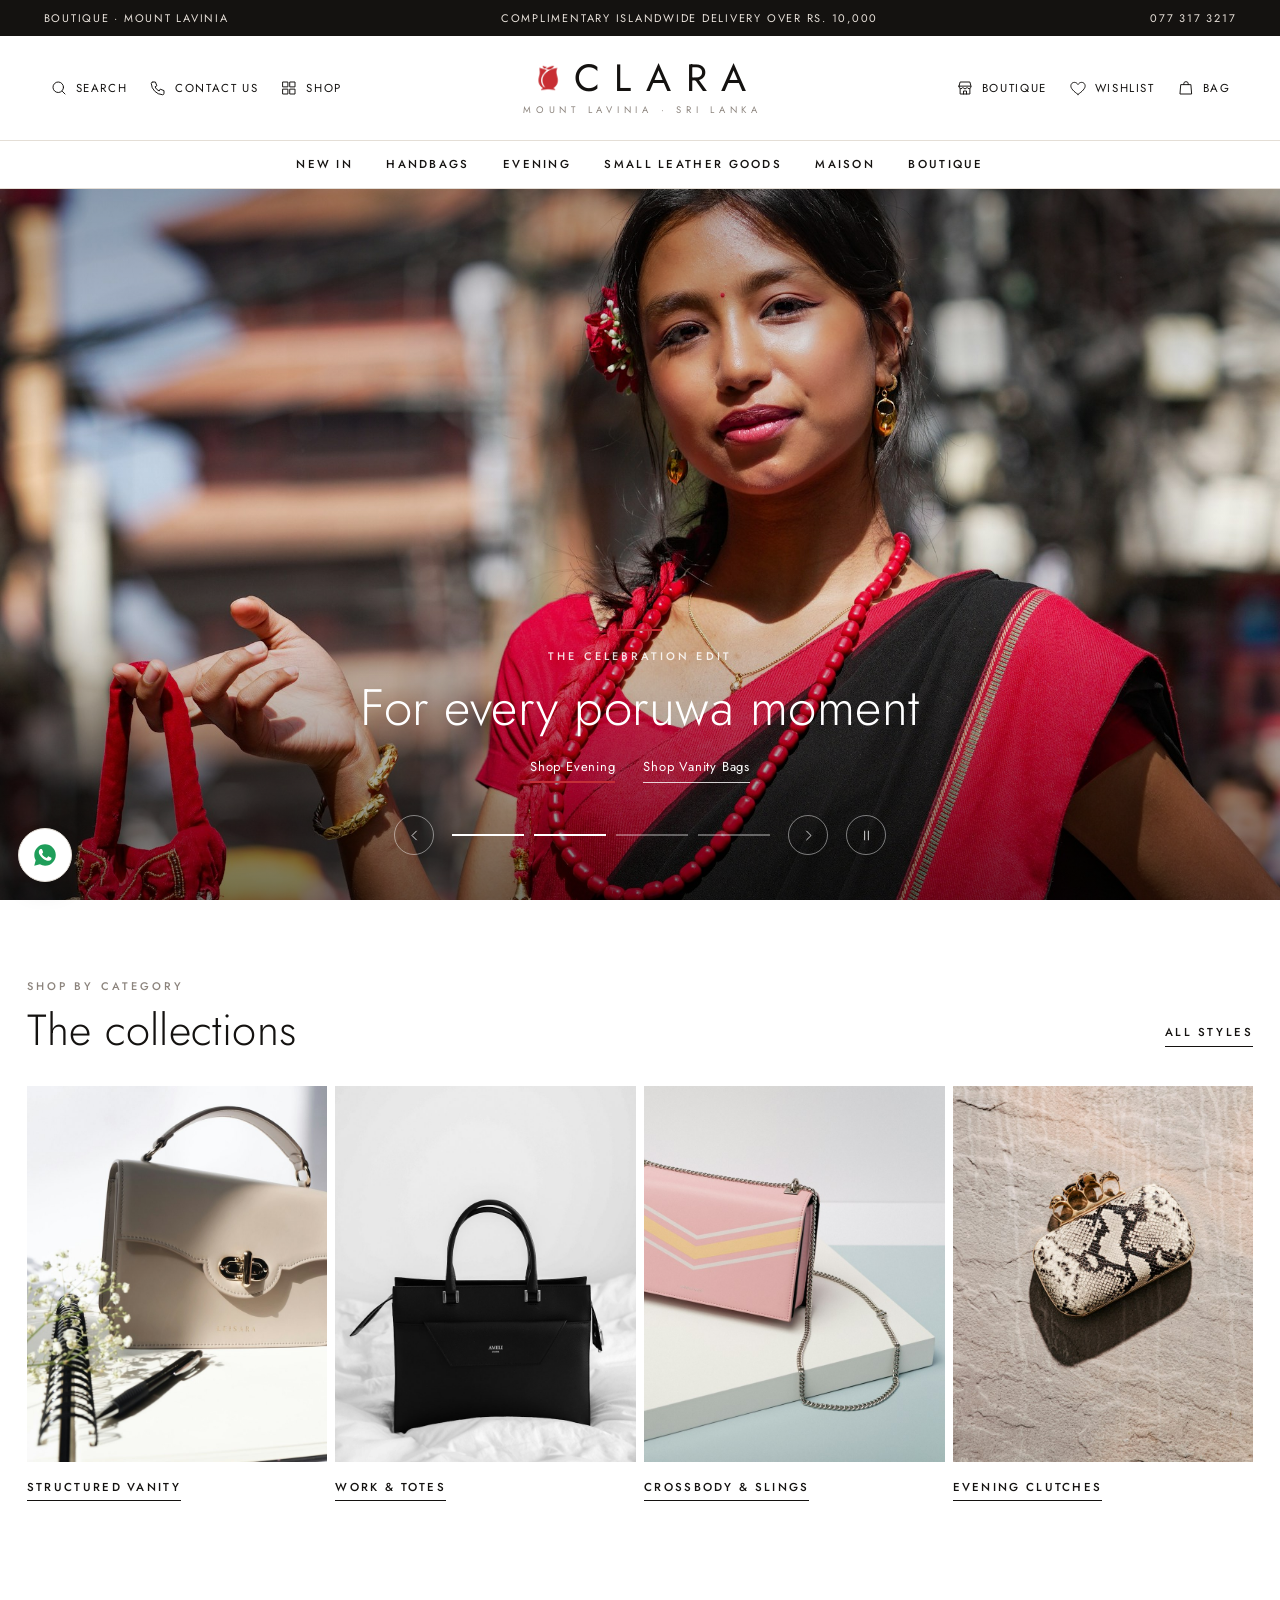
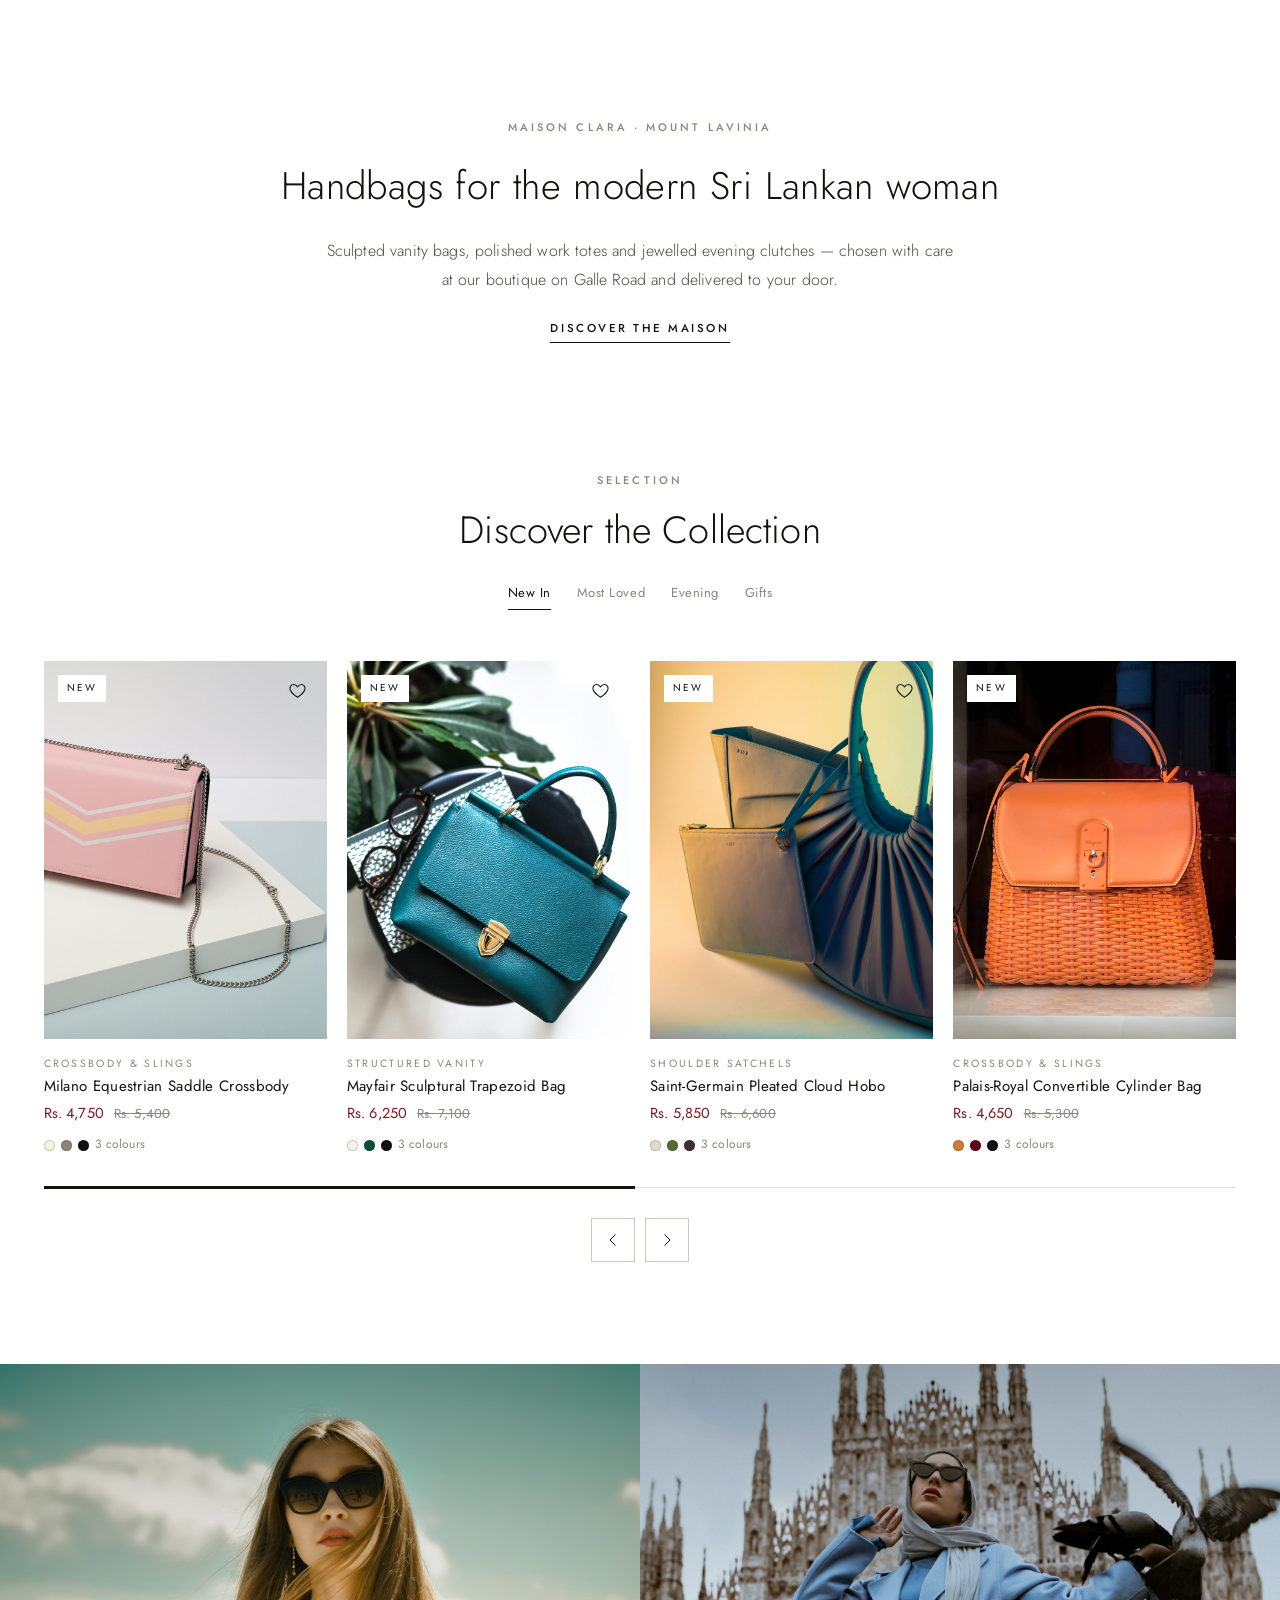
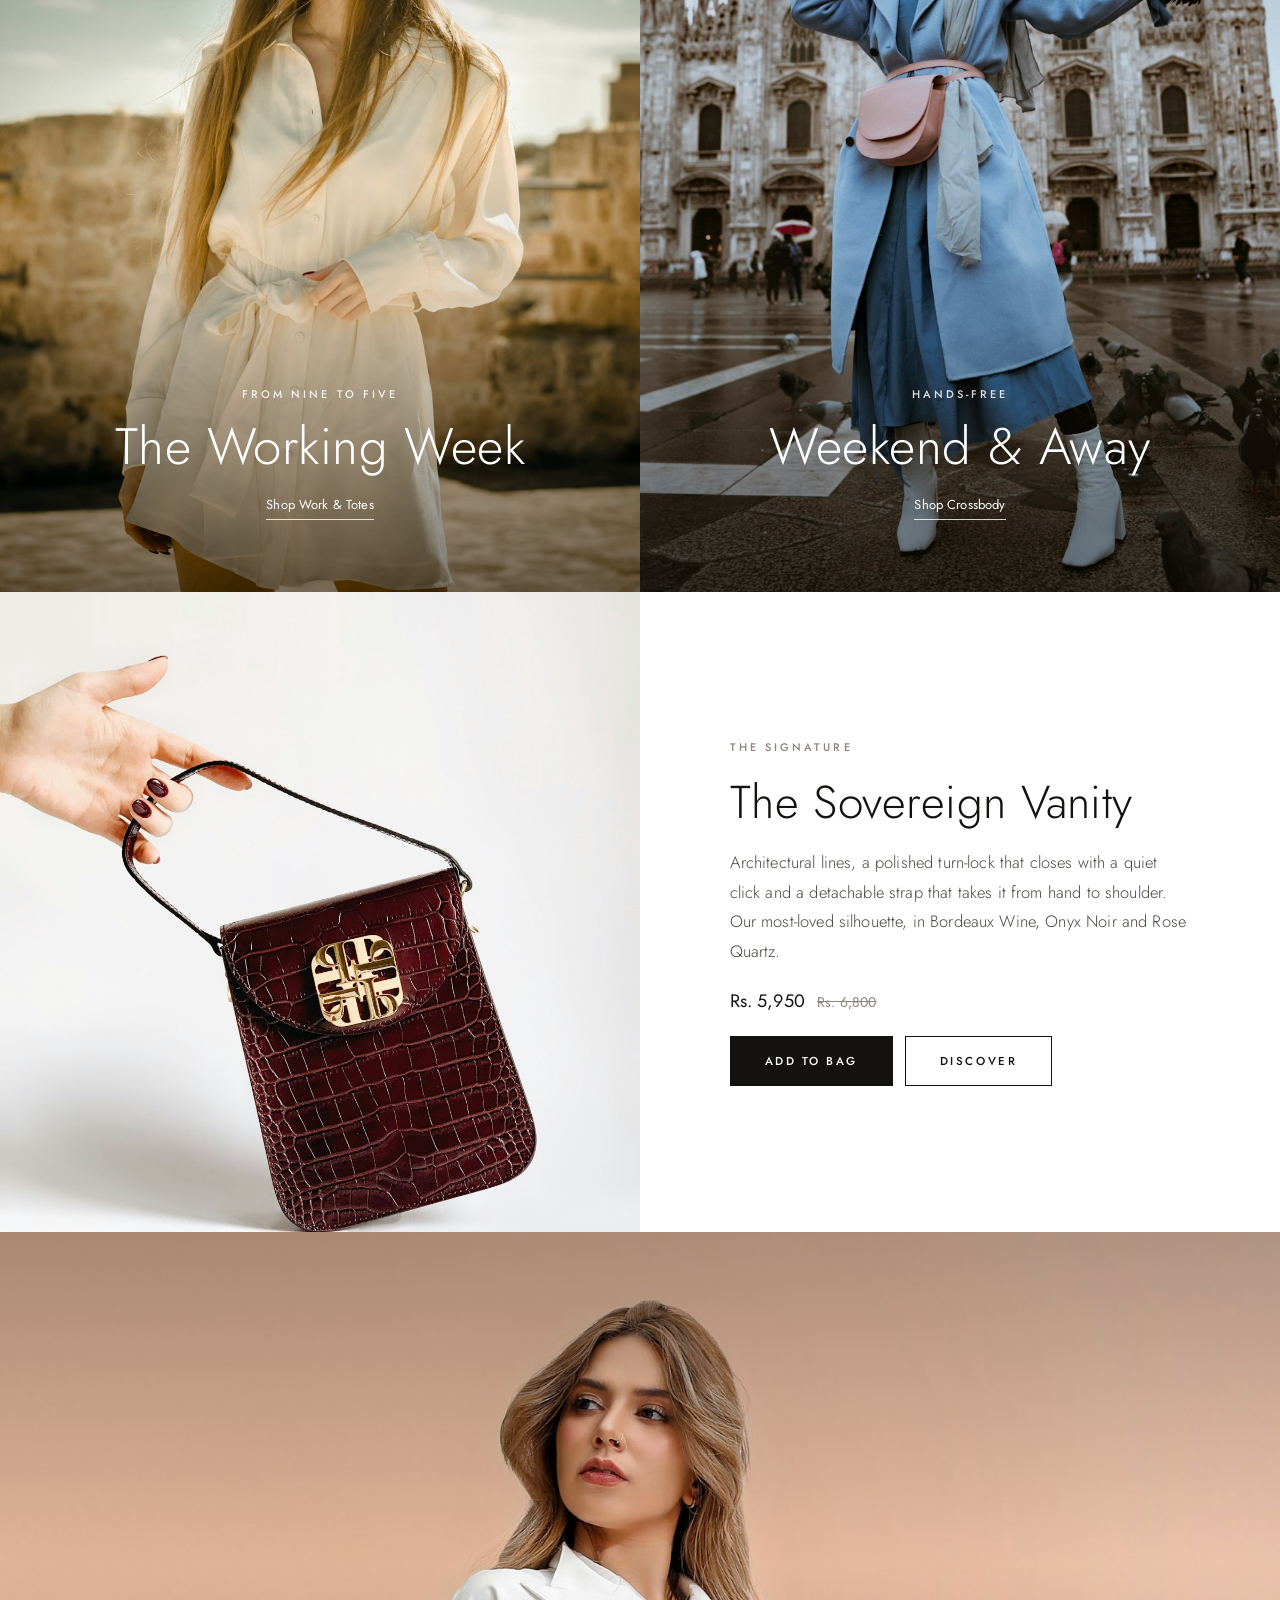
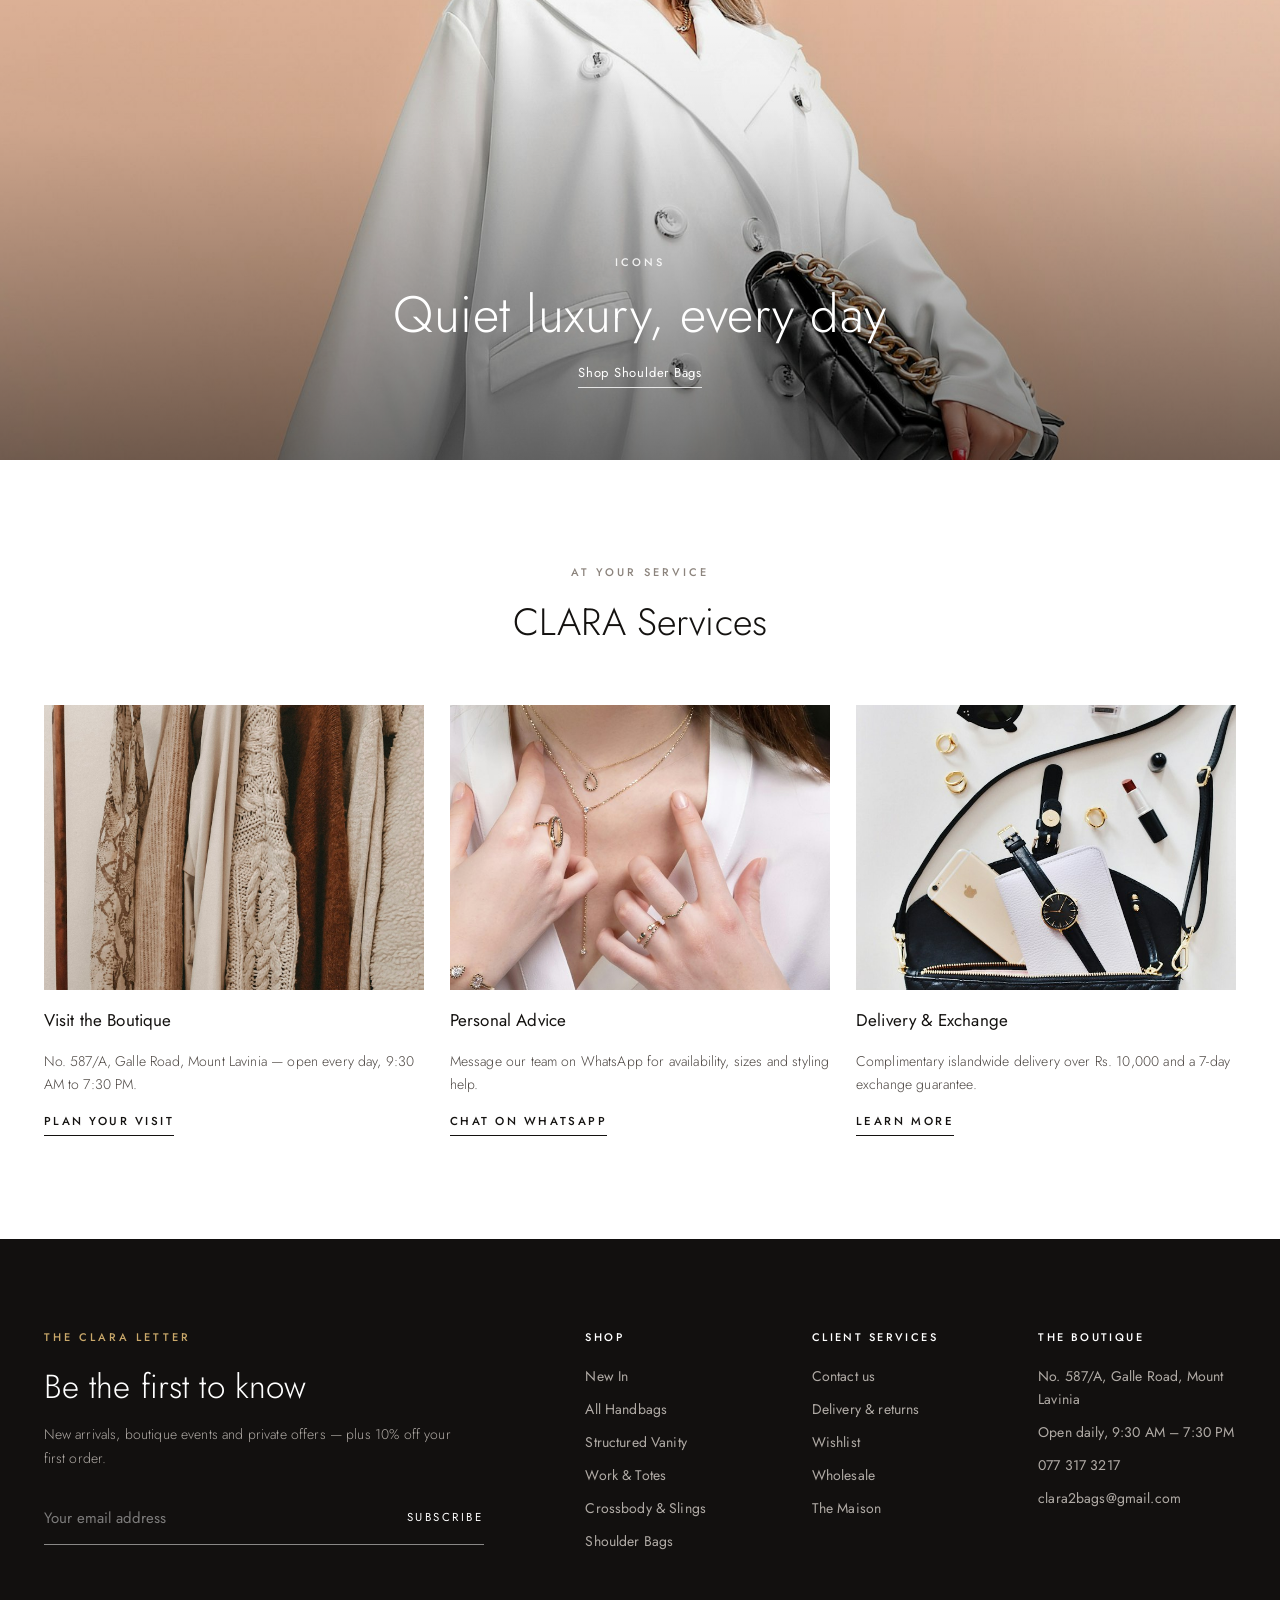
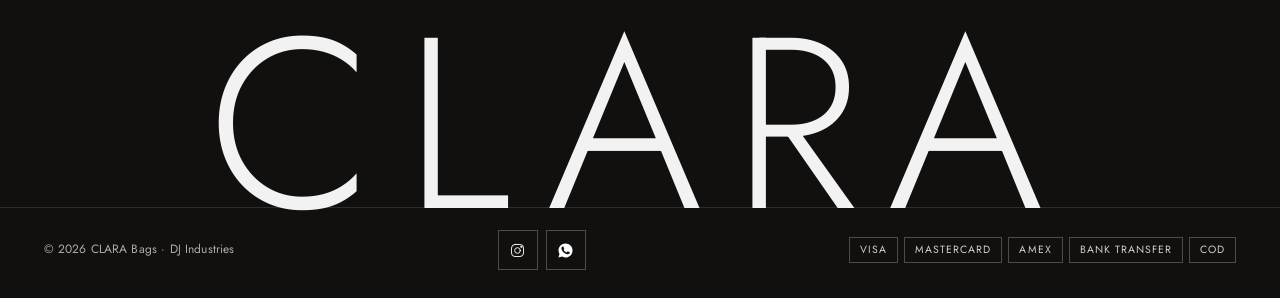
==== index.html @ e87444ba "Home: fit hero to screen, add Shop by Category, compact header on scroll - Hero slider now fills exa" ====
<!DOCTYPE html>
<html lang="en" class="no-js">
<head>
  <meta charset="UTF-8">
  <meta name="viewport" content="width=device-width, initial-scale=1.0">
  <title>CLARA | Luxury Handbags · Mount Lavinia, Sri Lanka</title>
  <meta name="description" content="CLARA — luxury handbags for the modern Sri Lankan woman. Structured vanity bags, work totes, crossbody bags and evening clutches. Boutique at 587/A Galle Road, Mount Lavinia, with islandwide delivery.">
  <meta name="theme-color" content="#FFFFFF">
  <meta property="og:title" content="CLARA — The Art of Carrying">
  <meta property="og:description" content="Luxury handbags from our Mount Lavinia boutique, delivered islandwide.">
  <meta property="og:image" content="assets/img/wide-shopping.jpg">
  <link rel="icon" type="image/png" href="assets/favicon.png">
  <link rel="preconnect" href="https://fonts.googleapis.com">
  <link rel="preconnect" href="https://fonts.gstatic.com" crossorigin>
  <link rel="stylesheet" href="https://fonts.googleapis.com/css2?family=Jost:wght@300;400;500&display=swap">
  <link rel="stylesheet" href="css/main.css">
  <script src="js/products-data.js"></script>
  <script src="js/store.js"></script>
  <script src="js/layout.js"></script>
</head>
<body data-page="home">
  <script>Clara.header();</script>

  <main id="main">
    <!-- 1. Hero slider -->
    <section class="hs" aria-roledescription="carousel" aria-label="Featured collections">
      <div class="hs__slide" role="group" aria-roledescription="slide" aria-label="1 of 4">
        <img src="assets/img/slide-city.jpg" alt="Woman in a black coat carrying a red quilted chain bag on a city street" style="object-position:65% 85%">
        <div class="panel__cap"><span class="kicker">The New Season</span><h1>The Art of Carrying</h1><div class="panel__links"><a href="shop.html?cat=new">Discover New In</a><a href="shop.html">Shop Handbags</a></div></div>
      </div>
      <div class="hs__slide" role="group" aria-roledescription="slide" aria-label="2 of 4">
        <img src="assets/img/slide-saree.jpg" alt="Woman in a red and black saree holding a small embroidered red bag" loading="lazy" style="object-position:50% 47%">
        <div class="panel__cap"><span class="kicker">The Celebration Edit</span><h2>For every poruwa moment</h2><div class="panel__links"><a href="shop.html?cat=clutches">Shop Evening</a><a href="shop.html?cat=vanity">Shop Vanity Bags</a></div></div>
      </div>
      <div class="hs__slide" role="group" aria-roledescription="slide" aria-label="3 of 4">
        <img src="assets/img/slide-red.jpg" alt="Woman in a red polka-dot dress carrying a small black bag across a city crossing" loading="lazy" style="object-position:50% 40%">
        <div class="panel__cap"><span class="kicker">In Rouge</span><h2>Weekend &amp; Away</h2><div class="panel__links"><a href="shop.html?cat=crossbody">Shop Crossbody</a></div></div>
      </div>
      <div class="hs__slide" role="group" aria-roledescription="slide" aria-label="4 of 4">
        <img src="assets/img/slide-night.jpg" alt="Woman in a long black coat with a chain bag crossing a wet street at night" loading="lazy" style="object-position:45% 50%">
        <div class="panel__cap"><span class="kicker">After Dark</span><h2>The Evening Edit</h2><div class="panel__links"><a href="shop.html?cat=clutches">Shop Clutches</a></div></div>
      </div>
      <div class="hs__ctrl">
        <button type="button" class="hs__arrow" data-step="-1" aria-label="Previous slide"><span data-icon="chev-left"></span></button>
        <div class="hs__dots"></div>
        <button type="button" class="hs__arrow" data-step="1" aria-label="Next slide"><span data-icon="chev-right"></span></button>
        <button type="button" class="hs__pause" aria-label="Pause slideshow"><span data-icon="pause"></span></button>
      </div>
    </section>

    <!-- 2. Shop by category -->
    <section class="cats" aria-labelledby="catsTitle">
      <div class="cats__head">
        <div><span class="kicker">Shop by Category</span><h2 id="catsTitle">The collections</h2></div>
        <a href="shop.html" class="link">All styles</a>
      </div>
      <div class="cats__row" id="catsRow"></div>
    </section>

    <!-- 3. Intro -->
    <section class="intro">
      <span class="kicker reveal">Maison CLARA · Mount Lavinia</span>
      <h2 class="reveal d1">Handbags for the modern Sri Lankan woman</h2>
      <p class="reveal d2">Sculpted vanity bags, polished work totes and jewelled evening clutches — chosen with care at our boutique on Galle Road and delivered to your door.</p>
      <a href="about.html" class="link reveal d3">Discover the Maison</a>
    </section>

    <!-- 4. Selection carousel -->
    <section class="section" style="padding-top:0">
      <div class="container">
        <div class="sel-head">
          <span class="kicker">Selection</span>
          <h2>Discover the Collection</h2>
          <div class="sel-tabs" id="selTabs">
            <button type="button" class="is-active" data-f="new">New In</button>
            <button type="button" data-f="best">Most Loved</button>
            <button type="button" data-f="evening">Evening</button>
            <button type="button" data-f="gifts">Gifts</button>
          </div>
        </div>
        <div class="carousel" data-carousel="sel">
          <div class="carousel__track" id="selTrack"></div>
          <div class="progress"><i></i></div>
        </div>
        <div class="carousel-nav"><button type="button" class="arrow" data-prev="sel" aria-label="Previous"><span data-icon="chev-left"></span></button><button type="button" class="arrow" data-next="sel" aria-label="Next"><span data-icon="chev-right"></span></button></div>
      </div>
    </section>

    <!-- 5. Duo -->
    <section class="panel-duo">
      <a class="panel" href="shop.html?cat=totes">
        <img src="assets/img/mood-day.jpg" alt="Woman in a white shirt dress" loading="lazy">
        <div class="panel__cap"><span class="kicker">From nine to five</span><h2>The Working Week</h2><div class="panel__links"><span style="border-bottom:1px solid rgba(255,255,255,.8);padding-bottom:4px;font-size:13px">Shop Work &amp; Totes</span></div></div>
      </a>
      <a class="panel" href="shop.html?cat=crossbody">
        <img src="assets/img/mood-weekend.jpg" alt="Woman in Milan wearing a pink crossbody bag" loading="lazy">
        <div class="panel__cap"><span class="kicker">Hands-free</span><h2>Weekend &amp; Away</h2><div class="panel__links"><span style="border-bottom:1px solid rgba(255,255,255,.8);padding-bottom:4px;font-size:13px">Shop Crossbody</span></div></div>
      </a>
    </section>

    <!-- 6. Signature -->
    <section class="split">
      <div class="split__img"><img src="assets/img/spotlight-sovereign.jpg" alt="The Sovereign structured vanity bag in Bordeaux Wine" loading="lazy"></div>
      <div class="split__body" style="background:#fff">
        <span class="kicker reveal">The Signature</span>
        <h2 class="title-lg reveal d1">The Sovereign Vanity</h2>
        <p class="body-lg reveal d2">Architectural lines, a polished turn-lock that closes with a quiet click and a detachable strap that takes it from hand to shoulder. Our most-loved silhouette, in Bordeaux Wine, Onyx Noir and Rose Quartz.</p>
        <div class="price-line reveal d3"><span>Rs. 5,950</span><s>Rs. 6,800</s></div>
        <div class="reveal d4" style="display:flex;gap:12px;flex-wrap:wrap">
          <button type="button" class="btn" onclick="addToCart(1, 'Bordeaux Wine', 1)">Add to bag</button>
          <a href="product.html?id=1" class="btn btn-outline">Discover</a>
        </div>
      </div>
    </section>

    <!-- 7. Campaign -->
    <section class="panel tall">
      <img src="assets/img/wide-coat.jpg" alt="Woman in a white coat with a quilted black chain bag" loading="lazy" style="object-position:60% 20%">
      <div class="panel__cap">
        <span class="kicker">Icons</span>
        <h2>Quiet luxury, every day</h2>
        <div class="panel__links"><a href="shop.html?cat=shoulder">Shop Shoulder Bags</a></div>
      </div>
    </section>

    <!-- 8. Services -->
    <section class="section">
      <div class="container">
        <div class="sel-head"><span class="kicker">At your service</span><h2>CLARA Services</h2></div>
        <div class="svc">
          <a href="contact.html" class="reveal d1"><div class="img"><img src="assets/img/boutique.jpg" alt="Boutique interior" loading="lazy"></div><h3>Visit the Boutique</h3><p>No. 587/A, Galle Road, Mount Lavinia — open every day, 9:30 AM to 7:30 PM.</p><span class="link">Plan your visit</span></a>
          <a href="https://wa.me/94773173217?text=Hello%20CLARA%2C%20I%20would%20like%20some%20styling%20advice." target="_blank" rel="noopener" class="reveal d2"><div class="img"><img src="assets/img/ig-jewel.jpg" alt="Hands with fine jewellery" loading="lazy"></div><h3>Personal Advice</h3><p>Message our team on WhatsApp for availability, sizes and styling help.</p><span class="link">Chat on WhatsApp</span></a>
          <a href="product.html?id=1#delivery" class="reveal d3"><div class="img"><img src="assets/img/ig-flatlay.jpg" alt="Handbag essentials laid out" loading="lazy"></div><h3>Delivery &amp; Exchange</h3><p>Complimentary islandwide delivery over Rs. 10,000 and a 7-day exchange guarantee.</p><span class="link">Learn more</span></a>
        </div>
      </div>
    </section>
  </main>

  <script>Clara.footer();</script>

  <script>
    const SEL = {
      new: () => [...CLARA_PRODUCTS].sort((a, b) => (b.isNew - a.isNew) || (b.isFeatured - a.isFeatured)).slice(0, 8),
      best: () => [...CLARA_PRODUCTS].sort((a, b) => b.reviewCount - a.reviewCount).slice(0, 8),
      evening: () => CLARA_PRODUCTS.filter(p => ["clutches", "crossbody", "vanity"].includes(p.category) || p.id === 8),
      gifts: () => [...CLARA_PRODUCTS].sort((a, b) => a.price - b.price).slice(0, 6)
    };
    function renderSel(f) {
      const track = document.getElementById("selTrack");
      track.innerHTML = SEL[f]().map((p, i) => Clara.productCard(p, { index: i, reveal: false, badges: false })).join("");
      track.scrollLeft = 0;
      track.dispatchEvent(new Event("scroll"));
    }
    document.addEventListener("DOMContentLoaded", () => {
      renderSel("new");
      document.querySelectorAll("#selTabs button").forEach(b => b.addEventListener("click", () => {
        document.querySelectorAll("#selTabs button").forEach(x => x.classList.toggle("is-active", x === b));
        renderSel(b.dataset.f);
      }));
      const HOME_CATS = ["vanity", "totes", "crossbody", "clutches"];
      document.getElementById("catsRow").innerHTML = HOME_CATS.map(k => CATEGORY_META.find(c => c.key === k)).map(c =>
        `<a href="shop.html?cat=${c.key}" class="cats__tile"><span class="cats__img"><img src="${c.image}" alt="${c.label}" loading="lazy" width="800" height="1000"></span><span class="cats__lbl">${c.label}</span></a>`).join("");
      Clara.observeReveals();
      Clara.initCarousels();
      initSlider(document.querySelector(".hs"));
    });

    const reduceMotion = matchMedia("(prefers-reduced-motion: reduce)").matches;
    function setToggle(btn, playing, what) {
      btn.innerHTML = Clara.icon(playing ? "pause" : "play");
      btn.setAttribute("aria-label", `${playing ? "Pause" : "Play"} ${what}`);
    }

    function initSlider(hs) {
      const slides = [...hs.querySelectorAll(".hs__slide")];
      const dotsEl = hs.querySelector(".hs__dots");
      const pauseBtn = hs.querySelector(".hs__pause");
      dotsEl.innerHTML = slides.map((_, i) => `<button type="button" class="hs__dot" aria-label="Go to slide ${i + 1}"><i></i></button>`).join("");
      const dots = [...dotsEl.children];
      let cur = 0, playing = !reduceMotion;

      function go(n) {
        cur = (n + slides.length) % slides.length;
        slides.forEach((s, i) => {
          s.classList.toggle("is-active", i === cur);
          s.setAttribute("aria-hidden", i !== cur);
          s.querySelectorAll("a").forEach(a => (a.tabIndex = i === cur ? 0 : -1));
        });
        dots.forEach((d, i) => {
          d.classList.toggle("is-done", i < cur);
          d.classList.remove("is-active");
          d.setAttribute("aria-current", i === cur);
        });
        void dotsEl.offsetWidth; // restart the progress animation
        dots[cur].classList.add("is-active");
        const next = slides[(cur + 1) % slides.length].querySelector("img");
        next.loading = "eager";
      }
      function setPlaying(p) {
        playing = p;
        hs.classList.toggle("is-playing", p);
        setToggle(pauseBtn, p, "slideshow");
      }

      dots.forEach((d, i) => d.addEventListener("click", () => go(i)));
      dots.forEach(d => d.addEventListener("animationend", () => go(cur + 1)));
      hs.querySelectorAll("[data-step]").forEach(b => b.addEventListener("click", () => go(cur + Number(b.dataset.step))));
      pauseBtn.addEventListener("click", () => setPlaying(!playing));
      const ctrl = hs.querySelector(".hs__ctrl");
      ctrl.addEventListener("mouseenter", () => hs.classList.add("is-paused"));
      ctrl.addEventListener("mouseleave", () => hs.classList.remove("is-paused"));
      hs.addEventListener("focusin", () => hs.classList.add("is-paused"));
      hs.addEventListener("focusout", () => hs.classList.remove("is-paused"));

      let x0 = null;
      hs.addEventListener("touchstart", e => { x0 = e.touches[0].clientX; }, { passive: true });
      hs.addEventListener("touchend", e => {
        if (x0 === null) return;
        const dx = e.changedTouches[0].clientX - x0;
        if (Math.abs(dx) > 45) go(cur + (dx < 0 ? 1 : -1));
        x0 = null;
      });

      go(0);
      setPlaying(playing);
    }
  </script>
</body>
</html>
---- css/main.css ----
/* ==========================================================================
   CLARA — Maison design system
   Traditional luxury e-commerce: white space, Didone headlines, quiet black
   interface, square edges, hairline rules, wine as the single accent.
   Fonts (Bodoni Moda + Jost) are loaded with <link> tags in each page head.
   ========================================================================== */

:root {
  --white: #FFFFFF;
  --paper: #F8F5F1;
  --stone: #EFEAE3;
  --line: #E4DED6;
  --line-dark: #CFC7BD;
  --ink: #141210;
  --ink-2: #4B4541;
  --muted: #8C847D;
  --wine: #7A1B24;
  --wine-deep: #5C121A;
  --rose: #C42E37;
  --gold: #A88B5A;
  --success: #2E6B4C;

  --serif: "Jost", "Futura", "Helvetica Neue", Arial, sans-serif;
  --sans: "Jost", "Futura", "Helvetica Neue", Arial, sans-serif;

  --container: 1440px;
  --gutter: clamp(16px, 3.4vw, 48px);
  --ease: cubic-bezier(.25, .8, .25, 1);
  --header-h: 188px;   /* full header (top bar + masthead + nav) */
  --header-c: 64px;    /* compact header shown once the page is scrolled */
  --top: var(--header-h);
}
html.hdr-compact { --top: var(--header-c); }

/* ---------- Base ---------- */
*, *::before, *::after { box-sizing: border-box; }
html { -webkit-text-size-adjust: 100%; scroll-behavior: smooth; }
body {
  margin: 0; background: var(--white); color: var(--ink);
  font-family: var(--sans); font-size: 15px; font-weight: 400; line-height: 1.65; letter-spacing: .01em;
  -webkit-font-smoothing: antialiased; -moz-osx-font-smoothing: grayscale; overflow-x: hidden;
}
body.no-scroll { overflow: hidden; }
img { display: block; max-width: 100%; height: auto; }
a { color: inherit; text-decoration: none; }
button { font: inherit; color: inherit; background: none; border: 0; padding: 0; cursor: pointer; }
input, select, textarea { font: inherit; color: inherit; }
h1, h2, h3, h4, h5, p { margin: 0; font-weight: 400; }
ul { margin: 0; padding: 0; list-style: none; }
::selection { background: var(--wine); color: #fff; }
:focus-visible { outline: 1px solid var(--ink); outline-offset: 3px; }

.container { width: 100%; max-width: var(--container); margin: 0 auto; padding-left: var(--gutter); padding-right: var(--gutter); }
.narrow { max-width: 880px; }
.hidden { display: none !important; }
.visually-hidden { position: absolute !important; width: 1px; height: 1px; overflow: hidden; clip: rect(0 0 0 0); white-space: nowrap; }
.center { text-align: center; }

/* ---------- Type ---------- */
.kicker { display: block; font-size: 11px; font-weight: 500; letter-spacing: .28em; text-transform: uppercase; color: var(--muted); }
.kicker.light { color: rgba(255,255,255,.85); }
.title-xl { font-family: var(--serif); font-weight: 400; font-size: clamp(2.6rem, 6vw, 5.4rem); line-height: 1.02; letter-spacing: -.01em; }
.title-lg { font-family: var(--serif); font-weight: 400; font-size: clamp(2rem, 3.6vw, 3.2rem); line-height: 1.08; }
.title-md { font-family: var(--serif); font-weight: 400; font-size: clamp(1.6rem, 2.4vw, 2.2rem); line-height: 1.15; }
.title-xl i, .title-lg i, .title-md i { font-style: italic; }
.body-lg { font-size: 16.5px; line-height: 1.8; color: var(--ink-2); font-weight: 300; }
.muted { color: var(--muted); }
.small { font-size: 13px; color: var(--muted); }

.section { padding: clamp(64px, 8vw, 120px) 0; }
.section-sm { padding: clamp(40px, 5vw, 72px) 0; }
.bg-paper { background: var(--paper); }
.bg-ink { background: var(--ink); color: #EDE7E1; }

.sec-head { display: flex; align-items: flex-end; justify-content: space-between; gap: 24px; margin-bottom: clamp(28px, 3.4vw, 48px); flex-wrap: wrap; }
.sec-head .title-lg { margin-top: 10px; }
.sec-head.centered { flex-direction: column; align-items: center; text-align: center; }
.sec-head__tools { display: flex; align-items: center; gap: 22px; }

/* ---------- Buttons & links ---------- */
.btn {
  display: inline-flex; align-items: center; justify-content: center; gap: 10px;
  min-height: 50px; padding: 0 34px; border: 1px solid var(--ink); background: var(--ink); color: #fff;
  font-size: 11.5px; font-weight: 500; letter-spacing: .22em; text-transform: uppercase; white-space: nowrap;
  transition: background .3s var(--ease), color .3s var(--ease), border-color .3s var(--ease);
}
.btn:hover { background: var(--wine); border-color: var(--wine); }
.btn .ic { width: 16px; height: 16px; }
.btn-outline { background: transparent; color: var(--ink); }
.btn-outline:hover { background: var(--ink); color: #fff; border-color: var(--ink); }
.btn-white { background: #fff; color: var(--ink); border-color: #fff; }
.btn-white:hover { background: transparent; color: #fff; border-color: #fff; }
.btn-ghost-white { background: transparent; color: #fff; border-color: rgba(255,255,255,.7); }
.btn-ghost-white:hover { background: #fff; color: var(--ink); border-color: #fff; }
.btn-wine { background: var(--wine); border-color: var(--wine); }
.btn-wine:hover { background: var(--wine-deep); border-color: var(--wine-deep); }
.btn-block { width: 100%; }
.btn-sm { min-height: 40px; padding: 0 18px; font-size: 10.5px; }
.btn[disabled] { opacity: .5; pointer-events: none; }
/* Aliases used by store.js */
.btn-dark { }
.btn-rose { background: var(--ink); border-color: var(--ink); }
.btn-rose:hover { background: var(--wine); border-color: var(--wine); }

.link {
  display: inline-flex; align-items: center; gap: 8px; padding-bottom: 4px;
  font-size: 11.5px; font-weight: 500; letter-spacing: .22em; text-transform: uppercase;
  border-bottom: 1px solid currentColor; transition: opacity .25s;
}
.link:hover { opacity: .6; }
.link-plain { text-decoration: underline; text-underline-offset: 4px; text-decoration-thickness: 1px; }
.link-plain:hover { color: var(--wine); }

.ic { width: 20px; height: 20px; flex-shrink: 0; fill: none; stroke: currentColor; stroke-width: 1.3; stroke-linecap: round; stroke-linejoin: round; }
[data-icon] { display: inline-flex; }

/* ==========================================================================
   HEADER
   ========================================================================== */
.topbar { background: var(--ink); color: #E9E2DB; font-size: 11px; letter-spacing: .16em; text-transform: uppercase; }
.topbar__inner { display: grid; grid-template-columns: 1fr auto 1fr; align-items: center; height: 38px; gap: 16px; }
.topbar__left, .topbar__right { display: flex; gap: 22px; white-space: nowrap; }
.topbar__right { justify-content: flex-end; }
.topbar a:hover { color: #fff; text-decoration: underline; text-underline-offset: 3px; }
.topbar__msgs { position: relative; height: 38px; min-width: 520px; overflow: hidden; text-align: center; }
.topbar__msgs span { position: absolute; inset: 0; display: flex; align-items: center; justify-content: center; opacity: 0; transform: translateY(8px); transition: opacity .6s, transform .6s; white-space: nowrap; }
.topbar__msgs span.is-active { opacity: 1; transform: none; }

.site-header { position: sticky; top: 0; z-index: 60; background: #fff; border-bottom: 1px solid var(--line); transition: box-shadow .3s; }
.site-header.is-scrolled { box-shadow: 0 6px 24px -18px rgba(0,0,0,.35); }

.search-inline { display: flex; align-items: center; gap: 10px; border-bottom: 1px solid var(--line-dark); width: 220px; padding: 6px 0; }
.search-inline .ic { width: 17px; height: 17px; color: var(--ink-2); }
.search-inline input { border: 0; outline: none; background: transparent; width: 100%; font-size: 13px; letter-spacing: .04em; }
.search-inline input::placeholder { color: var(--muted); }

.logo { display: inline-flex; flex-direction: column; align-items: center; gap: 4px; line-height: 1; }
.logo__row { display: inline-flex; align-items: center; gap: 12px; }
.logo__rose { width: 30px; height: 30px; transition: width .35s var(--ease), height .35s var(--ease); }
.logo__name { font-family: var(--serif); font-weight: 400; font-size: 40px; letter-spacing: .34em; margin-right: -.34em; color: var(--ink); transition: font-size .35s var(--ease); }
.logo__tag { font-size: 9.5px; letter-spacing: .5em; margin-right: -.5em; text-transform: uppercase; color: var(--muted); transition: opacity .3s, height .3s; }
.site-header.is-scrolled .logo__name { font-size: 30px; }
.site-header.is-scrolled .logo__rose { width: 24px; height: 24px; }
.site-header.is-scrolled .logo__tag { opacity: 0; height: 0; }

.hbtn { position: relative; display: inline-flex; align-items: center; gap: 8px; height: 40px; padding: 0 10px; font-size: 11.5px; letter-spacing: .16em; text-transform: uppercase; transition: color .2s; }
.hbtn:hover { color: var(--wine); }
.hbtn .ic { width: 20px; height: 20px; }
.hbtn .count { font-size: 11px; letter-spacing: 0; }
.hbtn .count::before { content: "("; } .hbtn .count::after { content: ")"; }
.hbtn-icon-only { display: none; }

/* Primary nav */
.primary-nav { display: flex; justify-content: center; gap: clamp(18px, 2.6vw, 40px); }
.primary-nav > li > a, .primary-nav > li > button {
  position: relative; display: inline-flex; align-items: center; height: 46px;
  font-size: 11.5px; font-weight: 500; letter-spacing: .2em; text-transform: uppercase;
}
.primary-nav > li > a::after, .primary-nav > li > button::after {
  content: ""; position: absolute; left: 0; right: 0; bottom: 10px; height: 1px; background: var(--ink);
  transform: scaleX(0); transition: transform .35s var(--ease);
}
.primary-nav > li:hover > a::after, .primary-nav > li > a.is-active::after, .primary-nav > li:focus-within > a::after { transform: scaleX(1); }
.primary-nav .is-sale { color: var(--wine); }

.mega { position: absolute; left: 0; right: 0; top: 100%; background: #fff; border-top: 1px solid var(--line); border-bottom: 1px solid var(--line); opacity: 0; visibility: hidden; transition: opacity .25s, visibility .25s; }
.primary-nav > li:hover .mega, .primary-nav > li:focus-within .mega { opacity: 1; visibility: visible; }
.mega__inner { display: grid; grid-template-columns: repeat(3, 1fr) 2fr; gap: 40px; padding-top: 36px; padding-bottom: 44px; }
.mega h6 { margin: 0 0 16px; font-size: 11px; font-weight: 500; letter-spacing: .22em; text-transform: uppercase; color: var(--muted); }
.mega li + li { margin-top: 10px; }
.mega li a { font-size: 14px; letter-spacing: .02em; }
.mega li a:hover { text-decoration: underline; text-underline-offset: 4px; }
.mega__feature { display: grid; grid-template-columns: 1fr 1fr; gap: 16px; }
.mega__feature a { display: grid; gap: 10px; }
.mega__feature .img { aspect-ratio: 4/5; overflow: hidden; background: var(--stone); }
.mega__feature img { width: 100%; height: 100%; object-fit: cover; transition: transform 1s var(--ease); }
.mega__feature a:hover img { transform: scale(1.04); }
.mega__feature span { font-size: 11px; letter-spacing: .22em; text-transform: uppercase; }

/* Mobile menu */
.menu-btn { display: none; }
.mnav { position: fixed; inset: 0; z-index: 90; pointer-events: none; }
.mnav__scrim { position: absolute; inset: 0; background: rgba(0,0,0,.4); opacity: 0; transition: opacity .3s; }
.mnav__panel { position: absolute; top: 0; left: 0; bottom: 0; width: min(400px, 88vw); background: #fff; transform: translateX(-100%); transition: transform .4s var(--ease); display: flex; flex-direction: column; overflow-y: auto; }
.mnav.is-open { pointer-events: auto; }
.mnav.is-open .mnav__scrim { opacity: 1; }
.mnav.is-open .mnav__panel { transform: none; }
.mnav__head { display: flex; justify-content: space-between; align-items: center; padding: 14px 18px; border-bottom: 1px solid var(--line); }
.mnav__links a { display: flex; justify-content: space-between; align-items: center; padding: 17px 20px; border-bottom: 1px solid var(--line); font-size: 12.5px; letter-spacing: .2em; text-transform: uppercase; }
.mnav__links a .ic { width: 16px; height: 16px; color: var(--muted); }
.mnav__foot { margin-top: auto; padding: 22px 20px; background: var(--paper); font-size: 13px; color: var(--ink-2); display: grid; gap: 6px; }

/* Search overlay */
.search-ov { position: fixed; inset: 0; z-index: 95; background: rgba(255,255,255,.98); display: flex; flex-direction: column; align-items: center; padding: 16vh var(--gutter) 40px; opacity: 0; visibility: hidden; transition: opacity .3s, visibility .3s; }
.search-ov.is-open { opacity: 1; visibility: visible; }
.search-ov form { width: 100%; max-width: 760px; display: flex; gap: 14px; align-items: center; border-bottom: 1px solid var(--ink); padding-bottom: 14px; }
.search-ov input { flex: 1; min-width: 0; border: 0; outline: none; background: transparent; font-family: var(--serif); font-size: clamp(26px, 4.4vw, 44px); }
.search-ov .close { position: absolute; top: 18px; right: 18px; }
.search-ov__tags { margin-top: 26px; display: flex; gap: 10px; flex-wrap: wrap; justify-content: center; max-width: 760px; }
.tag { display: inline-flex; align-items: center; height: 36px; padding: 0 16px; border: 1px solid var(--line-dark); font-size: 11px; letter-spacing: .16em; text-transform: uppercase; transition: border-color .2s, background .2s, color .2s; }
.tag:hover { border-color: var(--ink); }
.tag.is-active { background: var(--ink); border-color: var(--ink); color: #fff; }

/* Checkout header */
.co-header { border-bottom: 1px solid var(--line); background: #fff; }
.co-header__inner { display: grid; grid-template-columns: 1fr auto 1fr; align-items: center; height: 92px; }
.co-header__inner .secure { justify-self: end; display: inline-flex; align-items: center; gap: 8px; font-size: 11px; letter-spacing: .2em; text-transform: uppercase; color: var(--ink-2); }
.co-header__inner .back { font-size: 11px; letter-spacing: .2em; text-transform: uppercase; display: inline-flex; gap: 8px; align-items: center; }
.co-header .logo__name { font-size: 32px; }

/* ==========================================================================
   HOME
   ========================================================================== */
.hero { position: relative; height: min(88vh, 860px); min-height: 520px; overflow: hidden; color: #fff; background: var(--stone); }
.hero > img { position: absolute; inset: 0; width: 100%; height: 100%; object-fit: cover; object-position: 50% 22%; animation: slowZoom 18s var(--ease) both; }
@keyframes slowZoom { from { transform: scale(1.08); } to { transform: scale(1); } }
.hero::after { content: ""; position: absolute; inset: 0; background: linear-gradient(90deg, rgba(10,8,7,.55) 0%, rgba(10,8,7,.2) 45%, rgba(10,8,7,0) 70%), linear-gradient(0deg, rgba(10,8,7,.45) 0%, rgba(10,8,7,0) 45%); }
.hero__content { position: relative; z-index: 2; height: 100%; display: flex; flex-direction: column; justify-content: flex-end; padding-bottom: clamp(48px, 8vw, 110px); }
.hero__content .title-xl { margin: 16px 0 18px; max-width: 760px; }
.hero__content p { max-width: 460px; font-size: 16px; line-height: 1.75; color: rgba(255,255,255,.88); font-weight: 300; }
.hero__actions { display: flex; gap: 14px; margin-top: 32px; flex-wrap: wrap; }

.statement { text-align: center; display: grid; justify-items: center; gap: 22px; }
.statement img { width: 34px; height: 34px; }
.statement p { font-family: var(--serif); font-size: clamp(1.4rem, 2.4vw, 2.1rem); line-height: 1.4; max-width: 900px; }
.statement p i { color: var(--wine); }

.tiles { display: grid; grid-template-columns: repeat(4, 1fr); gap: clamp(10px, 1.4vw, 20px); }
.tile { display: grid; gap: 16px; }
.tile__img { position: relative; aspect-ratio: 3/4; overflow: hidden; background: var(--stone); }
.tile__img img { width: 100%; height: 100%; object-fit: cover; transition: transform 1.2s var(--ease); }
.tile:hover .tile__img img { transform: scale(1.05); }
.tile__label { display: flex; justify-content: space-between; align-items: baseline; gap: 10px; }
.tile__label h3 { font-family: var(--serif); font-size: 21px; }
.tile__label span { font-size: 11px; letter-spacing: .2em; text-transform: uppercase; border-bottom: 1px solid currentColor; padding-bottom: 2px; }

/* Carousel */
.carousel { position: relative; }
.carousel__track { display: grid; grid-auto-flow: column; grid-auto-columns: calc((100% - 3 * 20px) / 4); gap: 20px; overflow-x: auto; scroll-snap-type: x mandatory; scrollbar-width: none; padding-bottom: 6px; }
.carousel__track::-webkit-scrollbar { display: none; }
.carousel__track > * { scroll-snap-align: start; }
.arrows { display: flex; gap: 8px; }
.arrow { width: 44px; height: 44px; border: 1px solid var(--line-dark); display: grid; place-items: center; transition: border-color .2s, background .2s, color .2s; }
.arrow:hover { border-color: var(--ink); background: var(--ink); color: #fff; }
.arrow .ic { width: 18px; height: 18px; }
.progress { margin-top: 26px; height: 1px; background: var(--line); position: relative; }
.progress i { position: absolute; left: 0; top: -1px; height: 3px; background: var(--ink); width: 25%; transition: left .3s var(--ease), width .3s var(--ease); }

/* Split editorial */
.split { display: grid; grid-template-columns: 1fr 1fr; min-height: 640px; }
.split__img { position: relative; overflow: hidden; background: var(--stone); min-height: 420px; }
.split__img img { position: absolute; inset: 0; width: 100%; height: 100%; object-fit: cover; }
.split__body { display: flex; flex-direction: column; justify-content: center; padding: clamp(40px, 7vw, 120px); gap: 20px; background: var(--paper); }
.split__body .title-lg { margin-top: 2px; }
.split.reverse .split__img { order: 2; }
.specs { border-top: 1px solid var(--line); margin: 8px 0; }
.specs div { display: grid; grid-template-columns: 120px 1fr; gap: 16px; padding: 13px 0; border-bottom: 1px solid var(--line); font-size: 14px; }
.specs dt { font-size: 11px; letter-spacing: .2em; text-transform: uppercase; color: var(--muted); padding-top: 2px; }
.specs dd { margin: 0; }
.dots { display: inline-flex; gap: 8px; vertical-align: middle; }
.dots i { width: 16px; height: 16px; border-radius: 50%; box-shadow: inset 0 0 0 1px rgba(0,0,0,.18); }
.price-line { display: flex; align-items: baseline; gap: 12px; font-size: 18px; }
.price-line s { color: var(--muted); font-size: 14px; }

/* Campaign banner */
.campaign { position: relative; min-height: min(78vh, 720px); color: #fff; overflow: hidden; display: flex; align-items: center; background: var(--ink); }
.campaign > img { position: absolute; inset: 0; width: 100%; height: 100%; object-fit: cover; }
.campaign::after { content: ""; position: absolute; inset: 0; background: linear-gradient(90deg, rgba(10,8,7,.62) 0%, rgba(10,8,7,.25) 50%, rgba(10,8,7,.05) 100%); }
.campaign.right::after { background: linear-gradient(270deg, rgba(10,8,7,.62) 0%, rgba(10,8,7,.25) 50%, rgba(10,8,7,.05) 100%); }
.campaign__body { position: relative; z-index: 2; max-width: 520px; display: grid; gap: 18px; }
.campaign.right .campaign__body { margin-left: auto; }
.campaign__body p { color: rgba(255,255,255,.86); font-weight: 300; font-size: 16px; line-height: 1.75; }

.duo { display: grid; grid-template-columns: 1fr 1fr; gap: clamp(10px, 1.4vw, 20px); }
.duo a { position: relative; display: block; aspect-ratio: 4/5; overflow: hidden; color: #fff; background: var(--stone); }
.duo img { width: 100%; height: 100%; object-fit: cover; transition: transform 1.2s var(--ease); }
.duo a:hover img { transform: scale(1.04); }
.duo a::after { content: ""; position: absolute; inset: 0; background: linear-gradient(0deg, rgba(10,8,7,.55), rgba(10,8,7,0) 50%); }
.duo .cap { position: absolute; left: clamp(20px, 3vw, 40px); bottom: clamp(20px, 3vw, 40px); z-index: 2; display: grid; gap: 12px; }
.duo .cap h3 { font-family: var(--serif); font-size: clamp(28px, 3vw, 40px); }

.services { display: grid; grid-template-columns: repeat(4, 1fr); }
.service { padding: 40px 28px; text-align: center; display: grid; justify-items: center; gap: 12px; }
.service + .service { border-left: 1px solid var(--line); }
.service .ic { width: 28px; height: 28px; stroke-width: 1.1; }
.service h4 { font-size: 12px; letter-spacing: .22em; text-transform: uppercase; font-weight: 500; }
.service p { font-size: 13.5px; color: var(--muted); max-width: 240px; }

.visit { display: grid; grid-template-columns: 5fr 7fr; gap: clamp(32px, 6vw, 96px); align-items: center; }
.visit__body { display: grid; gap: 20px; }
.visit__rows { border-top: 1px solid var(--line); }
.visit__rows div { display: flex; gap: 14px; align-items: flex-start; padding: 14px 0; border-bottom: 1px solid var(--line); font-size: 14.5px; }
.visit__rows .ic { width: 18px; height: 18px; margin-top: 3px; color: var(--wine); }
.visit__media { display: grid; grid-template-columns: 1.2fr 1fr; gap: 16px; align-items: end; }
.visit__media .a { aspect-ratio: 4/5; overflow: hidden; background: var(--stone); }
.visit__media .a img { width: 100%; height: 100%; object-fit: cover; }
.visit__media .b img { width: 100%; box-shadow: 0 20px 40px -24px rgba(0,0,0,.4); }

.gram { display: grid; grid-template-columns: repeat(6, 1fr); gap: 4px; }
.gram a { position: relative; aspect-ratio: 1; overflow: hidden; background: var(--stone); }
.gram img { width: 100%; height: 100%; object-fit: cover; transition: transform 1s var(--ease), opacity .3s; }
.gram a:hover img { transform: scale(1.06); opacity: .85; }

/* ==========================================================================
   PRODUCT CARD
   ========================================================================== */
.grid { display: grid; grid-template-columns: repeat(4, 1fr); gap: 44px 20px; }
.grid.cols-3 { grid-template-columns: repeat(3, 1fr); }
.card { position: relative; display: flex; flex-direction: column; }
.card__media { position: relative; aspect-ratio: 3/4; overflow: hidden; background: var(--stone); }
.card__media > a { position: absolute; inset: 0; }
.card__media img { position: absolute; inset: 0; width: 100%; height: 100%; object-fit: cover; transition: opacity .6s var(--ease), transform 1.2s var(--ease); }
.card__media img.alt { opacity: 0; }
.card:hover .card__media img.alt { opacity: 1; }
.card:hover .card__media img { transform: scale(1.03); }
.card__flag { position: absolute; top: 14px; left: 14px; z-index: 2; font-size: 10px; letter-spacing: .22em; text-transform: uppercase; background: #fff; padding: 5px 9px; pointer-events: none; }
.card__flag.sale { background: var(--wine); color: #fff; }
.heart { position: absolute; top: 10px; right: 10px; z-index: 3; width: 38px; height: 38px; display: grid; place-items: center; color: var(--ink); transition: color .2s, transform .3s var(--ease); }
.heart:hover { color: var(--wine); transform: scale(1.1); }
.heart .ic { width: 19px; height: 19px; }
.heart.is-saved { color: var(--wine); }
.heart.is-saved .ic { fill: var(--wine); }
.heart.pop { animation: pop .4s var(--ease); }
@keyframes pop { 45% { transform: scale(1.3); } }
.card__quick { position: absolute; left: 0; right: 0; bottom: 0; z-index: 3; transform: translateY(100%); transition: transform .4s var(--ease); }
.card:hover .card__quick, .card:focus-within .card__quick { transform: none; }
.card__quick button { width: 100%; height: 48px; background: rgba(255,255,255,.96); font-size: 11px; letter-spacing: .22em; text-transform: uppercase; font-weight: 500; transition: background .2s, color .2s; }
.card__quick button:hover { background: var(--ink); color: #fff; }
.card__body { padding-top: 16px; display: grid; gap: 4px; }
.card__cat { font-size: 10.5px; letter-spacing: .22em; text-transform: uppercase; color: var(--muted); }
.card__name { font-size: 15px; font-weight: 400; letter-spacing: .02em; line-height: 1.4; }
.card__name a:hover { text-decoration: underline; text-underline-offset: 4px; }
.card__price { display: flex; gap: 10px; align-items: baseline; font-size: 14.5px; }
.card__price .now { color: var(--wine); }
.card__price s { color: var(--muted); font-size: 13px; }
.card__colors { display: flex; align-items: center; gap: 6px; margin-top: 6px; font-size: 12px; color: var(--muted); }
.card__colors i { width: 11px; height: 11px; border-radius: 50%; box-shadow: inset 0 0 0 1px rgba(0,0,0,.18); }

/* ==========================================================================
   PAGE HEADERS / BREADCRUMB
   ========================================================================== */
.crumbs { display: flex; gap: 10px; flex-wrap: wrap; font-size: 11px; letter-spacing: .16em; text-transform: uppercase; color: var(--muted); }
.crumbs a:hover { color: var(--ink); }
.crumbs .sep::before { content: "/"; }
.crumbs .cur { color: var(--ink); }
.page-head { padding-top: clamp(32px, 4vw, 56px); padding-bottom: clamp(28px, 3vw, 44px); text-align: center; display: grid; justify-items: center; gap: 14px; }
.page-head p { max-width: 620px; color: var(--ink-2); font-weight: 300; font-size: 15.5px; }
.page-banner { position: relative; height: 78vh; min-height: 480px; overflow: hidden; color: #fff; display: flex; align-items: center; justify-content: center; text-align: center; background: var(--ink); }
.page-banner > img { position: absolute; inset: 0; width: 100%; height: 100%; object-fit: cover; object-position: 50% 30%; }
.page-banner::after { content: ""; position: absolute; inset: 0; background: rgba(10,8,7,.38); }
.page-banner__body { position: relative; z-index: 2; display: grid; gap: 14px; justify-items: center; padding: 0 var(--gutter); }
.page-banner__body p { max-width: 560px; font-weight: 300; color: rgba(255,255,255,.9); }

.cat-links { display: flex; justify-content: safe center; gap: clamp(14px, 2.2vw, 30px); flex-wrap: nowrap; overflow-x: auto; scrollbar-width: none; border-bottom: 1px solid var(--line); }
.cat-links::-webkit-scrollbar { display: none; }
.cat-links a { position: relative; padding: 16px 0; font-size: 11.5px; letter-spacing: .2em; text-transform: uppercase; color: var(--ink-2); white-space: nowrap; }
.cat-links a.is-active, .cat-links a:hover { color: var(--ink); }
.cat-links a.is-active::after { content: ""; position: absolute; left: 0; right: 0; bottom: -1px; height: 2px; background: var(--ink); }

/* ==========================================================================
   SHOP
   ========================================================================== */
.shop { display: grid; grid-template-columns: 250px 1fr; gap: clamp(28px, 4vw, 56px); padding-top: 36px; padding-bottom: clamp(64px, 8vw, 120px); align-items: start; }
.filters { position: sticky; top: calc(var(--top) + 16px); }
.filters__head { display: none; }
.fgroup { border-bottom: 1px solid var(--line); padding: 18px 0; }
.fgroup:first-child { border-top: 1px solid var(--line); }
.fgroup > button { width: 100%; display: flex; justify-content: space-between; align-items: center; font-size: 11.5px; letter-spacing: .22em; text-transform: uppercase; font-weight: 500; }
.fgroup > button .ic { width: 14px; height: 14px; transition: transform .3s; }
.fgroup.is-closed > button .ic { transform: rotate(-90deg); }
.fgroup.is-closed .fopts { display: none; }
.fopts { margin-top: 14px; display: grid; gap: 10px; }
.fopt { display: flex; align-items: center; gap: 12px; font-size: 14px; color: var(--ink-2); cursor: pointer; }
.fopt input { appearance: none; -webkit-appearance: none; width: 16px; height: 16px; border: 1px solid var(--line-dark); display: grid; place-items: center; margin: 0; flex-shrink: 0; cursor: pointer; }
.fopt input[type=radio] { border-radius: 50%; }
.fopt input:checked { border-color: var(--ink); background: var(--ink); box-shadow: inset 0 0 0 3px #fff; }
.fopt .n { margin-left: auto; font-size: 12px; color: var(--muted); }
.fopt .sw { width: 16px; height: 16px; border-radius: 50%; box-shadow: inset 0 0 0 1px rgba(0,0,0,.18); }
.fopt:hover { color: var(--ink); }
.clear-filters { margin-top: 18px; font-size: 11px; letter-spacing: .2em; text-transform: uppercase; text-decoration: underline; text-underline-offset: 4px; color: var(--ink-2); }

.toolbar { display: flex; justify-content: space-between; align-items: center; gap: 16px; padding-bottom: 18px; margin-bottom: 26px; border-bottom: 1px solid var(--line); flex-wrap: wrap; }
.toolbar__count { font-size: 12px; letter-spacing: .16em; text-transform: uppercase; color: var(--ink-2); }
.toolbar__right { display: flex; align-items: center; gap: 20px; }
.select { position: relative; display: inline-flex; align-items: center; gap: 8px; font-size: 12px; letter-spacing: .14em; text-transform: uppercase; }
.select select { appearance: none; -webkit-appearance: none; border: 0; background: transparent; font-size: 12px; letter-spacing: .1em; text-transform: uppercase; padding-right: 20px; cursor: pointer; outline: none; font-weight: 500; }
.select .ic { position: absolute; right: 0; width: 14px; height: 14px; pointer-events: none; }
.density { display: flex; gap: 6px; }
.density button { width: 30px; height: 30px; display: grid; place-items: center; color: var(--muted); }
.density button.is-active { color: var(--ink); }
.density svg { width: 18px; height: 18px; fill: currentColor; }
.filter-toggle { display: none; }
.active-filters { display: flex; gap: 8px; flex-wrap: wrap; margin: -10px 0 22px; }
.active-filters button { display: inline-flex; align-items: center; gap: 8px; height: 32px; padding: 0 12px; background: var(--paper); font-size: 12px; letter-spacing: .06em; }
.active-filters .ic { width: 12px; height: 12px; }

.empty { text-align: center; padding: 72px 16px; display: grid; justify-items: center; gap: 14px; }
.empty .ic { width: 34px; height: 34px; stroke-width: 1; color: var(--muted); }
.empty h3 { font-family: var(--serif); font-size: 28px; }
.empty p { color: var(--muted); max-width: 380px; }

/* ==========================================================================
   PRODUCT PAGE
   ========================================================================== */
.pdp { display: grid; grid-template-columns: 1.35fr 1fr; gap: clamp(32px, 5vw, 80px); align-items: start; padding-top: 20px; }
.pdp__info { position: sticky; top: calc(var(--top) + 24px); display: grid; gap: 22px; }
.pdp__info h1 { font-family: var(--serif); font-size: clamp(30px, 2.8vw, 40px); line-height: 1.1; }
.pdp__meta { display: flex; justify-content: space-between; align-items: center; gap: 12px; }
.pdp__price { display: flex; gap: 14px; align-items: baseline; font-size: 20px; }
.pdp__price .now { color: var(--wine); }
.pdp__price s { color: var(--muted); font-size: 15px; }
.pdp__price .off { font-size: 11px; letter-spacing: .18em; text-transform: uppercase; color: var(--wine); }
.pdp__note { font-size: 13px; color: var(--muted); margin-top: -12px; }
.pdp__rating { display: flex; align-items: center; gap: 10px; font-size: 13px; color: var(--ink-2); }
.stars { display: inline-flex; gap: 2px; color: var(--ink); }
.stars .ic { width: 12px; height: 12px; fill: currentColor; stroke: none; }
.opt-head { display: flex; justify-content: space-between; font-size: 11.5px; letter-spacing: .2em; text-transform: uppercase; margin-bottom: 12px; }
.opt-head b { font-weight: 400; letter-spacing: .04em; text-transform: none; color: var(--ink-2); font-size: 14px; }
.swatch-row { display: flex; gap: 12px; flex-wrap: wrap; }
.swatch-row button { width: 34px; height: 34px; border-radius: 50%; position: relative; box-shadow: inset 0 0 0 1px rgba(0,0,0,.16); }
.swatch-row button::after { content: ""; position: absolute; inset: -5px; border-radius: 50%; border: 1px solid transparent; transition: border-color .2s; }
.swatch-row button.is-active::after, .swatch-row button:hover::after { border-color: var(--ink); }
.buy { display: grid; grid-template-columns: auto 1fr; gap: 10px; }
.qty { display: inline-flex; align-items: center; border: 1px solid var(--line-dark); height: 50px; background: #fff; }
.qty button { width: 42px; height: 100%; display: grid; place-items: center; }
.qty button:hover { color: var(--wine); }
.qty button .ic { width: 14px; height: 14px; }
.qty span, .qty input { width: 34px; text-align: center; font-size: 14px; border: 0; outline: none; background: transparent; -moz-appearance: textfield; }
.qty input::-webkit-outer-spin-button, .qty input::-webkit-inner-spin-button { -webkit-appearance: none; margin: 0; }
.qty.sm { height: 38px; }
.qty.sm button { width: 32px; }
.pdp__links { display: flex; gap: 26px; flex-wrap: wrap; font-size: 12px; letter-spacing: .16em; text-transform: uppercase; }
.pdp__links a, .pdp__links button { display: inline-flex; align-items: center; gap: 8px; }
.pdp__links .ic { width: 17px; height: 17px; }
.pdp__links a:hover, .pdp__links button:hover { color: var(--wine); }
.pdp__links .is-saved .ic { fill: var(--wine); color: var(--wine); }
.assure { display: grid; gap: 10px; padding: 18px 20px; background: var(--paper); font-size: 13.5px; }
.assure div { display: flex; gap: 12px; align-items: center; }
.assure .ic { width: 18px; height: 18px; color: var(--wine); }

.acc { border-bottom: 1px solid var(--line); }
.accs { border-top: 1px solid var(--line); }
.acc > button { width: 100%; display: flex; justify-content: space-between; align-items: center; padding: 18px 2px 18px 0; font-size: 11.5px; letter-spacing: .22em; text-transform: uppercase; font-weight: 500; text-align: left; }
.acc > button .ic { width: 15px; height: 15px; transition: transform .3s var(--ease); }
.acc.is-open > button .ic { transform: rotate(45deg); }
.acc__body { display: grid; grid-template-rows: 0fr; transition: grid-template-rows .4s var(--ease); }
.acc.is-open .acc__body { grid-template-rows: 1fr; }
.acc__body > div { overflow: hidden; }
.acc__inner { padding-bottom: 20px; font-size: 14px; line-height: 1.8; color: var(--ink-2); display: grid; gap: 8px; font-weight: 300; }
.acc__inner b { font-weight: 500; color: var(--ink); }
.acc__inner ul { list-style: disc; padding-left: 18px; display: grid; gap: 4px; }

.lightbox { position: fixed; inset: 0; z-index: 110; background: #fff; display: none; }
.lightbox.is-open { display: block; }
.lightbox img { width: 100%; height: 100%; object-fit: contain; }
.lightbox .close { position: absolute; top: 16px; right: 16px; width: 48px; height: 48px; display: grid; place-items: center; background: #fff; }
.lightbox .nav { position: absolute; top: 50%; transform: translateY(-50%); width: 52px; height: 52px; display: grid; place-items: center; background: rgba(255,255,255,.9); }
.lightbox .prev { left: 16px; } .lightbox .next { right: 16px; }

.sticky-buy { position: fixed; left: 0; right: 0; bottom: 0; z-index: 56; display: none; align-items: center; gap: 12px; padding: 10px 14px calc(10px + env(safe-area-inset-bottom)); background: #fff; border-top: 1px solid var(--line); transform: translateY(110%); transition: transform .4s var(--ease); }
.sticky-buy.is-visible { transform: none; }
.sticky-buy img { width: 44px; height: 56px; object-fit: cover; }
.sticky-buy .t { flex: 1; min-width: 0; font-size: 13px; }
.sticky-buy .t b { display: block; font-weight: 400; white-space: nowrap; overflow: hidden; text-overflow: ellipsis; }
.sticky-buy .btn { min-height: 46px; padding: 0 18px; }

/* ==========================================================================
   CART / CHECKOUT / CONFIRMATION
   ========================================================================== */
.cart { display: grid; grid-template-columns: 1fr 380px; gap: clamp(32px, 5vw, 72px); align-items: start; }
.cart-table { width: 100%; border-collapse: collapse; }
.cart-table th { text-align: left; font-size: 11px; letter-spacing: .22em; text-transform: uppercase; font-weight: 500; color: var(--muted); padding: 0 0 14px; border-bottom: 1px solid var(--line); }
.cart-table th.r, .cart-table td.r { text-align: right; }
.cart-table td { padding: 24px 0; border-bottom: 1px solid var(--line); vertical-align: top; }
.ci { display: grid; grid-template-columns: 110px 1fr; gap: 22px; }
.ci img { width: 110px; height: 146px; object-fit: cover; background: var(--stone); }
.ci h3 { font-size: 15px; font-weight: 400; letter-spacing: .02em; }
.ci h3 a:hover { text-decoration: underline; text-underline-offset: 4px; }
.ci .meta { margin-top: 6px; font-size: 13px; color: var(--muted); display: grid; gap: 2px; }
.ci .rm { margin-top: 14px; font-size: 11px; letter-spacing: .18em; text-transform: uppercase; text-decoration: underline; text-underline-offset: 4px; color: var(--ink-2); }
.ci .rm:hover { color: var(--wine); }
.ci .m-only { display: none; }
.summary { background: var(--paper); padding: 30px; position: sticky; top: calc(var(--top) + 24px); }
.summary h2 { font-family: var(--serif); font-size: 26px; margin-bottom: 20px; }
.sum-rows { display: grid; gap: 12px; font-size: 14px; }
.sum-rows > div { display: flex; justify-content: space-between; gap: 12px; }
.sum-rows .green { color: var(--success); }
.sum-total { display: flex; justify-content: space-between; align-items: baseline; padding-top: 18px; margin-top: 18px; border-top: 1px solid var(--line-dark); font-size: 13px; letter-spacing: .18em; text-transform: uppercase; }
.sum-total b { font-family: var(--serif); font-size: 28px; font-weight: 400; letter-spacing: 0; text-transform: none; }
.ship-bar { margin-bottom: 26px; font-size: 13.5px; color: var(--ink-2); }
.ship-bar__track { margin-top: 10px; height: 2px; background: var(--line); }
.ship-bar__track i { display: block; height: 100%; background: var(--ink); transition: width .5s var(--ease); }
.ship-bar.done { color: var(--success); }
.ship-bar.done i { background: var(--success); }

.coupon { display: flex; gap: 8px; margin: 18px 0 8px; }
.coupon input { flex: 1; min-width: 0; height: 46px; border: 1px solid var(--line-dark); background: #fff; padding: 0 14px; font-size: 13px; letter-spacing: .12em; text-transform: uppercase; outline: none; }
.coupon input:focus { border-color: var(--ink); }
.coupon .btn { min-height: 46px; padding: 0 20px; }
.hint { font-size: 12.5px; color: var(--muted); }
.hint button { text-decoration: underline; text-underline-offset: 3px; color: var(--ink); }
.applied { display: inline-flex; align-items: center; gap: 8px; font-size: 12.5px; color: var(--success); }
.applied button { text-decoration: underline; text-underline-offset: 3px; color: var(--ink-2); }

.ropt { display: grid; grid-template-columns: auto 1fr auto; gap: 14px; align-items: start; padding: 16px 18px; border: 1px solid var(--line-dark); background: #fff; cursor: pointer; transition: border-color .2s; }
.ropt + .ropt { margin-top: -1px; }
.ropt:has(> input:checked) { border-color: var(--ink); position: relative; z-index: 1; box-shadow: inset 0 0 0 1px var(--ink); }
.ropt > input { appearance: none; -webkit-appearance: none; width: 18px; height: 18px; border-radius: 50%; border: 1px solid var(--line-dark); margin: 2px 0 0; display: grid; place-items: center; }
.ropt > input:checked { border-color: var(--ink); box-shadow: inset 0 0 0 4px #fff; background: var(--ink); }
.ropt__t { font-size: 14px; }
.ropt__d { display: block; font-size: 12.5px; color: var(--muted); margin-top: 2px; }
.ropt__p { font-size: 14px; white-space: nowrap; }
.ropt__p.green { color: var(--success); }
.ropt__x { grid-column: 1 / -1; }
.ropt__x .ic { width: 22px; height: 22px; }

.co { display: grid; grid-template-columns: 1fr 1fr; min-height: calc(100vh - 92px); }
.co__main { padding: clamp(28px, 4vw, 56px) clamp(16px, 5vw, 80px) 80px; display: flex; justify-content: flex-end; }
.co__main > div { width: 100%; max-width: 600px; }
.co__side { background: var(--paper); border-left: 1px solid var(--line); padding: clamp(28px, 4vw, 56px) clamp(16px, 5vw, 80px); }
.co__side > div { max-width: 460px; position: sticky; top: 32px; }
.co h2 { font-family: var(--serif); font-size: 24px; margin: 36px 0 18px; }
.co h2:first-child { margin-top: 0; }
.fgrid { display: grid; grid-template-columns: repeat(6, 1fr); gap: 12px; }
.fgrid .c2 { grid-column: span 2; } .fgrid .c3 { grid-column: span 3; } .fgrid .c6 { grid-column: span 6; }
.fld { position: relative; display: grid; gap: 6px; }
.fld > label { font-size: 11px; letter-spacing: .18em; text-transform: uppercase; color: var(--ink-2); }
.input { width: 100%; height: 50px; border: 1px solid var(--line-dark); background: #fff; padding: 0 14px; font-size: 15px; outline: none; border-radius: 0; transition: border-color .2s; }
textarea.input { height: auto; min-height: 140px; padding: 12px 14px; resize: vertical; }
select.input { appearance: none; -webkit-appearance: none; cursor: pointer; background-image: url("data:image/svg+xml,%3Csvg xmlns='http://www.w3.org/2000/svg' viewBox='0 0 24 24' fill='none' stroke='%23141210' stroke-width='1.5'%3E%3Cpath d='m6 9 6 6 6-6'/%3E%3C/svg%3E"); background-repeat: no-repeat; background-position: right 14px center; background-size: 14px; padding-right: 40px; }
.input:focus { border-color: var(--ink); }
.input::placeholder { color: #B2AAA2; }
.check { display: flex; gap: 12px; align-items: flex-start; font-size: 13px; color: var(--ink-2); cursor: pointer; }
.check input { width: 16px; height: 16px; accent-color: var(--ink); margin-top: 2px; flex-shrink: 0; }
.bank { margin-top: 14px; padding: 16px; background: var(--paper); font-size: 13.5px; }
.bank dl { margin: 0; display: grid; grid-template-columns: 120px 1fr; gap: 6px 14px; }
.bank dt { color: var(--muted); }
.bank dd { margin: 0; }
.cardf { margin-top: 14px; display: grid; grid-template-columns: 1fr 1fr; gap: 10px; }
.cardf .full { grid-column: 1 / -1; }
.lines { display: grid; gap: 16px; }
.line { display: grid; grid-template-columns: 64px 1fr auto; gap: 16px; align-items: center; font-size: 14px; }
.line .th { position: relative; }
.line img { width: 64px; height: 84px; object-fit: cover; background: var(--stone); border: 1px solid var(--line); }
.line .th em { position: absolute; top: -8px; right: -8px; min-width: 21px; height: 21px; border-radius: 50%; background: var(--ink-2); color: #fff; font-style: normal; font-size: 11px; display: grid; place-items: center; padding: 0 5px; }
.line small { display: block; color: var(--muted); font-size: 12.5px; }

.confirm { text-align: center; display: grid; justify-items: center; gap: 14px; padding-bottom: 40px; border-bottom: 1px solid var(--line); }
.confirm .tick { width: 72px; height: 72px; border-radius: 50%; border: 1px solid var(--ink); display: grid; place-items: center; }
.confirm .tick .ic { width: 30px; height: 30px; }
.omt { display: grid; grid-template-columns: repeat(4, 1fr); border: 1px solid var(--line); margin-top: 36px; }
.omt div { padding: 18px 20px; display: grid; gap: 4px; }
.omt div + div { border-left: 1px solid var(--line); }
.omt small { font-size: 10.5px; letter-spacing: .2em; text-transform: uppercase; color: var(--muted); }
.notice { margin-top: 24px; padding: 24px; background: var(--paper); display: flex; gap: 16px; font-size: 14px; }
.notice .ic { width: 22px; height: 22px; color: var(--wine); margin-top: 2px; }
.notice h4 { font-family: var(--serif); font-size: 21px; margin-bottom: 6px; }
.box { border: 1px solid var(--line); padding: 26px; margin-top: 24px; }
.box h3 { font-size: 11.5px; letter-spacing: .22em; text-transform: uppercase; font-weight: 500; margin-bottom: 18px; }
.two { display: grid; grid-template-columns: 1fr 1fr; gap: 24px; font-size: 14px; }

/* ==========================================================================
   ABOUT / CONTACT
   ========================================================================== */
.pillars { display: grid; grid-template-columns: repeat(3, 1fr); gap: clamp(24px, 4vw, 56px); }
.pillar { display: grid; gap: 14px; align-content: start; }
.pillar .n { font-family: var(--serif); font-style: italic; font-size: 34px; color: var(--wine); }
.pillar h3 { font-size: 12px; letter-spacing: .22em; text-transform: uppercase; font-weight: 500; }
.pillar p { color: var(--ink-2); font-weight: 300; font-size: 15px; line-height: 1.8; }
.quote { text-align: center; display: grid; gap: 22px; justify-items: center; }
.quote blockquote { margin: 0; font-family: var(--serif); font-style: italic; font-size: clamp(26px, 3.2vw, 42px); line-height: 1.3; max-width: 980px; }
.contact-grid { display: grid; grid-template-columns: repeat(4, 1fr); border-top: 1px solid var(--line); border-bottom: 1px solid var(--line); }
.cg { padding: 34px 26px; display: grid; gap: 10px; align-content: start; }
.cg + .cg { border-left: 1px solid var(--line); }
.cg .ic { width: 24px; height: 24px; stroke-width: 1.1; }
.cg h3 { font-size: 11.5px; letter-spacing: .22em; text-transform: uppercase; font-weight: 500; }
.cg p, .cg a { font-size: 14.5px; color: var(--ink-2); font-weight: 300; }
.cg a.u { text-decoration: underline; text-underline-offset: 4px; color: var(--ink); }
.contact-split { display: grid; grid-template-columns: 1fr 1fr; gap: clamp(32px, 5vw, 80px); align-items: start; }
.map { background: var(--stone); border: 1px solid var(--line); }
.map iframe { display: block; width: 100%; height: 460px; border: 0; filter: grayscale(1) contrast(1.05); }
.btn-pair { display: grid; grid-template-columns: 1fr 1fr; gap: 10px; margin-top: 18px; }

/* ==========================================================================
   FOOTER
   ========================================================================== */
.site-footer { background: var(--paper); border-top: 1px solid var(--line); font-size: 14px; color: var(--ink-2); }
.socials { display: flex; gap: 8px; margin-top: 22px; }
.socials a { width: 40px; height: 40px; border: 1px solid var(--line-dark); display: grid; place-items: center; transition: background .2s, color .2s, border-color .2s; }
.socials a:hover { background: var(--ink); color: #fff; border-color: var(--ink); }
.socials .ic { width: 17px; height: 17px; }
.footer-legal { border-top: 1px solid var(--line); display: flex; justify-content: space-between; align-items: center; gap: 16px; padding-top: 22px; padding-bottom: 28px; font-size: 12px; letter-spacing: .06em; flex-wrap: wrap; }
.pay { display: flex; gap: 6px; flex-wrap: wrap; }
.pay span { height: 26px; padding: 0 10px; border: 1px solid var(--line-dark); background: #fff; display: inline-flex; align-items: center; font-size: 10.5px; letter-spacing: .1em; text-transform: uppercase; }

.wa-float { position: fixed; left: 18px; bottom: 18px; z-index: 55; width: 54px; height: 54px; border-radius: 50%; display: grid; place-items: center; background: #fff; color: #1F9E5A; border: 1px solid var(--line); box-shadow: 0 12px 30px -14px rgba(0,0,0,.45); transition: transform .3s var(--ease); }
.wa-float:hover { transform: translateY(-3px); }
.to-top { position: fixed; right: 18px; bottom: calc(18px + env(safe-area-inset-bottom)); z-index: 55; width: 48px; height: 48px; display: grid; place-items: center; background: var(--ink); color: #fff; border: 1px solid var(--ink); box-shadow: 0 12px 30px -14px rgba(0,0,0,.45); opacity: 0; visibility: hidden; transform: translateY(12px); transition: opacity .3s, visibility 0s .3s, transform .3s var(--ease), background .2s, border-color .2s; }
.to-top.is-visible { opacity: 1; visibility: visible; transform: none; transition: opacity .3s, visibility 0s, transform .3s var(--ease), background .2s, border-color .2s; }
.to-top:hover { background: var(--rose); border-color: var(--rose); }
.to-top .ic { width: 20px; height: 20px; }
body.no-scroll .to-top { opacity: 0; pointer-events: none; }
.wa-float .ic { width: 26px; height: 26px; }
.wa-float span { display: none; }

/* ==========================================================================
   BAG DRAWER & TOAST (markup from store.js)
   ========================================================================== */
.drawer { position: fixed; inset: 0; z-index: 100; pointer-events: none; }
.drawer__scrim { position: absolute; inset: 0; background: rgba(0,0,0,.4); opacity: 0; transition: opacity .3s; }
.drawer__panel { position: absolute; top: 0; right: 0; bottom: 0; width: min(460px, 100vw); background: #fff; display: flex; flex-direction: column; transform: translateX(100%); transition: transform .45s var(--ease); }
.drawer.is-open { pointer-events: auto; }
.drawer.is-open .drawer__scrim { opacity: 1; }
.drawer.is-open .drawer__panel { transform: none; }
.drawer__head { display: flex; justify-content: space-between; align-items: center; padding: 20px 24px; border-bottom: 1px solid var(--line); }
.drawer__head h3 { font-size: 12px; letter-spacing: .24em; text-transform: uppercase; font-weight: 500; }
.drawer__head h3 sup { font-size: 12px; margin-left: 4px; vertical-align: baseline; }
.drawer__head h3 sup:not(:empty)::before { content: "("; } .drawer__head h3 sup:not(:empty)::after { content: ")"; }
.icon-btn { width: 40px; height: 40px; display: grid; place-items: center; }
.icon-btn:hover { color: var(--wine); }
.ship-meter { padding: 16px 24px; background: var(--paper); font-size: 13px; color: var(--ink-2); }
.ship-meter__bar { margin-top: 10px; height: 2px; background: var(--line); }
.ship-meter__bar i { display: block; height: 100%; width: 0; background: var(--ink); transition: width .5s var(--ease); }
.ship-meter.is-done { color: var(--success); }
.ship-meter.is-done i { background: var(--success); }
.drawer__items { flex: 1; overflow-y: auto; padding: 0 24px; }
.line-item { display: grid; grid-template-columns: 90px 1fr; gap: 18px; padding: 22px 0; border-bottom: 1px solid var(--line); }
.line-item img { width: 90px; height: 120px; object-fit: cover; background: var(--stone); }
.line-item__top { display: flex; justify-content: space-between; gap: 10px; }
.line-item h4 { font-size: 14.5px; font-weight: 400; line-height: 1.35; }
.line-item .meta { font-size: 12.5px; color: var(--muted); margin-top: 4px; }
.line-item__bottom { display: flex; justify-content: space-between; align-items: center; margin-top: 14px; font-size: 14px; }
.line-item__bottom b { font-weight: 400; }
.line-item .remove { width: 26px; height: 26px; display: grid; place-items: center; color: var(--muted); }
.line-item .remove:hover { color: var(--wine); }
.line-item .remove .ic { width: 14px; height: 14px; }
.drawer .qty { height: 36px; }
.drawer .qty button { width: 32px; }
.drawer__foot { padding: 20px 24px 24px; border-top: 1px solid var(--line); display: grid; gap: 14px; }
.drawer__total { display: flex; justify-content: space-between; align-items: baseline; font-size: 12px; letter-spacing: .2em; text-transform: uppercase; }
.drawer__total b { font-family: var(--serif); font-size: 24px; font-weight: 400; letter-spacing: 0; }
.drawer__actions { display: grid; grid-template-columns: 1fr 1fr; gap: 8px; }
.drawer__note { font-size: 11.5px; color: var(--muted); text-align: center; letter-spacing: .04em; }
.empty-state { text-align: center; padding: 64px 12px; display: grid; justify-items: center; gap: 14px; }
.empty-state .bubble { color: var(--muted); }
.empty-state .bubble .ic { width: 34px; height: 34px; stroke-width: 1; }
.empty-state h3 { font-family: var(--serif); font-size: 26px; }
.empty-state p { color: var(--muted); font-size: 14px; max-width: 320px; }
.toast { position: fixed; left: 50%; bottom: 26px; z-index: 120; display: flex; align-items: center; gap: 12px; max-width: calc(100vw - 32px); padding: 14px 22px; background: var(--ink); color: #fff; font-size: 13px; letter-spacing: .03em; transform: translate(-50%, 150%); opacity: 0; transition: transform .45s var(--ease), opacity .45s; }
.toast.is-visible { transform: translate(-50%, 0); opacity: 1; }
.toast .ic { width: 16px; height: 16px; }

/* ==========================================================================
   REVEAL
   ========================================================================== */
.reveal { opacity: 0; transform: translateY(22px); transition: opacity 1s var(--ease), transform 1s var(--ease); }
.reveal.is-in { opacity: 1; transform: none; }
.d1 { transition-delay: .08s; } .d2 { transition-delay: .16s; } .d3 { transition-delay: .24s; } .d4 { transition-delay: .32s; }
.no-js .reveal { opacity: 1; transform: none; }

/* Grid children may shrink below content width */
.split > *, .pdp > *, .cart > *, .co > *, .shop > *, .visit > *, .contact-split > *, .fgrid > * { min-width: 0; }

/* ==========================================================================
   RESPONSIVE
   ========================================================================== */
@media (max-width: 1200px) {
  .grid { grid-template-columns: repeat(3, 1fr); }
  .carousel__track { grid-auto-columns: calc((100% - 2 * 20px) / 3); }
  .contact-grid { grid-template-columns: 1fr 1fr; }
  .cg:nth-child(3) { border-left: 0; }
  .cg:nth-child(n+3) { border-top: 1px solid var(--line); }
  .topbar__left { display: none; }
  .topbar__inner { grid-template-columns: 1fr auto; }
  .topbar__msgs { text-align: left; }
  .topbar__msgs span { justify-content: flex-start; }
}

@media (max-width: 980px) {
  .topbar__right { display: none; }
  .topbar__inner { grid-template-columns: 1fr; }
  .topbar__msgs { min-width: 0; }
  .topbar__msgs span { justify-content: center; }
  .search-inline, .primary-nav-wrap { display: none; }
  .menu-btn { display: inline-flex; }
  .hbtn .lbl { display: none; }
  .hbtn .count { position: absolute; top: 4px; right: 0; min-width: 16px; height: 16px; border-radius: 50%; background: var(--ink); color: #fff; font-size: 9.5px; display: grid; place-items: center; padding: 0 4px; }
  .hbtn .count::before, .hbtn .count::after { content: none; }
  .hbtn .count:not(.is-visible) { display: none; }
  .hbtn-icon-only { display: inline-flex; }
  .hide-mobile { display: none !important; }
  .logo__name, .site-header.is-scrolled .logo__name { font-size: 26px; }
  .logo__rose, .site-header.is-scrolled .logo__rose { width: 22px; height: 22px; }
  .logo__tag { display: none; }

  .tiles { grid-template-columns: repeat(2, 1fr); row-gap: 32px; }
  .split, .split.reverse { grid-template-columns: 1fr; min-height: 0; }
  .split.reverse .split__img { order: 0; }
  .split__img { aspect-ratio: 4/5; min-height: 0; }
  .duo { grid-template-columns: 1fr; }
  .services { grid-template-columns: 1fr 1fr; }
  .service:nth-child(3) { border-left: 0; }
  .service:nth-child(n+3) { border-top: 1px solid var(--line); }
  .visit { grid-template-columns: 1fr; }
  .gram { grid-template-columns: repeat(3, 1fr); }
  .pillars { grid-template-columns: 1fr; }
  .contact-split { grid-template-columns: 1fr; }

  .shop { grid-template-columns: 1fr; padding-top: 20px; }
  .filter-toggle { display: inline-flex; align-items: center; gap: 8px; font-size: 12px; letter-spacing: .16em; text-transform: uppercase; }
  .filter-toggle .ic { width: 16px; height: 16px; }
  .filters { position: fixed; top: 0; bottom: 0; left: 0; z-index: 92; width: min(380px, 88vw); background: #fff; padding: 0 20px 24px; overflow-y: auto; transform: translateX(-100%); transition: transform .4s var(--ease); }
  .filters.is-open { transform: none; box-shadow: 0 0 0 100vmax rgba(0,0,0,.4); }
  .filters__head { display: flex; justify-content: space-between; align-items: center; padding: 14px 0; position: sticky; top: 0; background: #fff; z-index: 1; font-size: 12px; letter-spacing: .2em; text-transform: uppercase; }
  .density { display: none; }

  .pdp { grid-template-columns: 1fr; padding-top: 0; }
  .pdp__info { position: static; }
  .sticky-buy { display: flex; }

  .cart { grid-template-columns: 1fr; }
  .summary { position: static; }
  .co { grid-template-columns: 1fr; }
  .co__side { order: -1; border-left: 0; border-bottom: 1px solid var(--line); }
  .co__main { justify-content: center; }
  .co__side > div { position: static; max-width: 600px; margin: 0 auto; }
  .omt { grid-template-columns: 1fr 1fr; }
  .omt div:nth-child(3) { border-left: 0; }
  .omt div:nth-child(n+3) { border-top: 1px solid var(--line); }
}

@media (max-width: 640px) {
  body { font-size: 14.5px; }
  .topbar { font-size: 10px; letter-spacing: .1em; }
  .hero { height: 78vh; min-height: 520px; }
  .hero > img { object-position: 60% 20%; }
  .hero::after { background: linear-gradient(0deg, rgba(10,8,7,.7) 0%, rgba(10,8,7,.15) 60%, rgba(10,8,7,0) 100%); }
  .hero__actions .btn { flex: 1 1 100%; }
  .grid, .grid.cols-3 { grid-template-columns: repeat(2, 1fr); gap: 32px 10px; }
  .carousel__track { grid-auto-columns: 72%; gap: 12px; }
  .card__quick { display: none; }
  .card__name { font-size: 13.5px; }
  .card__flag { top: 8px; left: 8px; font-size: 9px; padding: 4px 7px; }
  .heart { top: 4px; right: 4px; }
  .tile__label { flex-direction: column; gap: 6px; }
  .tile__label h3 { font-size: 18px; }
  .campaign { min-height: 82vh; align-items: flex-end; padding-bottom: 48px; }
  .campaign::after, .campaign.right::after { background: linear-gradient(0deg, rgba(10,8,7,.75) 0%, rgba(10,8,7,.2) 60%, rgba(10,8,7,.05) 100%); }
  .campaign.right .campaign__body { margin-left: 0; }
  .services { grid-template-columns: 1fr; }
  .service { border-left: 0 !important; padding: 28px 12px; }
  .service + .service { border-top: 1px solid var(--line); }
  .specs div { grid-template-columns: 1fr; gap: 2px; }
  .gram { grid-template-columns: repeat(3, 1fr); gap: 2px; }
  .footer-legal { flex-direction: column; align-items: flex-start; }
  .cart-table thead { display: none; }
  .cart-table td.q, .cart-table td.r { display: none; }
  .ci { grid-template-columns: 90px 1fr; gap: 16px; }
  .ci img { width: 90px; height: 120px; }
  .ci .m-only { display: flex; align-items: center; justify-content: space-between; margin-top: 12px; }
  .fgrid { grid-template-columns: 1fr; }
  .fgrid .c2, .fgrid .c3, .fgrid .c6 { grid-column: auto; }
  .omt { grid-template-columns: 1fr; }
  .omt div + div { border-left: 0; border-top: 1px solid var(--line); }
  .two { grid-template-columns: 1fr; }
  .contact-grid { grid-template-columns: 1fr; }
  .cg { border-left: 0 !important; }
  .cg + .cg { border-top: 1px solid var(--line); }
  .btn-pair { grid-template-columns: 1fr; }
  .drawer__actions { grid-template-columns: 1fr; }
  .co-header__inner { height: 72px; }
  .co-header__inner .secure span, .co-header__inner .back span { display: none; }
  .co-header .logo__name { font-size: 24px; }
}

@media (prefers-reduced-motion: reduce) {
  html { scroll-behavior: auto; }
  *, *::before, *::after { animation-duration: .001ms !important; animation-iteration-count: 1 !important; transition-duration: .001ms !important; }
  .reveal { opacity: 1; transform: none; }
}
@media print {
  .topbar, .site-header, .co-header, .site-footer, .wa-float, .to-top, .drawer, .toast, .no-print { display: none !important; }
}


/* ==========================================================================
   MAISON LAYER — full-screen campaign look (Louis Vuitton / Gucci inspired)
   ========================================================================== */
.title-xl, .title-lg, .title-md { font-weight: 300; letter-spacing: .01em; }
.title-xl i, .title-lg i, .title-md i, .statement p i { font-style: normal; }
.statement p { font-weight: 300; }

.site-header { position: fixed; top: 0; left: 0; right: 0; border-bottom: 1px solid var(--line); background: #fff; color: var(--ink); transition: background .35s var(--ease), color .35s var(--ease), border-color .35s; }
.header-space { height: var(--header-h); }
.hbtn { color: inherit; padding: 0 8px; }
.hbtn:hover { color: inherit; opacity: .6; }
.hbtn .lbl { font-size: 12px; letter-spacing: .08em; text-transform: none; }
.hbtn .count { position: absolute; top: 2px; right: -2px; min-width: 16px; height: 16px; border-radius: 50%; background: currentColor; font-size: 9.5px; display: grid; place-items: center; padding: 0 4px; }
.hbtn .count::before, .hbtn .count::after { content: none; }
.hbtn .count:not(.is-visible) { display: none; }
.site-header .hbtn .count { color: #fff; background: var(--ink); }
.wordmark { font-family: var(--sans); font-weight: 400; font-size: 30px; letter-spacing: .5em; margin-right: -.5em; line-height: 1; color: inherit; transition: font-size .45s var(--ease), letter-spacing .45s var(--ease); white-space: nowrap; }

.mnav__panel { width: min(520px, 92vw); padding-bottom: 0; }
.mnav__head { border-bottom: 0; padding: 18px 22px; height: var(--header-h); }
.mnav__links { padding: 10px 48px 30px; }
.mnav__links > a { display: block; border: 0; padding: 12px 0; font-size: clamp(22px, 2.2vw, 28px); font-weight: 300; letter-spacing: .01em; text-transform: none; transition: opacity .2s, padding .3s var(--ease); }
.mnav__links > a:hover { opacity: .55; padding-left: 6px; }
.mnav__sub { display: grid; gap: 2px; padding: 0 0 12px 2px; }
.mnav__sub a { font-size: 14px; color: var(--ink-2); padding: 5px 0; letter-spacing: .02em; }
.mnav__sub a:hover { color: var(--ink); text-decoration: underline; text-underline-offset: 4px; }
.mnav__foot { padding: 26px 48px 34px; gap: 10px; font-size: 13px; }
.mnav__foot a { display: inline-flex; align-items: center; gap: 10px; color: var(--ink); }
.mnav__foot .ic { width: 16px; height: 16px; }

.co-header .wordmark { font-size: 26px; }

/* Full-screen campaign panels */
.panel { position: relative; height: 100vh; min-height: 560px; overflow: hidden; color: #fff; display: flex; align-items: flex-end; justify-content: center; text-align: center; background: var(--ink); }
.panel > img { position: absolute; inset: 0; width: 100%; height: 100%; object-fit: cover; transition: transform 1.6s var(--ease); }
.panel:hover > img { transform: scale(1.02); }
.panel::after { content: ""; position: absolute; inset: 0; background: linear-gradient(0deg, rgba(0,0,0,.5) 0%, rgba(0,0,0,.08) 40%, rgba(0,0,0,0) 60%, rgba(0,0,0,.25) 100%); pointer-events: none; }
.panel__cap { position: relative; z-index: 2; padding: 0 var(--gutter) clamp(48px, 8vh, 96px); display: grid; justify-items: center; gap: 14px; max-width: 760px; }
.panel__cap .kicker { color: rgba(255,255,255,.85); }
.panel__cap h1, .panel__cap h2 { font-weight: 300; font-size: clamp(30px, 4vw, 54px); line-height: 1.1; letter-spacing: .01em; }
.panel__cap p { font-weight: 300; color: rgba(255,255,255,.88); max-width: 520px; }
.panel__links { display: flex; gap: 28px; flex-wrap: wrap; justify-content: center; margin-top: 6px; }
.panel__links a { font-size: 13px; letter-spacing: .06em; padding-bottom: 4px; border-bottom: 1px solid rgba(255,255,255,.8); transition: opacity .2s; }
.panel__links a:hover { opacity: .7; }
.panel.tall { height: 92vh; }
.panel-duo { display: grid; grid-template-columns: 1fr 1fr; }
.panel-duo .panel { height: 92vh; }

.intro { text-align: center; padding: clamp(72px, 10vw, 140px) var(--gutter); display: grid; justify-items: center; gap: 18px; }
.intro h2 { font-weight: 300; font-size: clamp(26px, 3vw, 40px); letter-spacing: .01em; }
.intro p { max-width: 640px; color: var(--ink-2); font-weight: 300; font-size: 16px; line-height: 1.85; }
.intro .link { margin-top: 6px; }

.sel-head { text-align: center; display: grid; justify-items: center; gap: 10px; margin-bottom: clamp(28px, 4vw, 52px); }
.sel-head h2 { font-weight: 300; font-size: clamp(26px, 3vw, 38px); }
.sel-tabs { display: flex; gap: 26px; justify-content: center; flex-wrap: wrap; margin-top: 10px; }
.sel-tabs button { font-size: 13px; letter-spacing: .04em; color: var(--muted); padding-bottom: 6px; border-bottom: 1px solid transparent; }
.sel-tabs button.is-active { color: var(--ink); border-bottom-color: var(--ink); }
.carousel-nav { display: flex; justify-content: center; gap: 10px; margin-top: 30px; }


.svc { display: grid; grid-template-columns: repeat(3, 1fr); gap: clamp(16px, 2vw, 28px); }
.svc a { display: grid; gap: 16px; }
.svc .img { aspect-ratio: 4/3; overflow: hidden; background: var(--stone); }
.svc img { width: 100%; height: 100%; object-fit: cover; transition: transform 1.2s var(--ease); }
.svc a:hover img { transform: scale(1.04); }
.svc h3 { font-size: 17px; font-weight: 400; letter-spacing: .01em; }
.svc p { font-size: 14px; color: var(--ink-2); font-weight: 300; }
.svc .link { width: max-content; }

@media (max-width: 980px) {
  .hbtn .lbl { display: none; }
  .wordmark { font-size: 22px; letter-spacing: .42em; margin-right: -.42em; }
  .panel-duo { grid-template-columns: 1fr; }
  .panel-duo .panel { height: 80vh; }
  .svc { grid-template-columns: 1fr; }
  .mnav__links { padding: 10px 26px 26px; }
  .mnav__foot { padding: 24px 26px 30px; }
}
@media (max-width: 640px) {
  .panel { height: 88vh; min-height: 480px; }
  .panel.tall { height: 80vh; }
  .co-header .wordmark { font-size: 20px; }
}

/* ==========================================================================
   MENU — layered drill-down panel (left panel on desktop, full screen on mobile)
   ========================================================================== */
.menu { position: fixed; inset: 0; z-index: 90; pointer-events: none; }
.menu__scrim { position: absolute; inset: 0; background: rgba(0,0,0,.35); opacity: 0; transition: opacity .35s; }
.menu__panel { position: absolute; top: 0; left: 0; bottom: 0; width: min(480px, 100vw); background: #fff; display: flex; flex-direction: column; transform: translateX(-100%); transition: transform .5s var(--ease); }
.menu.is-open { pointer-events: auto; }
.menu.is-open .menu__scrim { opacity: 1; }
.menu.is-open .menu__panel { transform: none; }
.menu__bar { display: grid; grid-template-columns: 1fr auto 1fr; align-items: center; height: var(--top); padding: 0 calc(var(--gutter) - 8px); border-bottom: 1px solid var(--line); flex-shrink: 0; }
.menu__bar .wordmark { font-size: 22px; letter-spacing: .42em; margin-right: -.42em; }
.menu__bar > :last-child { justify-self: end; }
.menu__bar > :first-child { justify-self: start; }
.menu__bar .hbtn .count { color: #fff; background: var(--ink); }
.menu__levels { position: relative; flex: 1; overflow: hidden; }
.menu__level { position: absolute; inset: 0; overflow-y: auto; padding: 18px 40px 32px; transform: translateX(100%); opacity: 0; visibility: hidden; transition: transform .45s var(--ease), opacity .35s, visibility .45s; }
.menu__level.is-active { transform: none; opacity: 1; visibility: visible; }
.menu__level.is-behind { transform: translateX(-24%); opacity: 0; visibility: hidden; }
.menu__list li > a, .menu__list li > button { display: flex; justify-content: space-between; align-items: center; width: 100%; padding: 11px 0; font-size: 24px; font-weight: 300; letter-spacing: .005em; text-align: left; transition: opacity .2s; }
.menu__list li > a:hover, .menu__list li > button:hover { opacity: .55; }
.menu__list .ic { width: 18px; height: 18px; color: var(--muted); }
.menu__list.sm li > a { font-size: 17px; padding: 10px 0; }
.menu__back { display: inline-flex; align-items: center; gap: 8px; height: 40px; font-size: 13px; letter-spacing: .04em; color: var(--ink-2); margin-left: -4px; }
.menu__back .ic { width: 16px; height: 16px; }
.menu__title { font-size: 13px; letter-spacing: .2em; text-transform: uppercase; color: var(--muted); margin: 14px 0 6px; font-weight: 400; }
.menu__cards, .menu__thumbs { display: grid; grid-template-columns: 1fr 1fr; gap: 10px; margin-top: 28px; }
.menu__cards a, .menu__thumbs a { display: grid; gap: 8px; font-size: 13px; letter-spacing: .02em; }
.menu__cards .img, .menu__thumbs .img { display: block; aspect-ratio: 4/5; overflow: hidden; background: var(--stone); }
.menu__thumbs .img { aspect-ratio: 1; }
.menu__cards img, .menu__thumbs img { width: 100%; height: 100%; object-fit: cover; transition: transform 1s var(--ease); }
.menu__cards a:hover img, .menu__thumbs a:hover img { transform: scale(1.05); }
.menu__util { margin-top: 28px; padding-top: 18px; border-top: 1px solid var(--line); display: grid; gap: 2px; }
.menu__util a { display: flex; align-items: center; gap: 12px; padding: 9px 0; font-size: 14px; color: var(--ink-2); }
.menu__util a:hover { color: var(--ink); }
.menu__util .ic { width: 18px; height: 18px; }
.menu__n { margin-left: auto; font-size: 12px; color: var(--muted); }
.menu__n:not(.is-visible) { visibility: hidden; }
.menu__foot { flex-shrink: 0; padding: 16px 40px calc(18px + env(safe-area-inset-bottom)); border-top: 1px solid var(--line); background: #fff; }
.menu__cta { display: grid; grid-template-columns: 1fr 1fr; gap: 8px; }
.menu__cta .btn { min-height: 46px; padding: 0 12px; }
.menu__foot p { margin-top: 12px; font-size: 12px; color: var(--muted); text-align: center; }

/* ==========================================================================
   SEARCH — top sheet with live results
   ========================================================================== */
.srch { position: fixed; inset: 0; z-index: 95; pointer-events: none; }
.srch__scrim { position: absolute; inset: 0; background: rgba(0,0,0,.35); opacity: 0; transition: opacity .35s; }
.srch__sheet { position: absolute; top: 0; left: 0; right: 0; max-height: 100%; overflow-y: auto; background: #fff; transform: translateY(-100%); transition: transform .5s var(--ease); }
.srch.is-open { pointer-events: auto; }
.srch.is-open .srch__scrim { opacity: 1; }
.srch.is-open .srch__sheet { transform: none; }
.srch__bar { position: sticky; top: 0; z-index: 1; display: flex; align-items: center; gap: 14px; height: var(--top); padding: 0 var(--gutter); background: #fff; border-bottom: 1px solid var(--line); }
.srch__bar > .ic { width: 20px; height: 20px; color: var(--ink-2); }
.srch__bar input { flex: 1; min-width: 0; height: 100%; border: 0; outline: none; background: transparent; font-size: 18px; font-weight: 300; letter-spacing: .01em; -webkit-appearance: none; }
.srch__bar input::-webkit-search-cancel-button { -webkit-appearance: none; }
.srch__bar input::placeholder { color: var(--muted); }
.srch__close { font-size: 13px; letter-spacing: .04em; text-decoration: underline; text-underline-offset: 4px; padding: 10px 0 10px 10px; }
.srch__body { max-width: var(--container); margin: 0 auto; padding: 28px var(--gutter) 40px; }
.srch__idle { display: grid; grid-template-columns: 1fr 2fr; gap: 48px; }
.srch h6, .srch__meta { margin: 0 0 14px; font-size: 11px; font-weight: 400; letter-spacing: .2em; text-transform: uppercase; color: var(--muted); }
.srch__popular li a { display: flex; align-items: center; gap: 12px; padding: 9px 0; font-size: 15px; }
.srch__popular li a:hover { text-decoration: underline; text-underline-offset: 4px; }
.srch__popular .ic { width: 14px; height: 14px; color: var(--muted); }
.srch__cats { display: grid; grid-template-columns: repeat(4, 1fr); gap: 10px; }
.srch__cats a, .srch__item { display: grid; gap: 8px; font-size: 13px; }
.srch__cats .img, .srch__item .img { display: block; aspect-ratio: 3/4; overflow: hidden; background: var(--stone); }
.srch__cats img, .srch__item img { width: 100%; height: 100%; object-fit: cover; transition: transform 1s var(--ease); }
.srch__cats a:hover img, .srch__item:hover img { transform: scale(1.04); }
.srch__meta { display: flex; justify-content: space-between; align-items: center; gap: 12px; text-transform: none; letter-spacing: .02em; font-size: 13px; }
.srch__meta .link { font-size: 11px; color: var(--ink); }
.srch__grid { display: grid; grid-template-columns: repeat(6, 1fr); gap: 14px; }
.srch__item .n { font-size: 13px; line-height: 1.35; }
.srch__item .p { font-size: 13px; color: var(--ink-2); }
.srch__none { color: var(--ink-2); font-size: 15px; grid-column: 1 / -1; }

/* ==========================================================================
   MOBILE OPTIMISATION
   ========================================================================== */
body.no-scroll .wa-float { opacity: 0; pointer-events: none; }
.wa-float { transition: transform .3s var(--ease), opacity .3s; bottom: calc(18px + env(safe-area-inset-bottom)); }
.panel { height: 100svh; }
@supports not (height: 100svh) { .panel { height: 100vh; } }
.hbtn { min-width: 44px; min-height: 44px; justify-content: center; }

/* Shop: filter sheet footer */
.filters__foot { display: none; }

@media (max-width: 980px) {
  .menu__panel { width: 100vw; }
  .menu__level { padding: 14px var(--gutter) 28px; }
  .menu__foot { padding-left: var(--gutter); padding-right: var(--gutter); }
  .menu__list li > a, .menu__list li > button { font-size: 22px; padding: 12px 0; }
  .srch__sheet { bottom: 0; }
  .srch__idle { grid-template-columns: 1fr; gap: 28px; }
  .srch__cats { grid-template-columns: repeat(2, 1fr); }
  .srch__grid { grid-template-columns: repeat(2, 1fr); gap: 20px 10px; }
  .srch__bar input { font-size: 16px; }

  .filters { width: 100vw; padding: 0 var(--gutter) 96px; }
  .filters.is-open { box-shadow: none; }
  .filters__head { height: var(--header-h); padding: 0; border-bottom: 1px solid var(--line); margin-bottom: 4px; }
  .filters .fgroup:first-of-type { border-top: 0; }
  .filters .fopt { padding: 4px 0; }
  .filters .clear-filters { display: none; }
  .filters__foot { display: grid; grid-template-columns: 1fr 1.6fr; gap: 8px; position: fixed; left: 0; right: 0; bottom: 0; padding: 12px var(--gutter) calc(12px + env(safe-area-inset-bottom)); background: #fff; border-top: 1px solid var(--line); transform: translateX(-100%); transition: transform .4s var(--ease); z-index: 93; }
  .filters.is-open + .filters__foot, .filters__foot.is-open { transform: none; }
  .toolbar { position: sticky; top: var(--top); z-index: 30; background: #fff; margin-left: calc(-1 * var(--gutter)); margin-right: calc(-1 * var(--gutter)); padding: 10px var(--gutter); border-top: 1px solid var(--line); }
  .filter-toggle { height: 40px; }
}

@media (max-width: 640px) {
  .input, .coupon input, .qty input, .fld input, select.input, textarea.input { font-size: 16px; }
  .wa-float { width: 48px; height: 48px; left: 14px; }
  .to-top { width: 44px; height: 44px; right: 14px; }
  body:has(.sticky-buy.is-visible) .to-top { bottom: calc(96px + env(safe-area-inset-bottom)); }
  .wa-float .ic { width: 23px; height: 23px; }
  .panel__links { gap: 22px; }
  .panel__links a { font-size: 14px; padding: 8px 0 4px; }
  .sel-tabs { gap: 18px; overflow-x: auto; flex-wrap: nowrap; justify-content: flex-start; width: 100%; padding: 0 2px 4px; scrollbar-width: none; }
  .sel-tabs::-webkit-scrollbar { display: none; }
  .sel-tabs button { white-space: nowrap; padding: 10px 0 6px; }
  .card__body { padding-top: 10px; }
  .card__colors span { display: none; }
}
@media (max-width: 980px) {
  .toolbar { flex-wrap: nowrap; gap: 12px; }
  .toolbar__count { display: none; }
  .toolbar__right { margin-left: auto; }
  .select select { font-size: 12px; }
}


/* ==========================================================================
   HEADER — Classic Boutique
   ========================================================================== */
.hv2 { background: #fff; color: var(--ink); }
.hv2__top { background: var(--ink); color: #E9E2DB; font-size: 11px; letter-spacing: .16em; text-transform: uppercase; }
.hv2__topin { display: flex; justify-content: space-between; align-items: center; height: 36px; gap: 16px; }
.hv2__topin a:hover { color: #fff; text-decoration: underline; text-underline-offset: 3px; }
.hv2__msgs { position: relative; flex: 1; height: 36px; overflow: hidden; }
.hv2__msgs span { position: absolute; inset: 0; display: flex; align-items: center; justify-content: center; opacity: 0; transform: translateY(8px); transition: opacity .6s, transform .6s; white-space: nowrap; }
.hv2__msgs span.is-active { opacity: 1; transform: none; }
.hv2__main { display: grid; grid-template-columns: 1fr auto 1fr; align-items: center; height: 104px; }
.hv2__left { display: flex; align-items: center; gap: 4px; }
.hv2__right { display: flex; justify-content: flex-end; align-items: center; gap: 4px; }
.hv2__m { display: none; }
.hv2__logo { display: inline-flex; flex-direction: column; align-items: center; gap: 6px; }
.hv2__row { display: inline-flex; align-items: center; gap: 12px; }
.hv2__row img { width: 28px; height: 28px; }
.hv2__row span { font-size: 38px; font-weight: 400; letter-spacing: .38em; margin-right: -.38em; line-height: 1; }
.hv2__tag { font-size: 9.5px; letter-spacing: .5em; margin-right: -.5em; text-transform: uppercase; color: var(--muted); }
.hv2 .hbtn .lbl { font-size: 11.5px; letter-spacing: .14em; text-transform: uppercase; }
.hv2__nav { border-top: 1px solid var(--line); }
.hv2__nav .primary-nav > li > a { height: 47px; }

/* ==========================================================================
   FOOTER — Noir
   ========================================================================== */
.ft2 { background: #12100f; color: rgba(237,230,223,.72); font-size: 14px; overflow: hidden; }
.ft2__top { display: grid; grid-template-columns: 1fr 1.4fr; gap: clamp(32px, 6vw, 96px); padding-top: clamp(56px, 7vw, 96px); padding-bottom: clamp(40px, 5vw, 64px); }
.ft2 .kicker { color: #C9A86A; }
.ft2__news h2 { color: #fff; font-weight: 300; font-size: clamp(26px, 2.6vw, 34px); margin: 12px 0 10px; }
.ft2__news p { font-weight: 300; max-width: 420px; }
.ft2__news form { display: flex; margin-top: 22px; border-bottom: 1px solid rgba(255,255,255,.5); max-width: 440px; }
.ft2__news input { flex: 1; min-width: 0; border: 0; background: transparent; color: #fff; outline: none; padding: 14px 0; font-size: 15px; }
.ft2__news input::placeholder { color: rgba(255,255,255,.45); }
.ft2__news button { color: #fff; font-size: 11.5px; letter-spacing: .22em; text-transform: uppercase; padding-left: 14px; }
.ft2 .ok { display: none; color: #fff; margin-top: 16px; }
.ft2.is-joined form { display: none; } .ft2.is-joined .ok { display: block; }
.ft2__cols { display: grid; grid-template-columns: repeat(3, 1fr); gap: 28px; }
.ft2 h4 { color: #fff; font-size: 11px; letter-spacing: .22em; text-transform: uppercase; font-weight: 500; margin-bottom: 18px; }
.ft2 li + li { margin-top: 10px; }
.ft2 a:hover { color: #fff; }
.ft2__mark { font-size: clamp(64px, 19vw, 300px); font-weight: 300; letter-spacing: .12em; line-height: .8; color: #fff; text-align: center; padding: 10px 0 0; margin-bottom: -.06em; user-select: none; opacity: .95; }
.ft2__legal { display: flex; justify-content: space-between; align-items: center; gap: 16px; flex-wrap: wrap; padding-top: 22px; padding-bottom: 28px; border-top: 1px solid rgba(255,255,255,.12); font-size: 12px; }
.ft2 .socials { margin-top: 0; }
.ft2 .socials a { border-color: rgba(255,255,255,.25); color: #fff; }
.ft2 .socials a:hover { background: #fff; color: #111; }
.ft2 .pay span { background: transparent; border-color: rgba(255,255,255,.25); color: rgba(255,255,255,.8); }

@media (max-width: 980px) {
  :root { --header-h: 96px; --header-c: 61px; }
  .hv2__main { height: 60px; }
  .hv2__m { display: inline-flex; }
  .hv2__nav, .hv2__tag, .hv2 .hbtn .lbl { display: none; }
  .hv2__row span { font-size: 24px; letter-spacing: .36em; margin-right: -.36em; }
  .hv2__row img { width: 22px; height: 22px; }
  .hv2__msgs span { justify-content: center; font-size: 10px; letter-spacing: .1em; }
  .ft2__top { grid-template-columns: 1fr; }
  .ft2__cols { grid-template-columns: 1fr 1fr; }
}
@media (max-width: 640px) {
  .ft2__cols { grid-template-columns: 1fr; }
}

/* ==========================================================================
   PRODUCT PAGE — Classic Gallery
   ========================================================================== */
.gstage { position: relative; overflow: hidden; background: var(--stone); }
.gstage__img { display: block; width: 100%; height: 100%; cursor: zoom-in; }
.gstage__img img { width: 100%; height: 100%; object-fit: cover; transition: opacity .25s; }
.gstage__nav { position: absolute; top: 50%; transform: translateY(-50%); width: 46px; height: 46px; display: grid; place-items: center; background: rgba(255,255,255,.9); transition: background .2s; }
.gstage__nav:hover { background: #fff; }
.gstage__nav .ic { width: 18px; height: 18px; }
.gstage__nav.prev { left: 14px; } .gstage__nav.next { right: 14px; }
.gstage__count { position: absolute; left: 50%; bottom: 16px; transform: translateX(-50%); font-size: 12px; letter-spacing: .14em; background: rgba(255,255,255,.9); padding: 4px 10px; }

.g2 { display: grid; grid-template-columns: 84px 1fr; gap: 14px; position: sticky; top: calc(var(--top) + 24px); }
.g2__thumbs { display: grid; gap: 10px; align-content: start; }
.g2__thumbs button { aspect-ratio: 3/4; overflow: hidden; background: var(--stone); opacity: .55; outline: 1px solid transparent; outline-offset: 2px; transition: opacity .2s, outline-color .2s; }
.g2__thumbs button.is-active, .g2__thumbs button:hover { opacity: 1; outline-color: var(--ink); }
.g2__thumbs img { width: 100%; height: 100%; object-fit: cover; }
.g2 .gstage { aspect-ratio: 4/5; }

@media (max-width: 980px) {
  .g2 { grid-template-columns: 1fr; position: static; gap: 10px; }
  .g2__thumbs { order: 2; grid-template-columns: repeat(4, 1fr); }
  .g2 .gstage { aspect-ratio: 4/5; height: auto; min-height: 0; margin: 0 calc(-1 * var(--gutter)); }
  .gstage__nav { width: 40px; height: 40px; }
}
/* Header: matching icon + label buttons on both sides */
.hv2__left, .hv2__right { gap: 10px; }
.hv2 .hbtn { gap: 8px; padding: 0 6px; }
.hv2 .hbtn .ic { width: 18px; height: 18px; }
.hv2 .hbtn .count { position: static; display: inline; white-space: nowrap; min-width: 0; height: auto; background: none !important; color: var(--ink) !important; font-size: 11px; padding: 0; margin-left: -4px; }
.hv2 .hbtn .count::before { content: "("; } .hv2 .hbtn .count::after { content: ")"; }
.hv2 .hbtn .count:not(.is-visible) { display: none; }
@media (max-width: 1200px) { .hv2 .hbtn .lbl { display: none; } }
@media (max-width: 980px) {
  .hv2 .hbtn .count { position: absolute; top: 2px; right: -2px; min-width: 16px; height: 16px; border-radius: 50%; background: var(--ink) !important; color: #fff !important; font-size: 9.5px; display: grid; place-items: center; margin: 0; padding: 0 4px; }
  .hv2 .hbtn .count::before, .hv2 .hbtn .count::after { content: none; }
}

/* =========================================================================
   HOME HERO — Slider
   ========================================================================= */
/* Brand accent: red rule above the kicker, red primary link */
.hs .panel__cap .kicker::before { content: ""; display: block; width: 44px; height: 2px; margin: 0 auto 16px; background: var(--rose); }
.hs .panel__links a:first-child { border-bottom: 2px solid var(--rose); }
.hs { position: relative; height: calc(100vh - var(--header-h)); height: calc(100svh - var(--header-h)); min-height: 460px; overflow: hidden; background: var(--ink); color: #fff; touch-action: pan-y; }
.hs__slide { position: absolute; inset: 0; display: flex; align-items: flex-end; justify-content: center; text-align: center; opacity: 0; visibility: hidden; transition: opacity 1.1s var(--ease), visibility 0s 1.1s; }
.hs__slide.is-active { opacity: 1; visibility: visible; z-index: 1; transition: opacity 1.1s var(--ease), visibility 0s; }
.hs__slide img { position: absolute; inset: 0; width: 100%; height: 100%; object-fit: cover; transform: scale(1.06); transition: transform 7.5s linear; }
.hs__slide.is-active img { transform: scale(1); }
.hs__slide::after { content: ""; position: absolute; inset: 0; background: linear-gradient(0deg, rgba(0,0,0,.55) 0%, rgba(0,0,0,.08) 42%, rgba(0,0,0,0) 60%, rgba(0,0,0,.25) 100%); pointer-events: none; }
.hs .panel__cap { padding-bottom: clamp(92px, 13vh, 140px); }
.hs .panel__cap > * { opacity: 0; transform: translateY(14px); transition: opacity .8s var(--ease), transform .8s var(--ease); }
.hs__slide.is-active .panel__cap > * { opacity: 1; transform: none; }
.hs__slide.is-active .panel__cap > :nth-child(1) { transition-delay: .35s; }
.hs__slide.is-active .panel__cap > :nth-child(2) { transition-delay: .5s; }
.hs__slide.is-active .panel__cap > :nth-child(3) { transition-delay: .65s; }
.hs__ctrl { position: absolute; z-index: 3; left: 0; right: 0; bottom: clamp(28px, 5vh, 52px); display: flex; align-items: center; justify-content: center; gap: 18px; padding: 0 var(--gutter); }
.hs__dots { display: flex; gap: 10px; }
.hs__dot { width: clamp(44px, 6vw, 72px); padding: 12px 0; }
.hs__dot i { display: block; height: 2px; background: rgba(255,255,255,.35); position: relative; overflow: hidden; }
.hs__dot i::after { content: ""; position: absolute; inset: 0; background: #fff; transform: scaleX(0); transform-origin: left; }
.hs__dot.is-done i::after { transform: scaleX(1); }
.hs__dot.is-active i::after { transform: scaleX(1); }
.hs.is-playing .hs__dot.is-active i::after { animation: hsFill var(--hs-dur, 6s) linear forwards; }
.hs.is-paused .hs__dot.is-active i::after { animation-play-state: paused; }
@keyframes hsFill { from { transform: scaleX(0); } to { transform: scaleX(1); } }
.hs__arrow, .hs__pause { width: 40px; height: 40px; display: grid; place-items: center; color: #fff; border: 1px solid rgba(255,255,255,.45); border-radius: 50%; transition: background .2s, color .2s; }
.hs__arrow:hover, .hs__pause:hover { background: #fff; color: var(--ink); }
.hs__arrow .ic, .hs__pause .ic { width: 15px; height: 15px; }
.hs__count { font-size: 12px; letter-spacing: .14em; min-width: 52px; text-align: center; color: rgba(255,255,255,.85); }

@media (max-width: 760px) {
  .hs { min-height: 440px; }
  .hs__arrow { display: none; }
  .hs__ctrl { gap: 12px; justify-content: center; } /* centred so it clears the WhatsApp button bottom-left */
  .hs__dot { width: 36px; }
}

/* =========================================================================
   HOME — Shop by category (directly after the hero)
   ========================================================================= */
.cats { padding: clamp(48px, 6vw, 88px) clamp(16px, 2.1vw, 30px) clamp(56px, 7vw, 104px); background: #fff; }
.cats__head { display: flex; justify-content: space-between; align-items: flex-end; gap: 24px; margin-bottom: clamp(22px, 2.6vw, 36px); }
.cats__head h2 { margin-top: 12px; font-weight: 300; font-size: clamp(30px, 3.4vw, 50px); line-height: 1.05; letter-spacing: .005em; }
.cats__head .link { flex-shrink: 0; margin-bottom: 6px; }
.cats__row { display: grid; grid-template-columns: repeat(4, 1fr); gap: 8px; }
.cats__tile { display: block; }
.cats__img { display: block; aspect-ratio: 4/5; overflow: hidden; background: var(--stone); }
.cats__img img { width: 100%; height: 100%; object-fit: cover; transition: transform 1.2s var(--ease); }
.cats__tile:hover .cats__img img { transform: scale(1.05); }
.cats__lbl { display: inline-block; margin-top: 16px; padding-bottom: 3px; border-bottom: 1px solid currentColor; font-size: 11.5px; font-weight: 500; letter-spacing: .2em; text-transform: uppercase; transition: color .25s, border-color .25s; }
.cats__tile:hover .cats__lbl { border-color: var(--rose); }
@media (max-width: 760px) {
  .cats__row { grid-template-columns: none; grid-auto-flow: column; grid-auto-columns: 42%; overflow-x: auto; scroll-snap-type: x mandatory; scroll-padding: 0 var(--gutter); scrollbar-width: none; margin: 0 calc(-1 * clamp(16px, 2.1vw, 30px)); padding: 0 clamp(16px, 2.1vw, 30px) 4px; }
  .cats__row::-webkit-scrollbar { display: none; }
  .cats__tile { scroll-snap-align: start; }
}
@media (max-width: 520px) {
  .cats__head { align-items: flex-end; }
  .cats__row { grid-auto-columns: 72%; }
  .cats__lbl { font-size: 11px; margin-top: 12px; }
}

/* =========================================================================
   HEADER — compact on scroll
   Past ~80px the top bar, nav row and tagline fold away, the logo shrinks
   and one slim row remains. The header is fixed and .header-space always
   keeps the full height, so page content never moves.
   ========================================================================= */
.hv2__top { height: 36px; overflow: hidden; transition: height .4s var(--ease); }
.hv2__main { transition: height .4s var(--ease); }
.hv2__logo { transition: gap .4s var(--ease); }
.hv2__row span { transition: font-size .4s var(--ease); }
.hv2__row img { transition: width .4s var(--ease), height .4s var(--ease); }
.hv2__tag { max-height: 14px; overflow: hidden; transition: opacity .3s, max-height .4s var(--ease); }
.hv2__nav { height: 48px; overflow: hidden; transition: height .4s var(--ease), opacity .3s, visibility 0s, border-color .3s; }
.site-header.hv2 { transition: box-shadow .3s; }

.hv2.is-compact { box-shadow: 0 8px 24px -20px rgba(0,0,0,.4); }
.hv2.is-compact .hv2__top { height: 0; }
.hv2.is-compact .hv2__main { height: 62px; }
.hv2.is-compact .hv2__logo { gap: 0; }
.hv2.is-compact .hv2__row span { font-size: 26px; }
.hv2.is-compact .hv2__row img { width: 22px; height: 22px; }
.hv2.is-compact .hv2__tag { opacity: 0; max-height: 0; }
.hv2.is-compact .hv2__nav { height: 0; opacity: 0; visibility: hidden; border-top-color: transparent; transition: height .4s var(--ease), opacity .2s, visibility 0s .4s, border-color .3s; }
/* Icons only: menu + search on the left, wishlist + bag on the right */
.hv2.is-compact .hv2__m { display: inline-flex; }
.hv2.is-compact .hv2__left .hide-mobile, .hv2.is-compact .hv2__right .hide-mobile:not(.hv2__wish) { display: none; }
.hv2.is-compact .hbtn .lbl { display: none; }
.hv2.is-compact .hbtn .count { position: absolute; top: 2px; right: -2px; min-width: 16px; height: 16px; border-radius: 50%; background: var(--ink) !important; color: #fff !important; font-size: 9.5px; display: grid; place-items: center; margin: 0; padding: 0 4px; }
.hv2.is-compact .hbtn .count::before, .hv2.is-compact .hbtn .count::after { content: none; }
.hv2.is-compact .hbtn .count:not(.is-visible) { display: none; }
@media (max-width: 980px) {
  .hv2.is-compact .hv2__main { height: 60px; }
  .hv2.is-compact .hv2__row span { font-size: 22px; }
  .hv2.is-compact .hv2__row img { width: 20px; height: 20px; }
}
/* Sticky panels follow the header height */
.filters, .pdp__info, .summary, .g2, .toolbar { transition: top .4s var(--ease); }
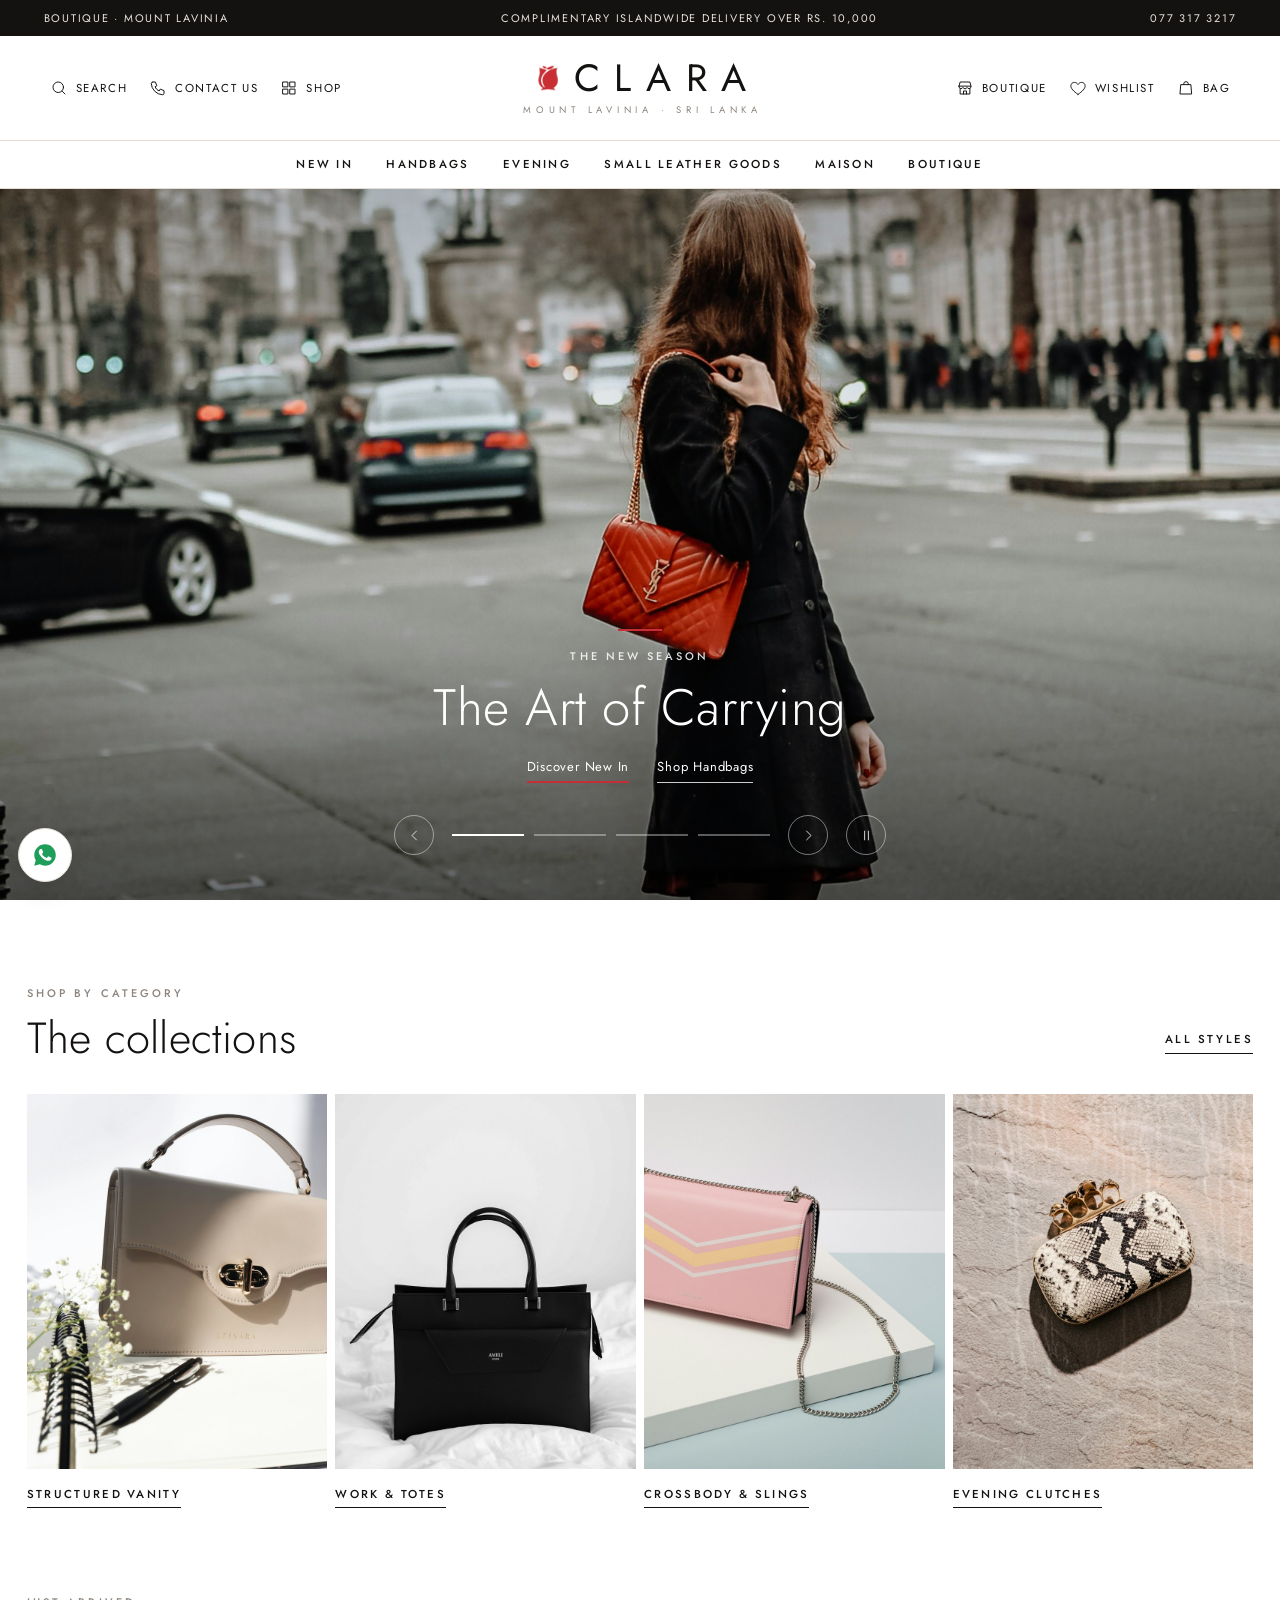
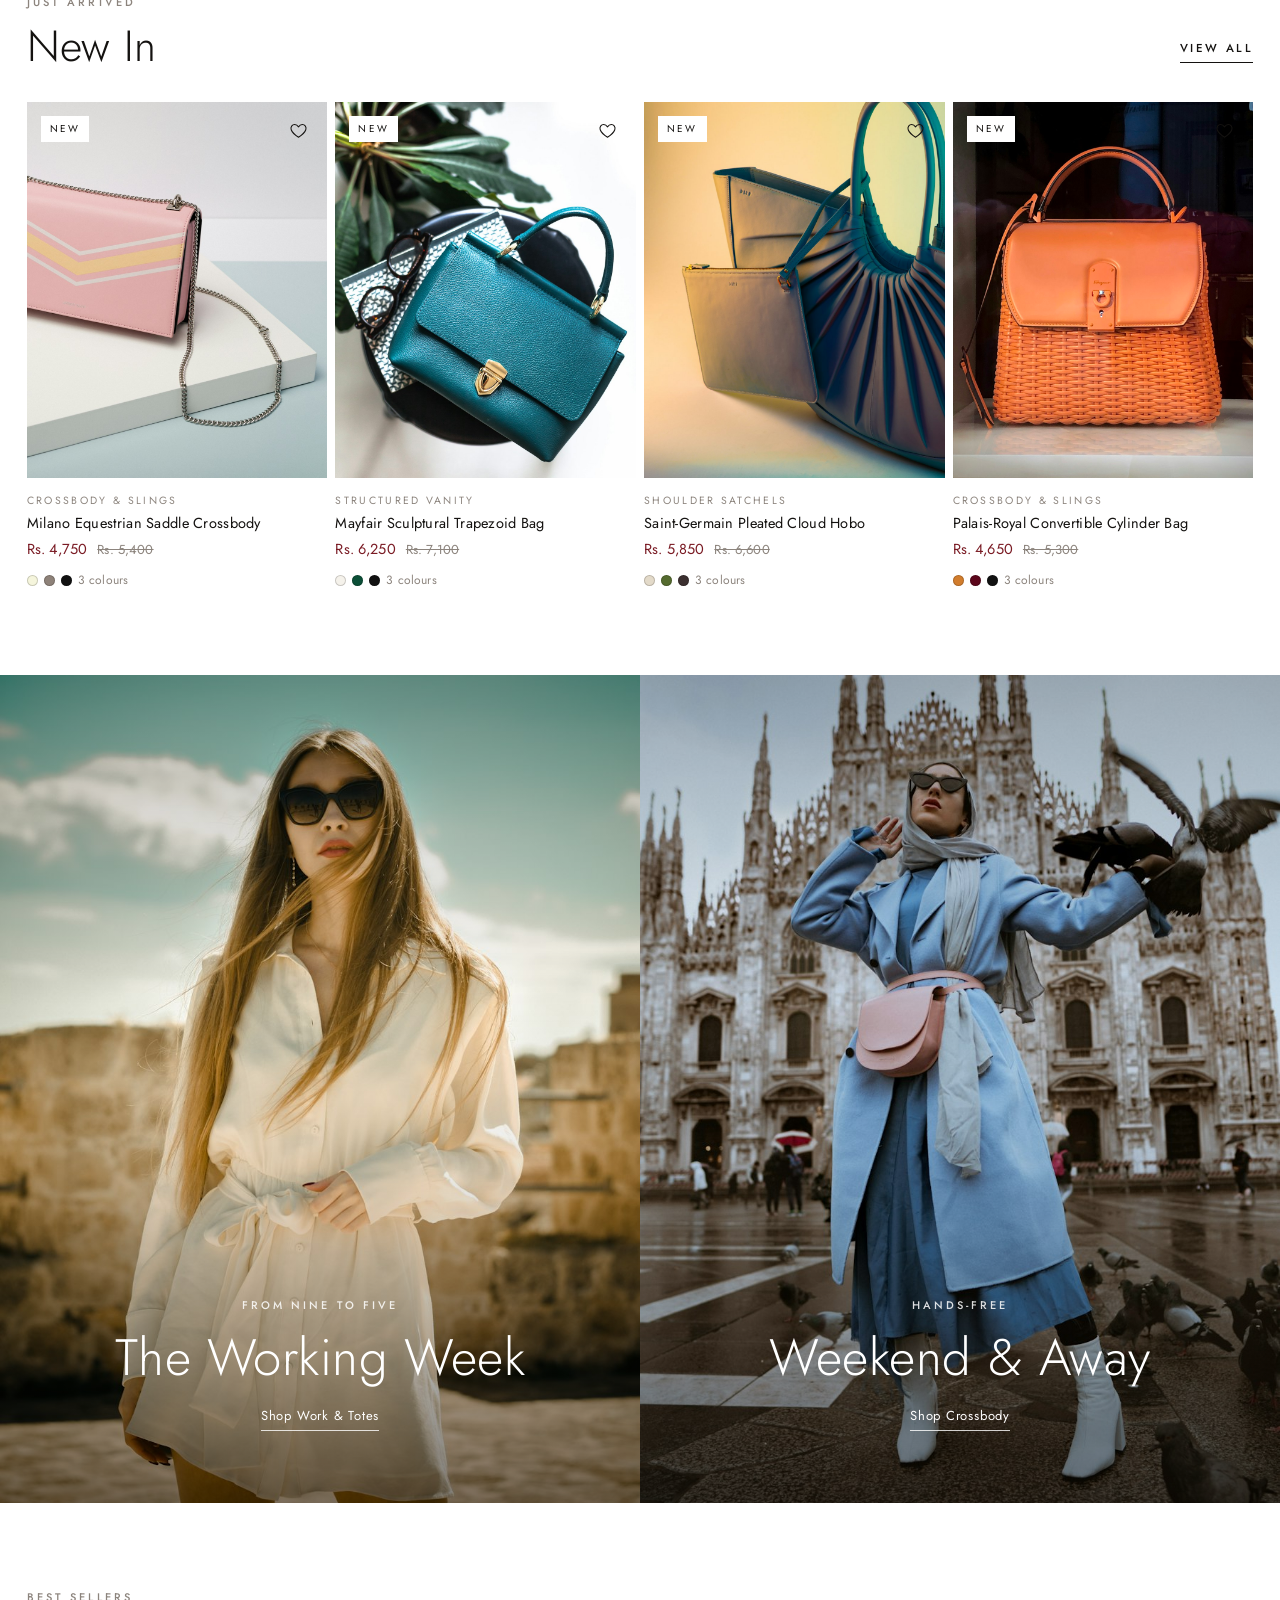
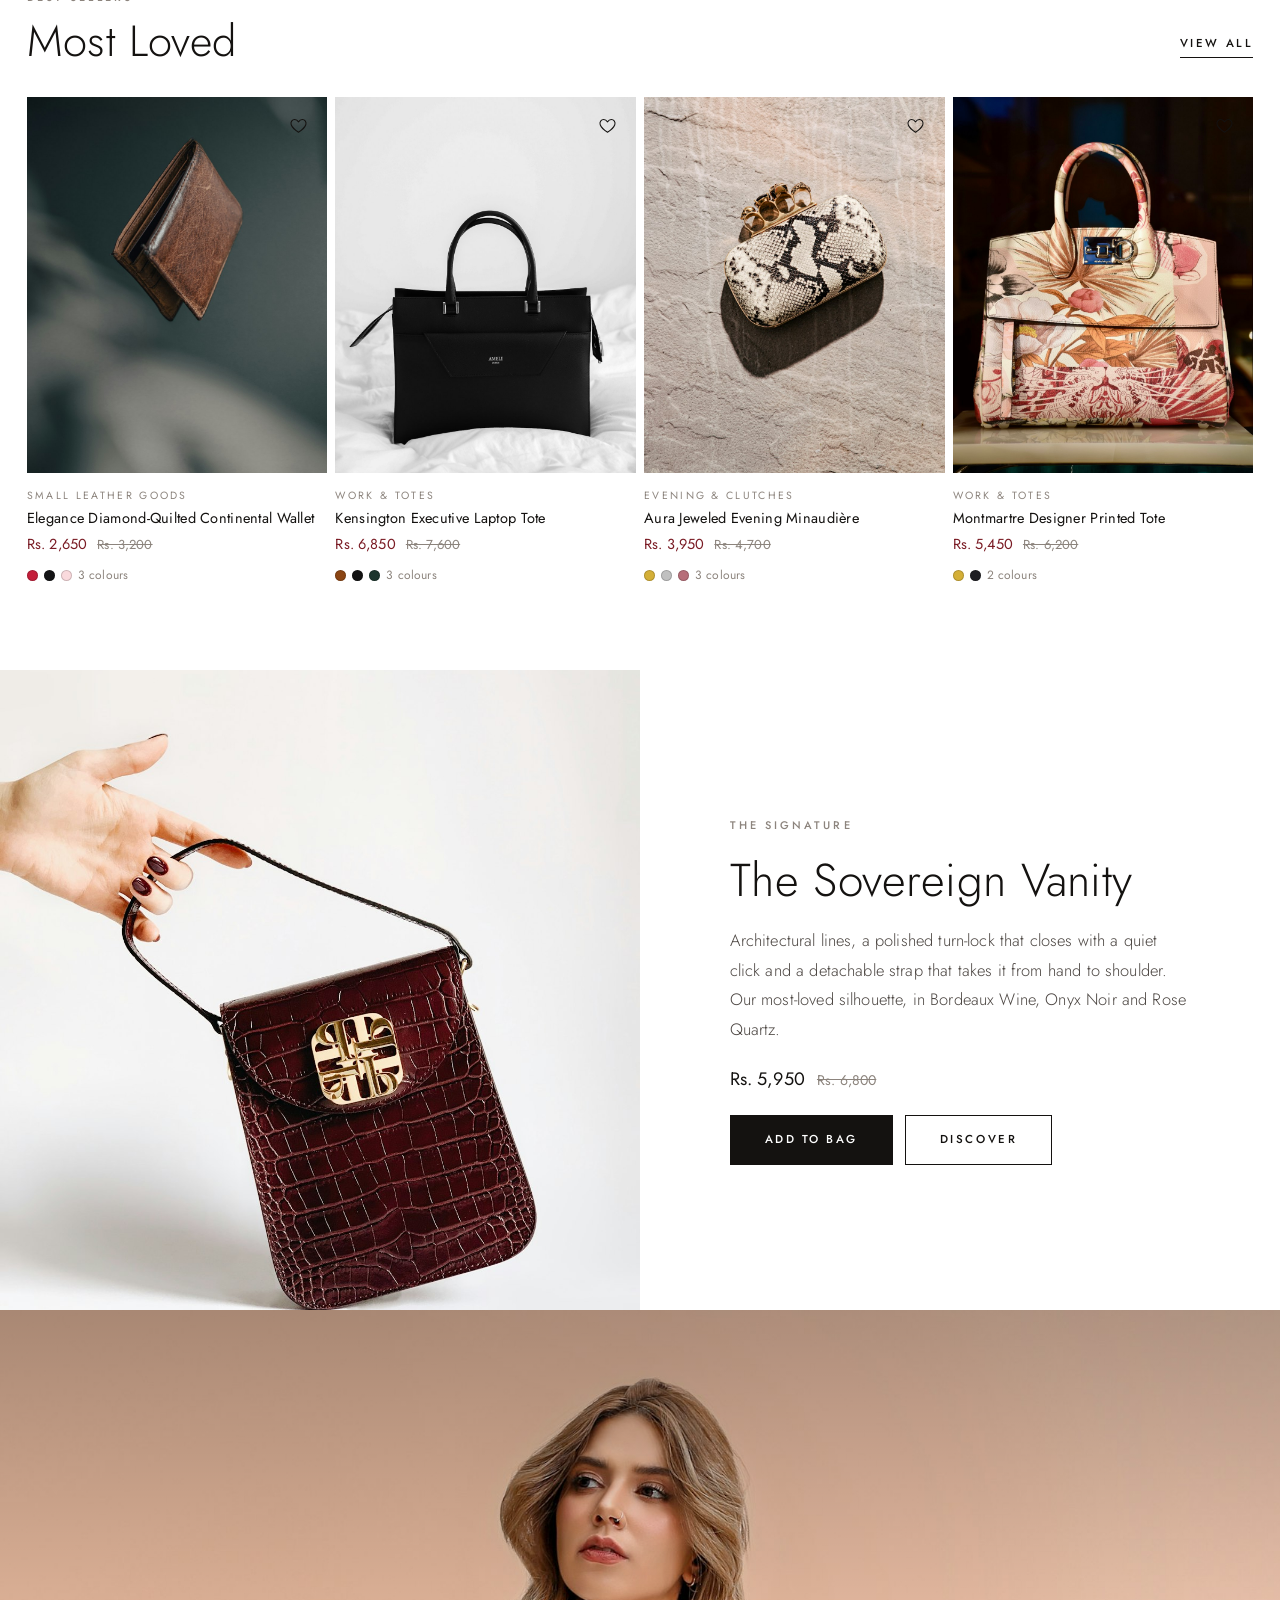
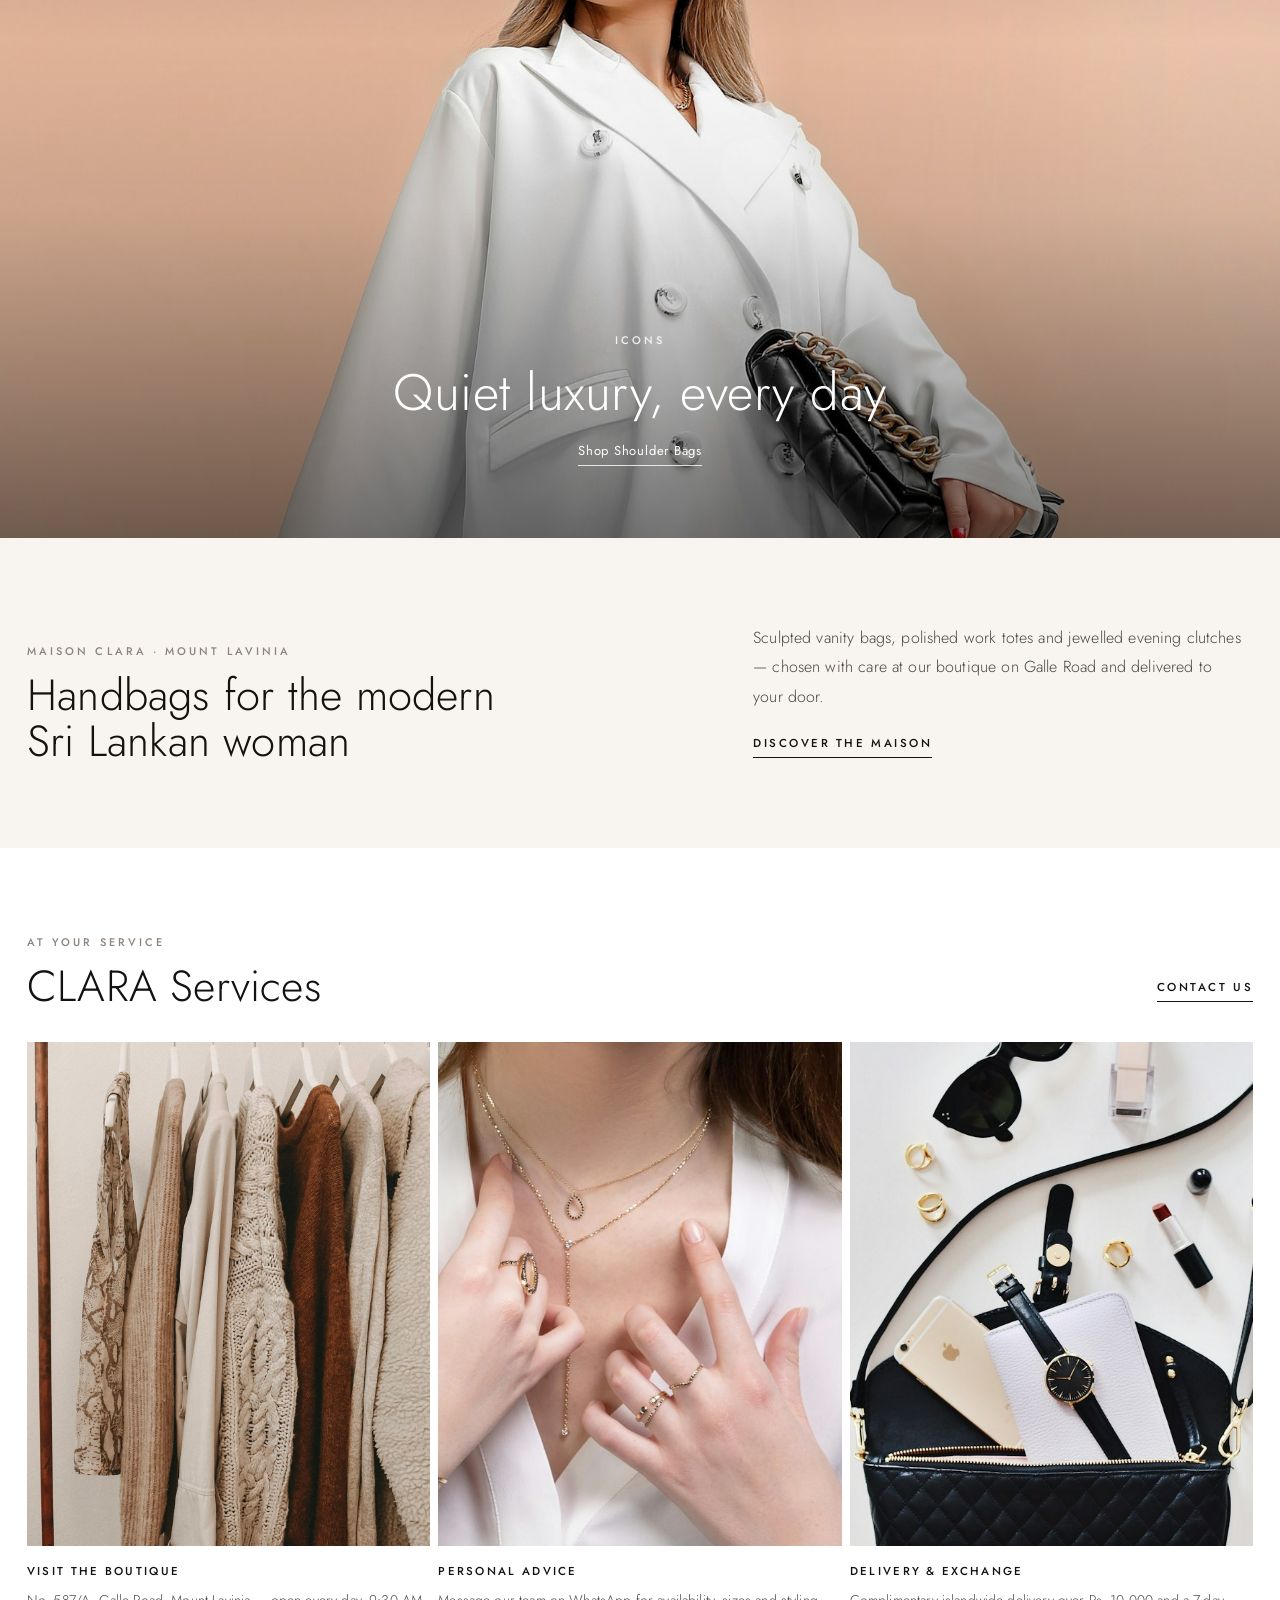
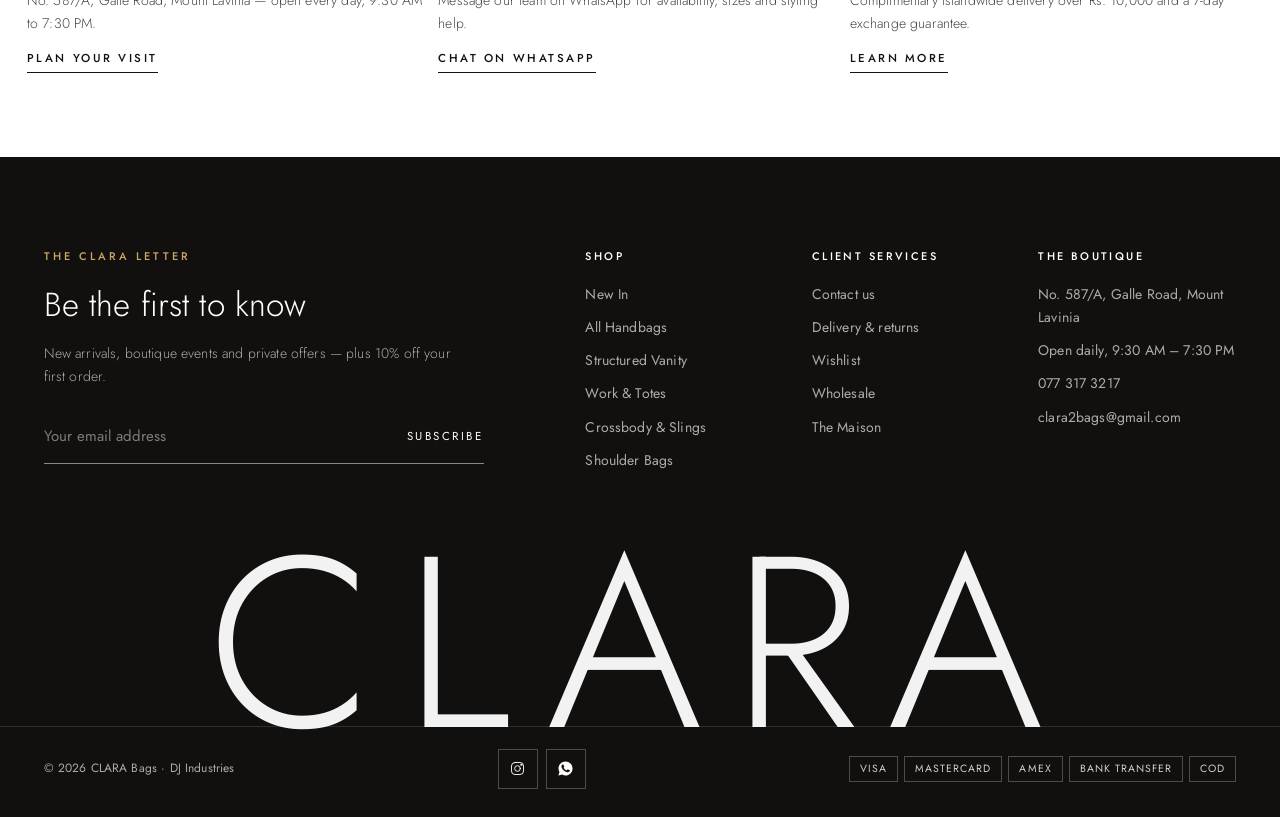
==== commit 21cad513: "Home: one full-width section language, New In / Most Loved rows, new order The "Shop by category" lo" ====
--- a/index.html
+++ b/index.html
@@ -49,53 +49,42 @@
     </section>
 
     <!-- 2. Shop by category -->
-    <section class="cats" aria-labelledby="catsTitle">
-      <div class="cats__head">
+    <section class="hsec cats" aria-labelledby="catsTitle">
+      <div class="shead">
         <div><span class="kicker">Shop by Category</span><h2 id="catsTitle">The collections</h2></div>
         <a href="shop.html" class="link">All styles</a>
       </div>
-      <div class="cats__row" id="catsRow"></div>
-    </section>
-
-    <!-- 3. Intro -->
-    <section class="intro">
-      <span class="kicker reveal">Maison CLARA · Mount Lavinia</span>
-      <h2 class="reveal d1">Handbags for the modern Sri Lankan woman</h2>
-      <p class="reveal d2">Sculpted vanity bags, polished work totes and jewelled evening clutches — chosen with care at our boutique on Galle Road and delivered to your door.</p>
-      <a href="about.html" class="link reveal d3">Discover the Maison</a>
-    </section>
-
-    <!-- 4. Selection carousel -->
-    <section class="section" style="padding-top:0">
-      <div class="container">
-        <div class="sel-head">
-          <span class="kicker">Selection</span>
-          <h2>Discover the Collection</h2>
-          <div class="sel-tabs" id="selTabs">
-            <button type="button" class="is-active" data-f="new">New In</button>
-            <button type="button" data-f="best">Most Loved</button>
-            <button type="button" data-f="evening">Evening</button>
-            <button type="button" data-f="gifts">Gifts</button>
-          </div>
-        </div>
-        <div class="carousel" data-carousel="sel">
-          <div class="carousel__track" id="selTrack"></div>
-          <div class="progress"><i></i></div>
-        </div>
-        <div class="carousel-nav"><button type="button" class="arrow" data-prev="sel" aria-label="Previous"><span data-icon="chev-left"></span></button><button type="button" class="arrow" data-next="sel" aria-label="Next"><span data-icon="chev-right"></span></button></div>
-      </div>
-    </section>
-
-    <!-- 5. Duo -->
+      <div class="hrow" id="catsRow"></div>
+    </section>
+
+    <!-- 3. New In -->
+    <section class="hsec" aria-labelledby="newTitle">
+      <div class="shead">
+        <div><span class="kicker">Just arrived</span><h2 id="newTitle">New In</h2></div>
+        <a href="shop.html?cat=new" class="link">View all</a>
+      </div>
+      <div class="hrow prow" id="newRow"></div>
+    </section>
+
+    <!-- 4. Duo -->
     <section class="panel-duo">
       <a class="panel" href="shop.html?cat=totes">
         <img src="assets/img/mood-day.jpg" alt="Woman in a white shirt dress" loading="lazy">
-        <div class="panel__cap"><span class="kicker">From nine to five</span><h2>The Working Week</h2><div class="panel__links"><span style="border-bottom:1px solid rgba(255,255,255,.8);padding-bottom:4px;font-size:13px">Shop Work &amp; Totes</span></div></div>
+        <div class="panel__cap"><span class="kicker">From nine to five</span><h2>The Working Week</h2><div class="panel__links"><span>Shop Work &amp; Totes</span></div></div>
       </a>
       <a class="panel" href="shop.html?cat=crossbody">
         <img src="assets/img/mood-weekend.jpg" alt="Woman in Milan wearing a pink crossbody bag" loading="lazy">
-        <div class="panel__cap"><span class="kicker">Hands-free</span><h2>Weekend &amp; Away</h2><div class="panel__links"><span style="border-bottom:1px solid rgba(255,255,255,.8);padding-bottom:4px;font-size:13px">Shop Crossbody</span></div></div>
+        <div class="panel__cap"><span class="kicker">Hands-free</span><h2>Weekend &amp; Away</h2><div class="panel__links"><span>Shop Crossbody</span></div></div>
       </a>
+    </section>
+
+    <!-- 5. Most Loved -->
+    <section class="hsec" aria-labelledby="lovedTitle">
+      <div class="shead">
+        <div><span class="kicker">Best sellers</span><h2 id="lovedTitle">Most Loved</h2></div>
+        <a href="shop.html" class="link">View all</a>
+      </div>
+      <div class="hrow prow" id="lovedRow"></div>
     </section>
 
     <!-- 6. Signature -->
@@ -123,45 +112,47 @@
       </div>
     </section>
 
-    <!-- 8. Services -->
-    <section class="section">
-      <div class="container">
-        <div class="sel-head"><span class="kicker">At your service</span><h2>CLARA Services</h2></div>
-        <div class="svc">
-          <a href="contact.html" class="reveal d1"><div class="img"><img src="assets/img/boutique.jpg" alt="Boutique interior" loading="lazy"></div><h3>Visit the Boutique</h3><p>No. 587/A, Galle Road, Mount Lavinia — open every day, 9:30 AM to 7:30 PM.</p><span class="link">Plan your visit</span></a>
-          <a href="https://wa.me/94773173217?text=Hello%20CLARA%2C%20I%20would%20like%20some%20styling%20advice." target="_blank" rel="noopener" class="reveal d2"><div class="img"><img src="assets/img/ig-jewel.jpg" alt="Hands with fine jewellery" loading="lazy"></div><h3>Personal Advice</h3><p>Message our team on WhatsApp for availability, sizes and styling help.</p><span class="link">Chat on WhatsApp</span></a>
-          <a href="product.html?id=1#delivery" class="reveal d3"><div class="img"><img src="assets/img/ig-flatlay.jpg" alt="Handbag essentials laid out" loading="lazy"></div><h3>Delivery &amp; Exchange</h3><p>Complimentary islandwide delivery over Rs. 10,000 and a 7-day exchange guarantee.</p><span class="link">Learn more</span></a>
+    <!-- 8. Intro / brand story -->
+    <section class="hsec is-paper" aria-labelledby="introTitle">
+      <div class="shead intro">
+        <div class="reveal"><span class="kicker">Maison CLARA · Mount Lavinia</span><h2 id="introTitle">Handbags for the modern Sri Lankan woman</h2></div>
+        <div class="intro__body reveal d1">
+          <p>Sculpted vanity bags, polished work totes and jewelled evening clutches — chosen with care at our boutique on Galle Road and delivered to your door.</p>
+          <a href="about.html" class="link">Discover the Maison</a>
         </div>
       </div>
     </section>
+
+    <!-- 9. Services -->
+    <section class="hsec" id="services" aria-labelledby="svcTitle">
+      <div class="shead">
+        <div><span class="kicker">At your service</span><h2 id="svcTitle">CLARA Services</h2></div>
+        <a href="contact.html" class="link">Contact us</a>
+      </div>
+      <div class="hrow svc">
+        <a href="contact.html" class="reveal d1"><span class="hrow__img"><img src="assets/img/boutique.jpg" alt="Boutique interior" loading="lazy"></span><h3 class="hrow__lbl">Visit the Boutique</h3><p>No. 587/A, Galle Road, Mount Lavinia — open every day, 9:30 AM to 7:30 PM.</p><span class="link">Plan your visit</span></a>
+        <a href="https://wa.me/94773173217?text=Hello%20CLARA%2C%20I%20would%20like%20some%20styling%20advice." target="_blank" rel="noopener" class="reveal d2"><span class="hrow__img"><img src="assets/img/ig-jewel.jpg" alt="Hands with fine jewellery" loading="lazy"></span><h3 class="hrow__lbl">Personal Advice</h3><p>Message our team on WhatsApp for availability, sizes and styling help.</p><span class="link">Chat on WhatsApp</span></a>
+        <a href="product.html?id=1#delivery" class="reveal d3"><span class="hrow__img"><img src="assets/img/ig-flatlay.jpg" alt="Handbag essentials laid out" loading="lazy"></span><h3 class="hrow__lbl">Delivery &amp; Exchange</h3><p>Complimentary islandwide delivery over Rs. 10,000 and a 7-day exchange guarantee.</p><span class="link">Learn more</span></a>
+      </div>
+    </section>
   </main>
 
   <script>Clara.footer();</script>
 
   <script>
-    const SEL = {
-      new: () => [...CLARA_PRODUCTS].sort((a, b) => (b.isNew - a.isNew) || (b.isFeatured - a.isFeatured)).slice(0, 8),
-      best: () => [...CLARA_PRODUCTS].sort((a, b) => b.reviewCount - a.reviewCount).slice(0, 8),
-      evening: () => CLARA_PRODUCTS.filter(p => ["clutches", "crossbody", "vanity"].includes(p.category) || p.id === 8),
-      gifts: () => [...CLARA_PRODUCTS].sort((a, b) => a.price - b.price).slice(0, 6)
-    };
-    function renderSel(f) {
-      const track = document.getElementById("selTrack");
-      track.innerHTML = SEL[f]().map((p, i) => Clara.productCard(p, { index: i, reveal: false, badges: false })).join("");
-      track.scrollLeft = 0;
-      track.dispatchEvent(new Event("scroll"));
+    // Product rows: the four newest, then the four most-reviewed not already shown
+    function fillRow(id, list) {
+      document.getElementById(id).innerHTML = list.map((p, i) => Clara.productCard(p, { index: i, reveal: false, badges: false })).join("");
     }
     document.addEventListener("DOMContentLoaded", () => {
-      renderSel("new");
-      document.querySelectorAll("#selTabs button").forEach(b => b.addEventListener("click", () => {
-        document.querySelectorAll("#selTabs button").forEach(x => x.classList.toggle("is-active", x === b));
-        renderSel(b.dataset.f);
-      }));
+      const newIn = [...CLARA_PRODUCTS].sort((a, b) => (b.isNew - a.isNew) || (b.isFeatured - a.isFeatured)).slice(0, 4);
+      const loved = [...CLARA_PRODUCTS].filter(p => !newIn.includes(p)).sort((a, b) => b.reviewCount - a.reviewCount).slice(0, 4);
+      fillRow("newRow", newIn);
+      fillRow("lovedRow", loved);
       const HOME_CATS = ["vanity", "totes", "crossbody", "clutches"];
       document.getElementById("catsRow").innerHTML = HOME_CATS.map(k => CATEGORY_META.find(c => c.key === k)).map(c =>
-        `<a href="shop.html?cat=${c.key}" class="cats__tile"><span class="cats__img"><img src="${c.image}" alt="${c.label}" loading="lazy" width="800" height="1000"></span><span class="cats__lbl">${c.label}</span></a>`).join("");
+        `<a href="shop.html?cat=${c.key}"><span class="hrow__img"><img src="${c.image}" alt="${c.label}" loading="lazy" width="800" height="1000"></span><span class="hrow__lbl">${c.label}</span></a>`).join("");
       Clara.observeReveals();
-      Clara.initCarousels();
       initSlider(document.querySelector(".hs"));
     });
 
--- a/css/main.css
+++ b/css/main.css
@@ -825,40 +825,17 @@
 .panel__cap h1, .panel__cap h2 { font-weight: 300; font-size: clamp(30px, 4vw, 54px); line-height: 1.1; letter-spacing: .01em; }
 .panel__cap p { font-weight: 300; color: rgba(255,255,255,.88); max-width: 520px; }
 .panel__links { display: flex; gap: 28px; flex-wrap: wrap; justify-content: center; margin-top: 6px; }
-.panel__links a { font-size: 13px; letter-spacing: .06em; padding-bottom: 4px; border-bottom: 1px solid rgba(255,255,255,.8); transition: opacity .2s; }
-.panel__links a:hover { opacity: .7; }
+.panel__links a, .panel__links span { font-size: 13px; letter-spacing: .06em; padding-bottom: 4px; border-bottom: 1px solid rgba(255,255,255,.8); transition: opacity .2s; }
+.panel__links a:hover, .panel:hover .panel__links span { opacity: .7; }
 .panel.tall { height: 92vh; }
 .panel-duo { display: grid; grid-template-columns: 1fr 1fr; }
 .panel-duo .panel { height: 92vh; }
-
-.intro { text-align: center; padding: clamp(72px, 10vw, 140px) var(--gutter); display: grid; justify-items: center; gap: 18px; }
-.intro h2 { font-weight: 300; font-size: clamp(26px, 3vw, 40px); letter-spacing: .01em; }
-.intro p { max-width: 640px; color: var(--ink-2); font-weight: 300; font-size: 16px; line-height: 1.85; }
-.intro .link { margin-top: 6px; }
-
-.sel-head { text-align: center; display: grid; justify-items: center; gap: 10px; margin-bottom: clamp(28px, 4vw, 52px); }
-.sel-head h2 { font-weight: 300; font-size: clamp(26px, 3vw, 38px); }
-.sel-tabs { display: flex; gap: 26px; justify-content: center; flex-wrap: wrap; margin-top: 10px; }
-.sel-tabs button { font-size: 13px; letter-spacing: .04em; color: var(--muted); padding-bottom: 6px; border-bottom: 1px solid transparent; }
-.sel-tabs button.is-active { color: var(--ink); border-bottom-color: var(--ink); }
-.carousel-nav { display: flex; justify-content: center; gap: 10px; margin-top: 30px; }
-
-
-.svc { display: grid; grid-template-columns: repeat(3, 1fr); gap: clamp(16px, 2vw, 28px); }
-.svc a { display: grid; gap: 16px; }
-.svc .img { aspect-ratio: 4/3; overflow: hidden; background: var(--stone); }
-.svc img { width: 100%; height: 100%; object-fit: cover; transition: transform 1.2s var(--ease); }
-.svc a:hover img { transform: scale(1.04); }
-.svc h3 { font-size: 17px; font-weight: 400; letter-spacing: .01em; }
-.svc p { font-size: 14px; color: var(--ink-2); font-weight: 300; }
-.svc .link { width: max-content; }
 
 @media (max-width: 980px) {
   .hbtn .lbl { display: none; }
   .wordmark { font-size: 22px; letter-spacing: .42em; margin-right: -.42em; }
   .panel-duo { grid-template-columns: 1fr; }
   .panel-duo .panel { height: 80vh; }
-  .svc { grid-template-columns: 1fr; }
   .mnav__links { padding: 10px 26px 26px; }
   .mnav__foot { padding: 24px 26px 30px; }
 }
@@ -985,10 +962,7 @@
   body:has(.sticky-buy.is-visible) .to-top { bottom: calc(96px + env(safe-area-inset-bottom)); }
   .wa-float .ic { width: 23px; height: 23px; }
   .panel__links { gap: 22px; }
-  .panel__links a { font-size: 14px; padding: 8px 0 4px; }
-  .sel-tabs { gap: 18px; overflow-x: auto; flex-wrap: nowrap; justify-content: flex-start; width: 100%; padding: 0 2px 4px; scrollbar-width: none; }
-  .sel-tabs::-webkit-scrollbar { display: none; }
-  .sel-tabs button { white-space: nowrap; padding: 10px 0 6px; }
+  .panel__links a, .panel__links span { font-size: 14px; padding: 8px 0 4px; }
   .card__body { padding-top: 10px; }
   .card__colors span { display: none; }
 }
@@ -1142,28 +1116,61 @@
 }
 
 /* =========================================================================
-   HOME — Shop by category (directly after the hero)
+   HOME — section language (set by "Shop by category")
+   Full width with slim side padding, left-aligned kicker + large light
+   heading, an underlined uppercase link on the right, and
+   tiles or product cards on an 8px gap. Consecutive white sections share one gap.
    ========================================================================= */
-.cats { padding: clamp(48px, 6vw, 88px) clamp(16px, 2.1vw, 30px) clamp(56px, 7vw, 104px); background: #fff; }
-.cats__head { display: flex; justify-content: space-between; align-items: flex-end; gap: 24px; margin-bottom: clamp(22px, 2.6vw, 36px); }
-.cats__head h2 { margin-top: 12px; font-weight: 300; font-size: clamp(30px, 3.4vw, 50px); line-height: 1.05; letter-spacing: .005em; }
-.cats__head .link { flex-shrink: 0; margin-bottom: 6px; }
-.cats__row { display: grid; grid-template-columns: repeat(4, 1fr); gap: 8px; }
-.cats__tile { display: block; }
-.cats__img { display: block; aspect-ratio: 4/5; overflow: hidden; background: var(--stone); }
-.cats__img img { width: 100%; height: 100%; object-fit: cover; transition: transform 1.2s var(--ease); }
-.cats__tile:hover .cats__img img { transform: scale(1.05); }
-.cats__lbl { display: inline-block; margin-top: 16px; padding-bottom: 3px; border-bottom: 1px solid currentColor; font-size: 11.5px; font-weight: 500; letter-spacing: .2em; text-transform: uppercase; transition: color .25s, border-color .25s; }
-.cats__tile:hover .cats__lbl { border-color: var(--rose); }
+:root { --side: clamp(16px, 2.1vw, 30px); --sec-y: clamp(56px, 6.6vw, 96px); }
+.hsec { padding: var(--sec-y) var(--side); background: #fff; }
+.hsec + .hsec { padding-top: 0; }
+.hsec.is-paper { background: var(--paper); }
+.hsec.is-paper + .hsec { padding-top: var(--sec-y); }
+
+.shead { display: flex; justify-content: space-between; align-items: flex-end; gap: 16px 32px; margin-bottom: clamp(22px, 2.6vw, 36px); }
+.shead h2 { margin-top: 12px; font-weight: 300; font-size: clamp(30px, 3.4vw, 50px); line-height: 1.05; letter-spacing: .005em; text-wrap: balance; }
+.shead > .link { flex-shrink: 0; margin-bottom: 6px; }
+
+/* Tile row: 4-up grid, swipeable row on phones (categories, products, services) */
+.hrow { display: grid; grid-template-columns: repeat(var(--cols, 4), 1fr); gap: 8px; }
+.hrow__img { display: block; aspect-ratio: 4/5; overflow: hidden; background: var(--stone); }
+.hrow__img img { width: 100%; height: 100%; object-fit: cover; transition: transform 1.2s var(--ease); }
+.hrow > a:hover .hrow__img img { transform: scale(1.05); }
+.hrow__lbl { display: inline-block; margin-top: 16px; padding-bottom: 3px; border-bottom: 1px solid currentColor; font-size: 11.5px; font-weight: 500; letter-spacing: .2em; text-transform: uppercase; transition: border-color .25s; }
+.hrow > a { display: block; }
+.hrow > a:hover .hrow__lbl { border-color: var(--rose); }
+
+/* Intro: heading left, copy + link right */
+.intro { margin: 0; align-items: flex-end; }
+.intro > div:first-child { max-width: 760px; }
+.intro__body { max-width: 500px; display: grid; justify-items: start; gap: 22px; padding-bottom: 6px; }
+.intro__body p { color: var(--ink-2); font-weight: 300; font-size: 16px; line-height: 1.85; text-wrap: pretty; }
+
+/* Product rows (New In, Most Loved): product cards on the tile grid */
+.prow .card__media { aspect-ratio: 4/5; }
+.prow .card__body { padding-top: 14px; }
+.prow .card__name { font-size: 14.5px; }
+
+/* Services: three tall tiles with label, note and link */
+.svc { --cols: 3; }
+.svc > a { display: flex; flex-direction: column; align-items: flex-start; }
+.svc .hrow__img { align-self: stretch; }
+.svc .hrow__lbl { border-bottom: 0; padding-bottom: 0; }
+.svc p { margin: 8px 0 14px; max-width: 420px; font-size: 14px; color: var(--ink-2); font-weight: 300; }
+.svc .link { margin-top: auto; } /* links line up across tiles */
+
+@media (max-width: 900px) {
+  .intro { flex-direction: column; align-items: flex-start; gap: 22px; }
+}
 @media (max-width: 760px) {
-  .cats__row { grid-template-columns: none; grid-auto-flow: column; grid-auto-columns: 42%; overflow-x: auto; scroll-snap-type: x mandatory; scroll-padding: 0 var(--gutter); scrollbar-width: none; margin: 0 calc(-1 * clamp(16px, 2.1vw, 30px)); padding: 0 clamp(16px, 2.1vw, 30px) 4px; }
-  .cats__row::-webkit-scrollbar { display: none; }
-  .cats__tile { scroll-snap-align: start; }
+  .hrow { grid-template-columns: none; grid-auto-flow: column; grid-auto-columns: 42%; overflow-x: auto; scroll-snap-type: x mandatory; scroll-padding: 0 var(--side); scrollbar-width: none; margin: 0 calc(-1 * var(--side)); padding: 0 var(--side) 4px; }
+  .hrow::-webkit-scrollbar { display: none; }
+  .hrow > * { scroll-snap-align: start; }
 }
 @media (max-width: 520px) {
-  .cats__head { align-items: flex-end; }
-  .cats__row { grid-auto-columns: 72%; }
-  .cats__lbl { font-size: 11px; margin-top: 12px; }
+  .hrow { grid-auto-columns: 72%; }
+  .hrow__lbl { font-size: 11px; margin-top: 12px; }
+  .prow .card__name { font-size: 13px; }
 }
 
 /* =========================================================================
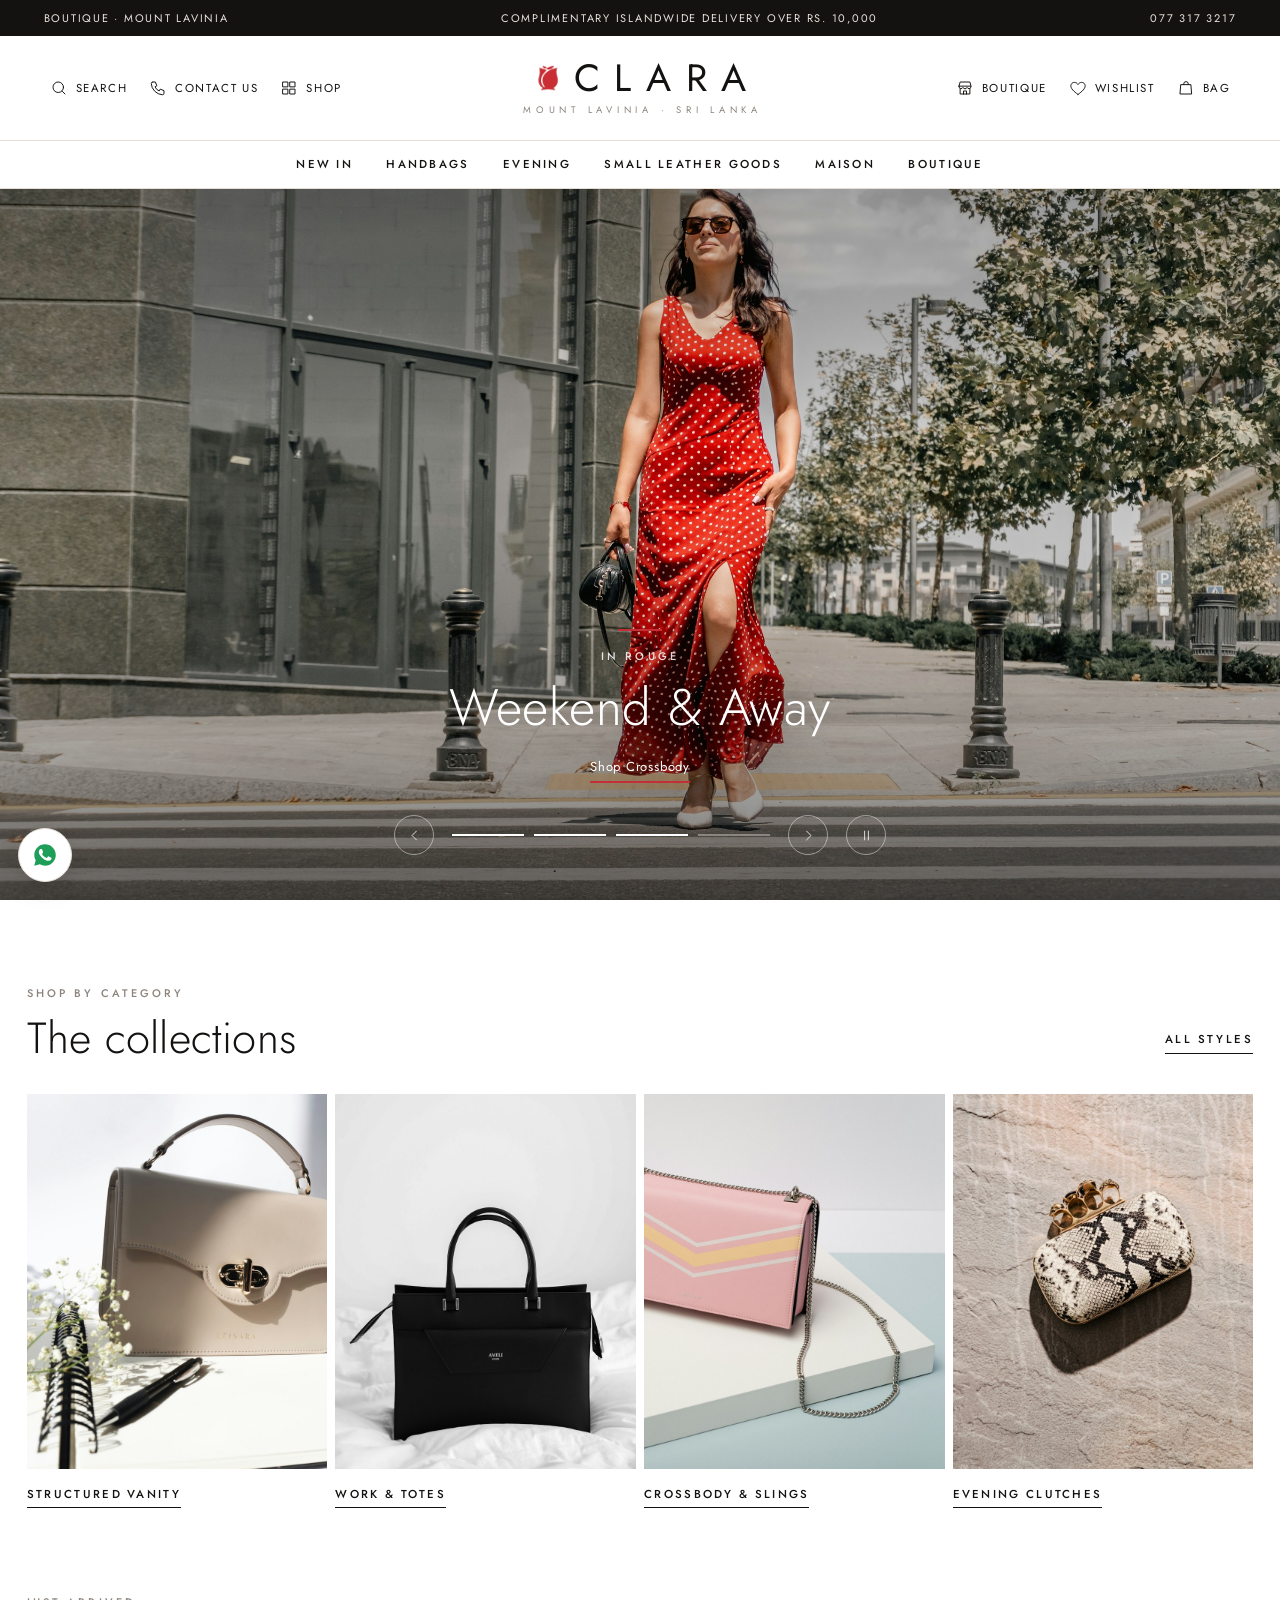
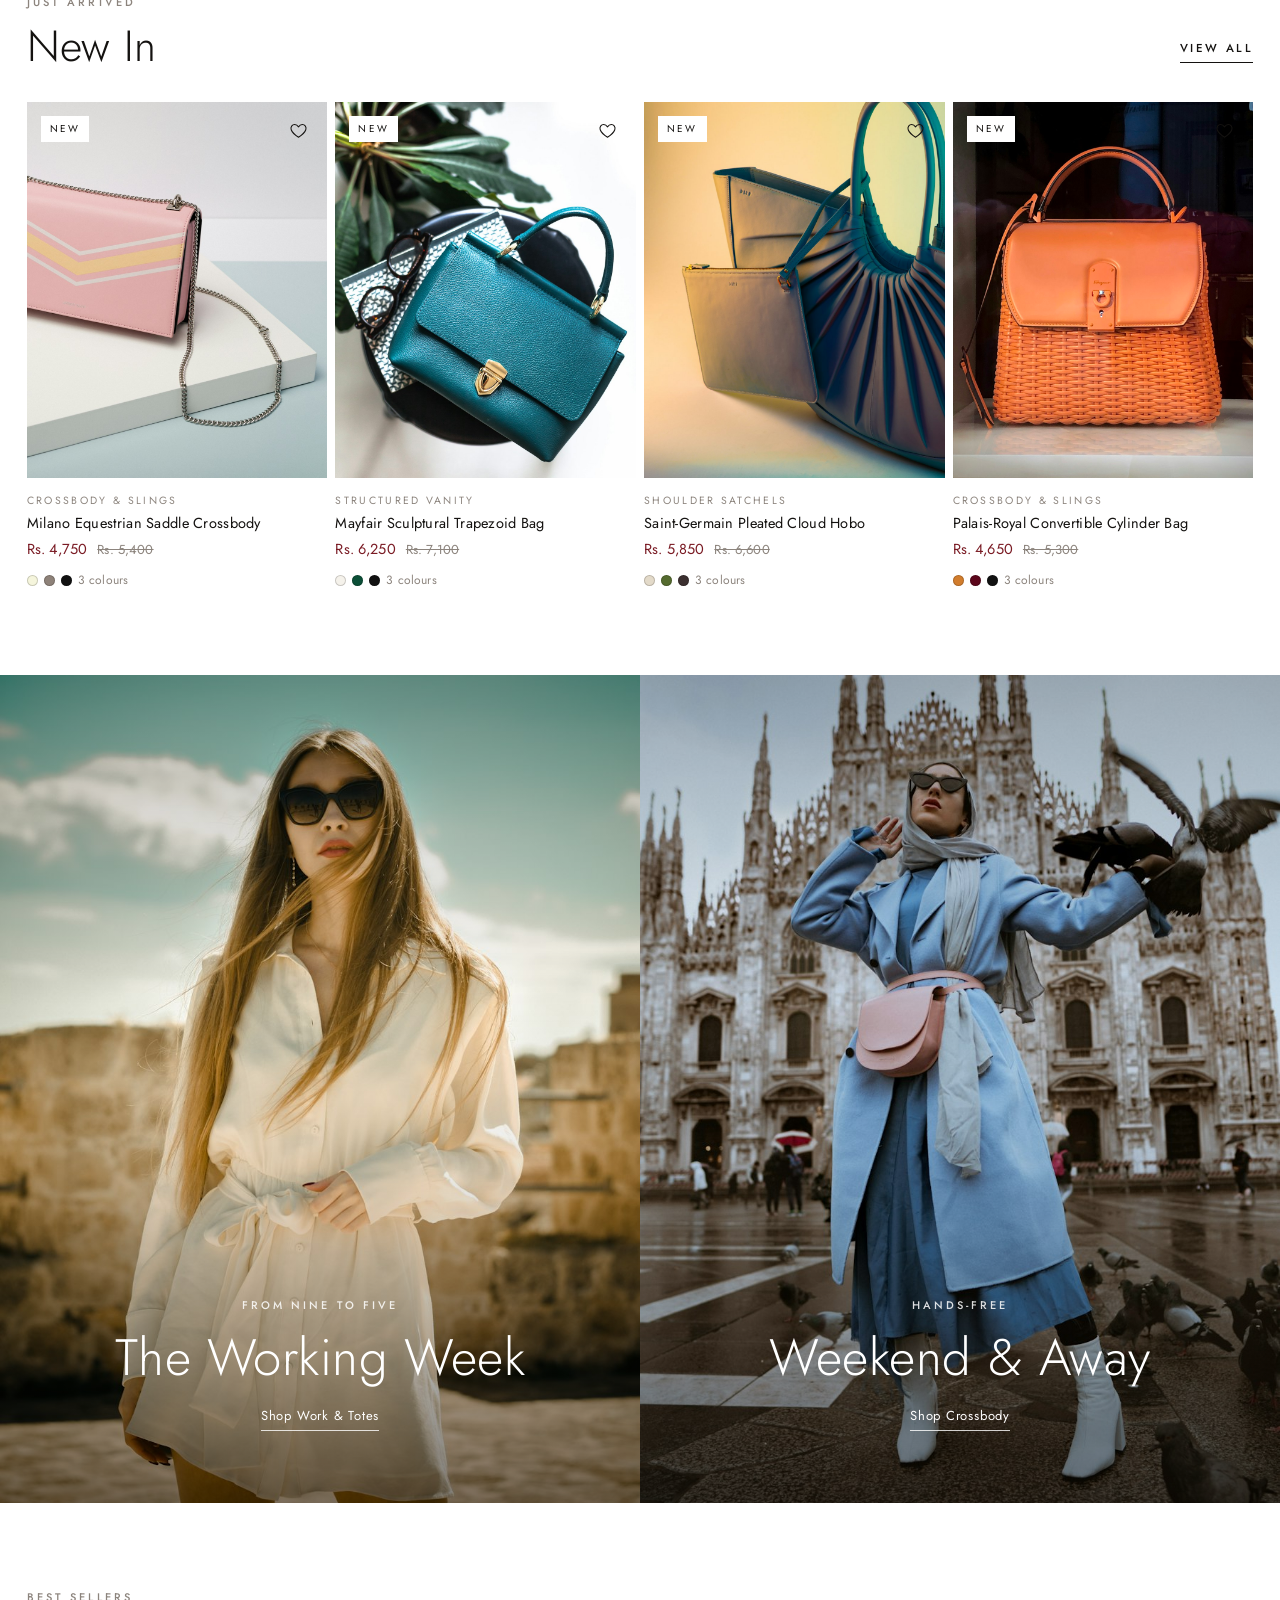
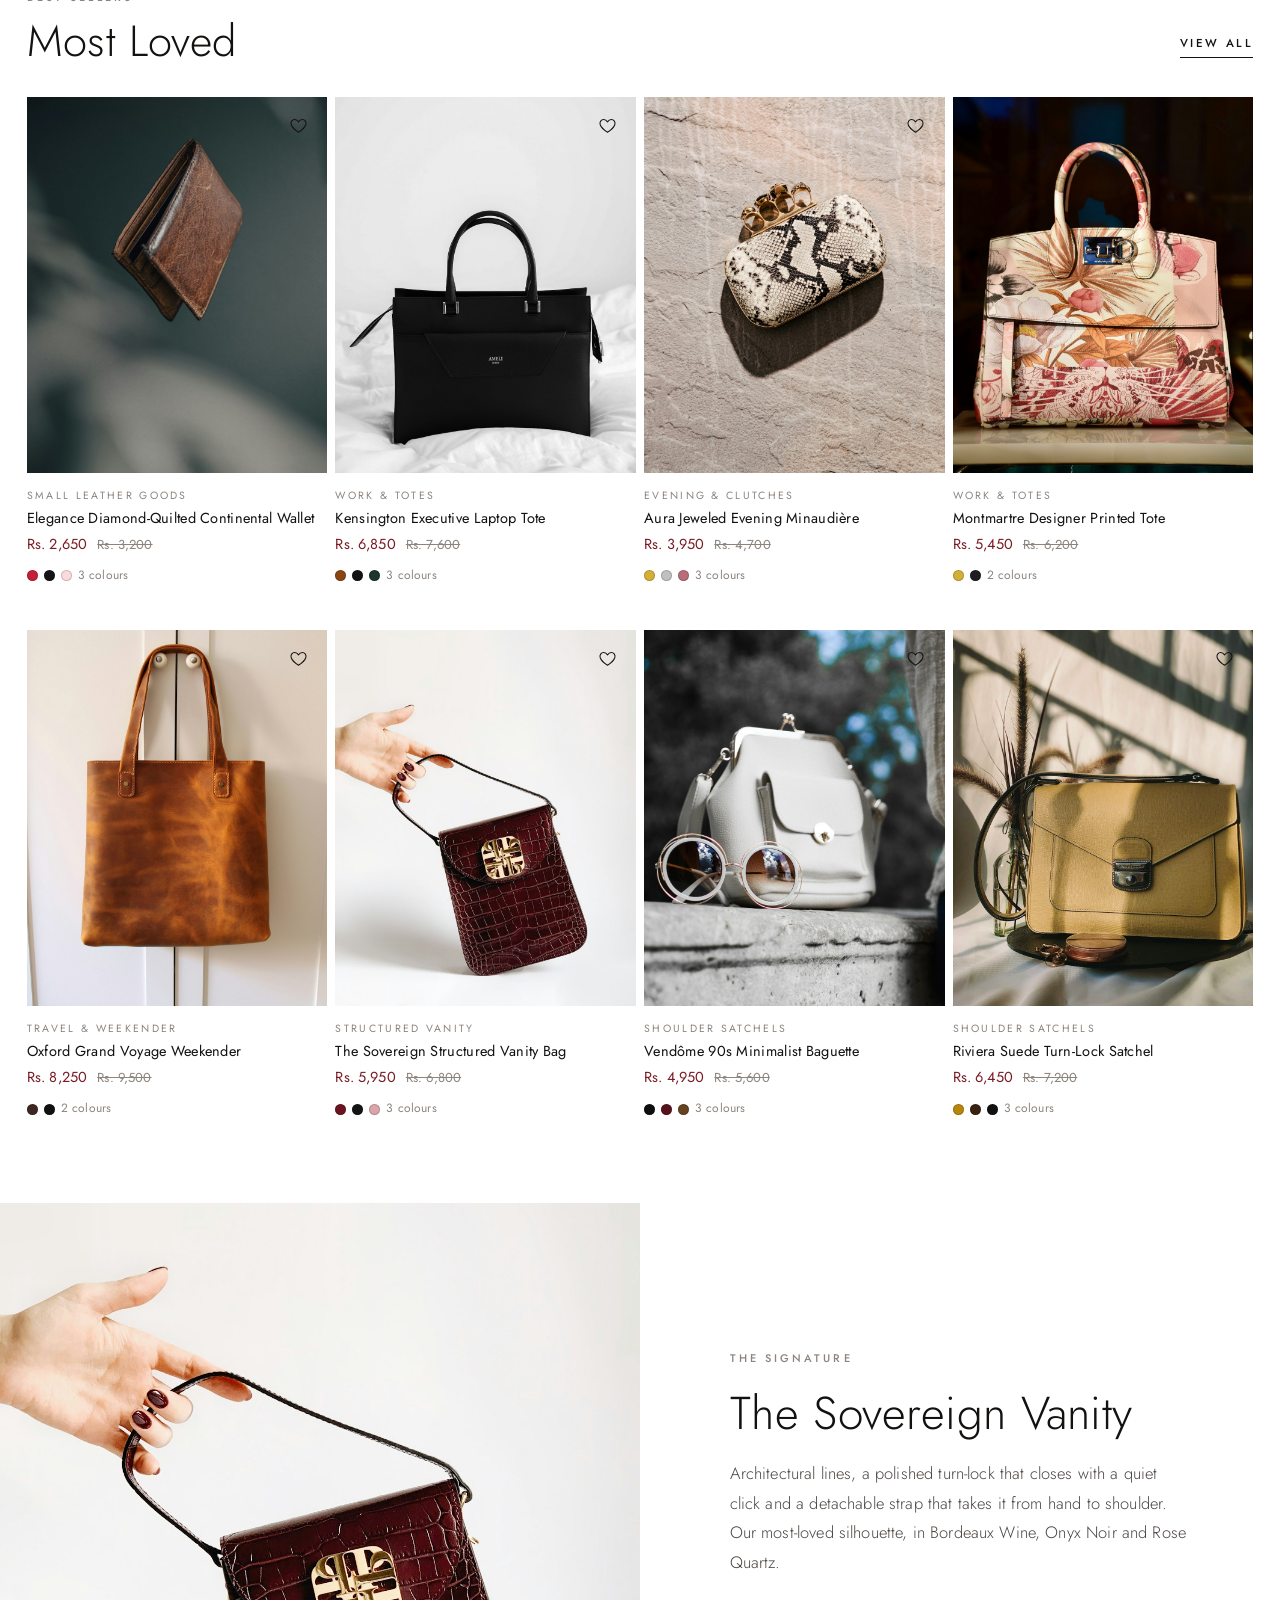
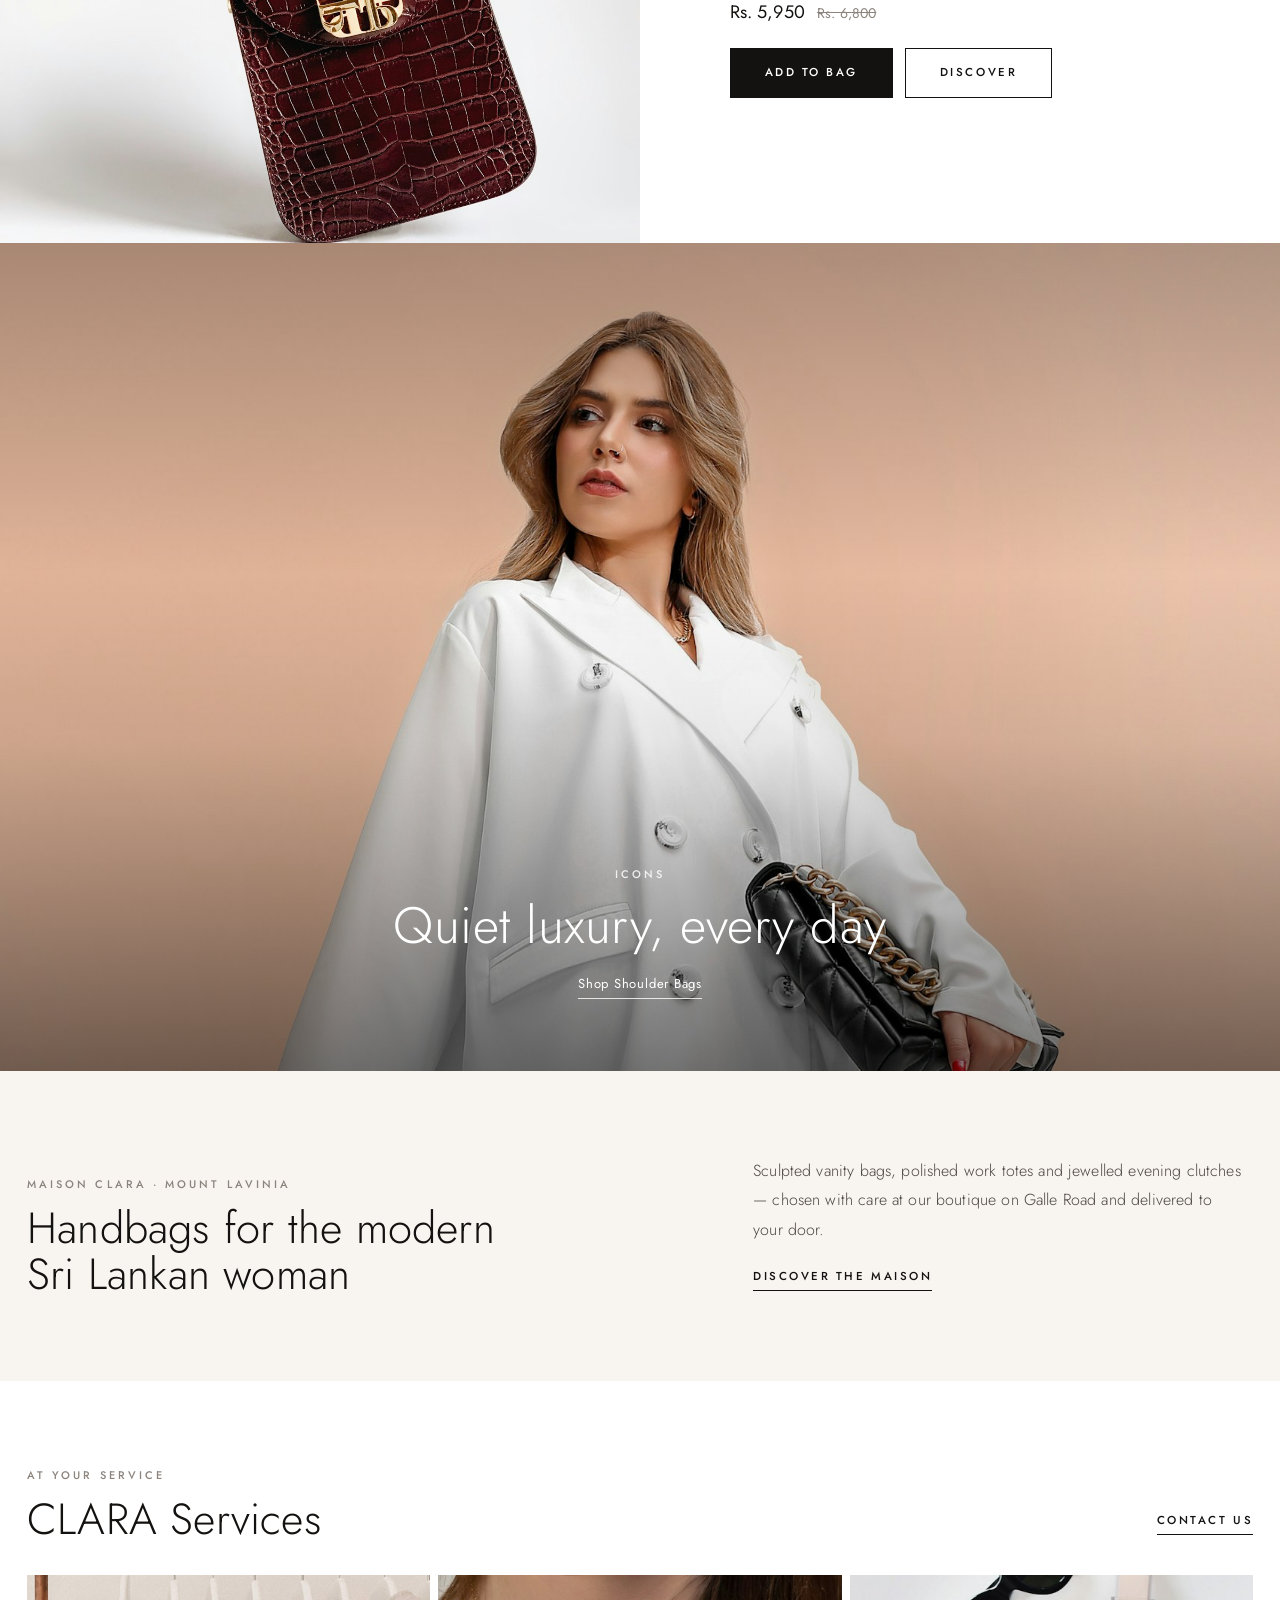
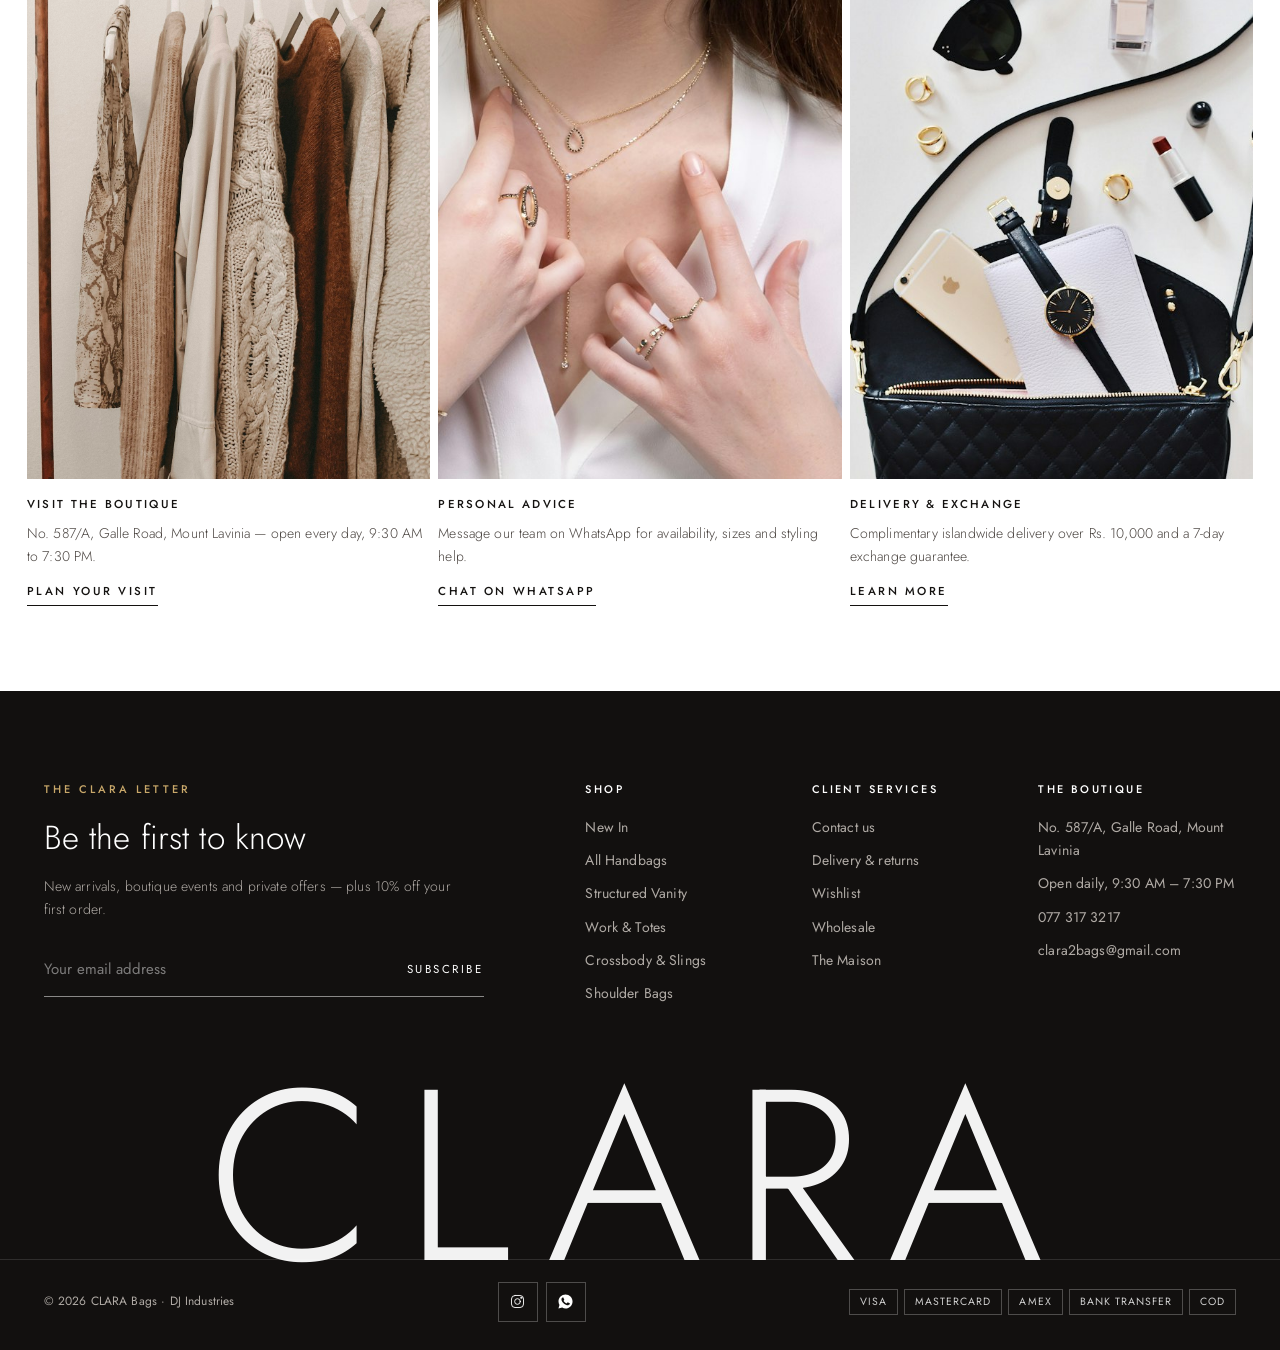
==== commit fc0489fd: "Home: Most Loved shows two rows of four (2-column grid on mobile) Claude-Session: https://claude.ai/" ====
--- a/index.html
+++ b/index.html
@@ -84,7 +84,7 @@
         <div><span class="kicker">Best sellers</span><h2 id="lovedTitle">Most Loved</h2></div>
         <a href="shop.html" class="link">View all</a>
       </div>
-      <div class="hrow prow" id="lovedRow"></div>
+      <div class="hrow prow prow--2" id="lovedRow"></div>
     </section>
 
     <!-- 6. Signature -->
@@ -146,7 +146,7 @@
     }
     document.addEventListener("DOMContentLoaded", () => {
       const newIn = [...CLARA_PRODUCTS].sort((a, b) => (b.isNew - a.isNew) || (b.isFeatured - a.isFeatured)).slice(0, 4);
-      const loved = [...CLARA_PRODUCTS].filter(p => !newIn.includes(p)).sort((a, b) => b.reviewCount - a.reviewCount).slice(0, 4);
+      const loved = [...CLARA_PRODUCTS].filter(p => !newIn.includes(p)).sort((a, b) => b.reviewCount - a.reviewCount).slice(0, 8);
       fillRow("newRow", newIn);
       fillRow("lovedRow", loved);
       const HOME_CATS = ["vanity", "totes", "crossbody", "clutches"];
--- a/css/main.css
+++ b/css/main.css
@@ -1150,6 +1150,7 @@
 .prow .card__media { aspect-ratio: 4/5; }
 .prow .card__body { padding-top: 14px; }
 .prow .card__name { font-size: 14.5px; }
+.prow--2 { row-gap: 44px; } /* Most Loved: two rows of four */
 
 /* Services: three tall tiles with label, note and link */
 .svc { --cols: 3; }
@@ -1166,9 +1167,12 @@
   .hrow { grid-template-columns: none; grid-auto-flow: column; grid-auto-columns: 42%; overflow-x: auto; scroll-snap-type: x mandatory; scroll-padding: 0 var(--side); scrollbar-width: none; margin: 0 calc(-1 * var(--side)); padding: 0 var(--side) 4px; }
   .hrow::-webkit-scrollbar { display: none; }
   .hrow > * { scroll-snap-align: start; }
+  /* Two-row product grid stays a grid: two columns instead of a long swipe row */
+  .prow--2 { grid-template-columns: repeat(2, 1fr); grid-auto-flow: row; grid-auto-columns: auto; overflow: visible; margin: 0; padding: 0; row-gap: 32px; }
 }
 @media (max-width: 520px) {
   .hrow { grid-auto-columns: 72%; }
+  .prow--2 { grid-auto-columns: auto; }
   .hrow__lbl { font-size: 11px; margin-top: 12px; }
   .prow .card__name { font-size: 13px; }
 }
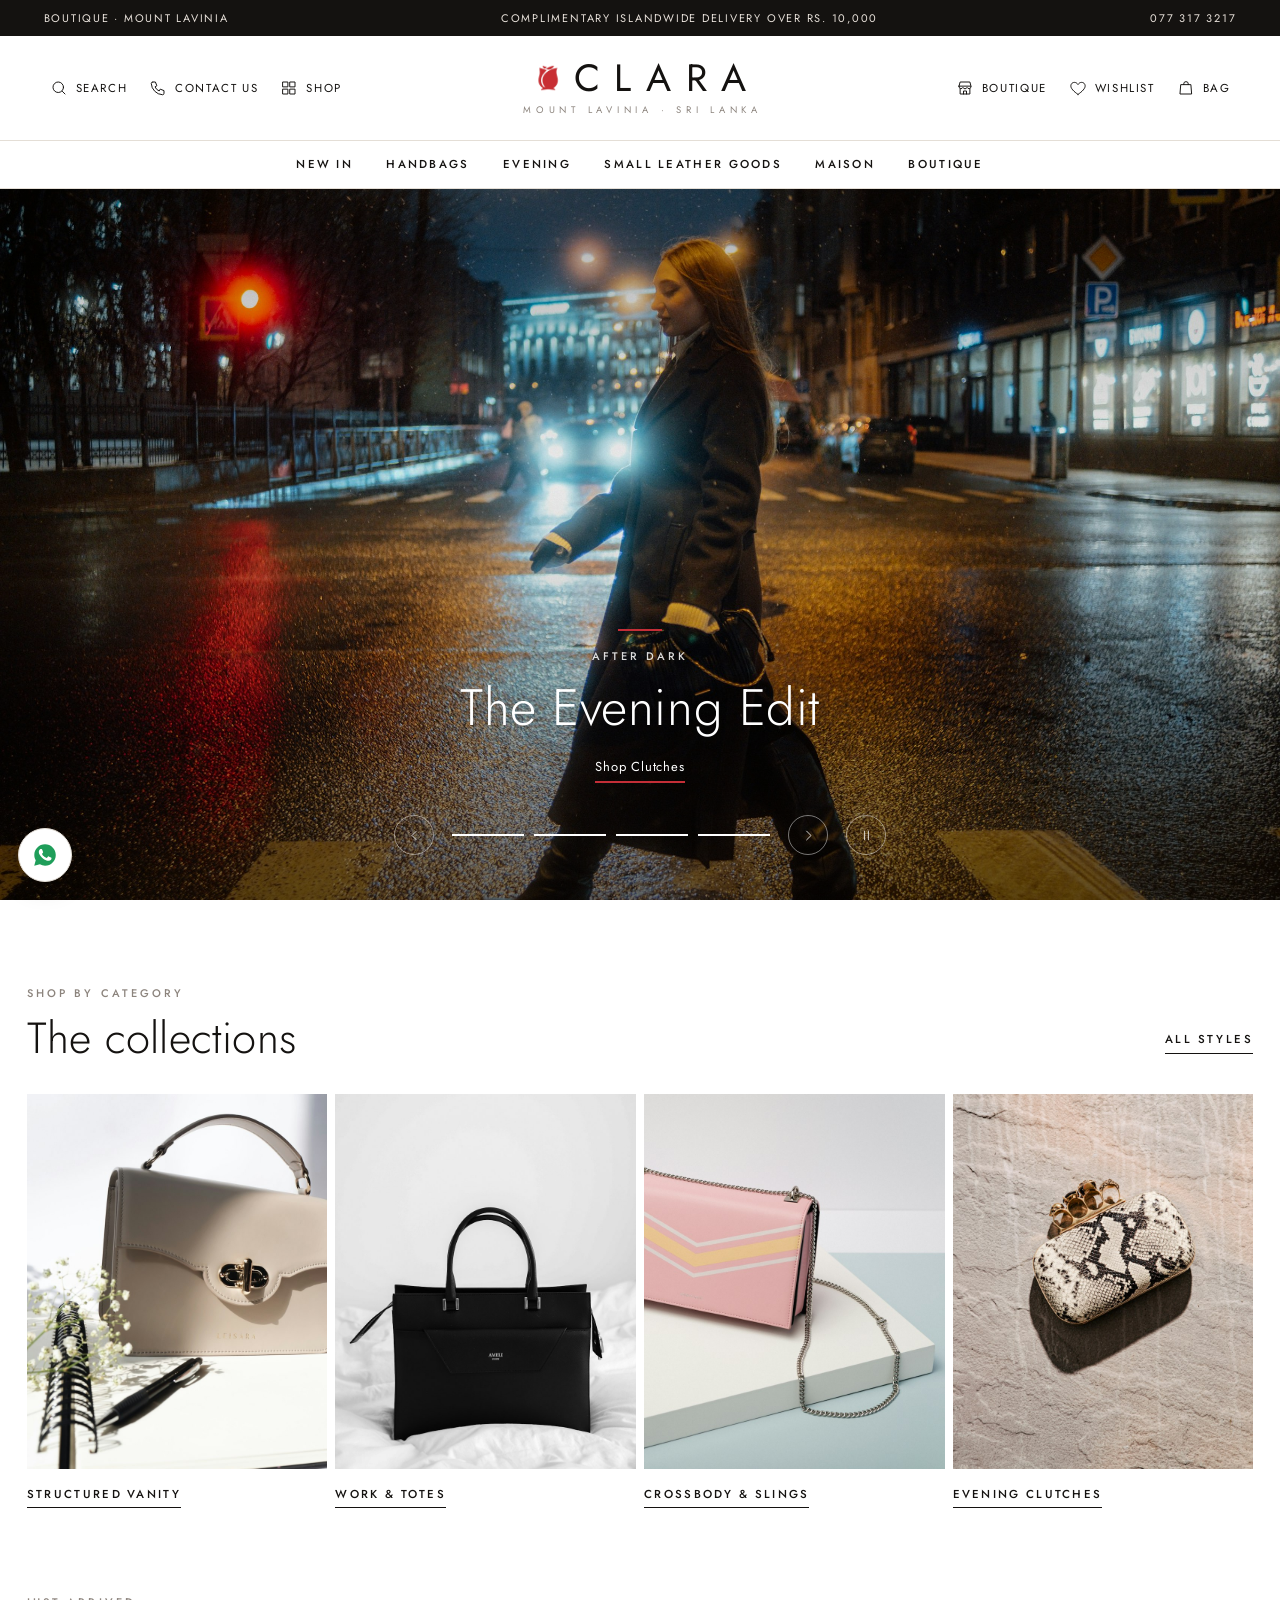
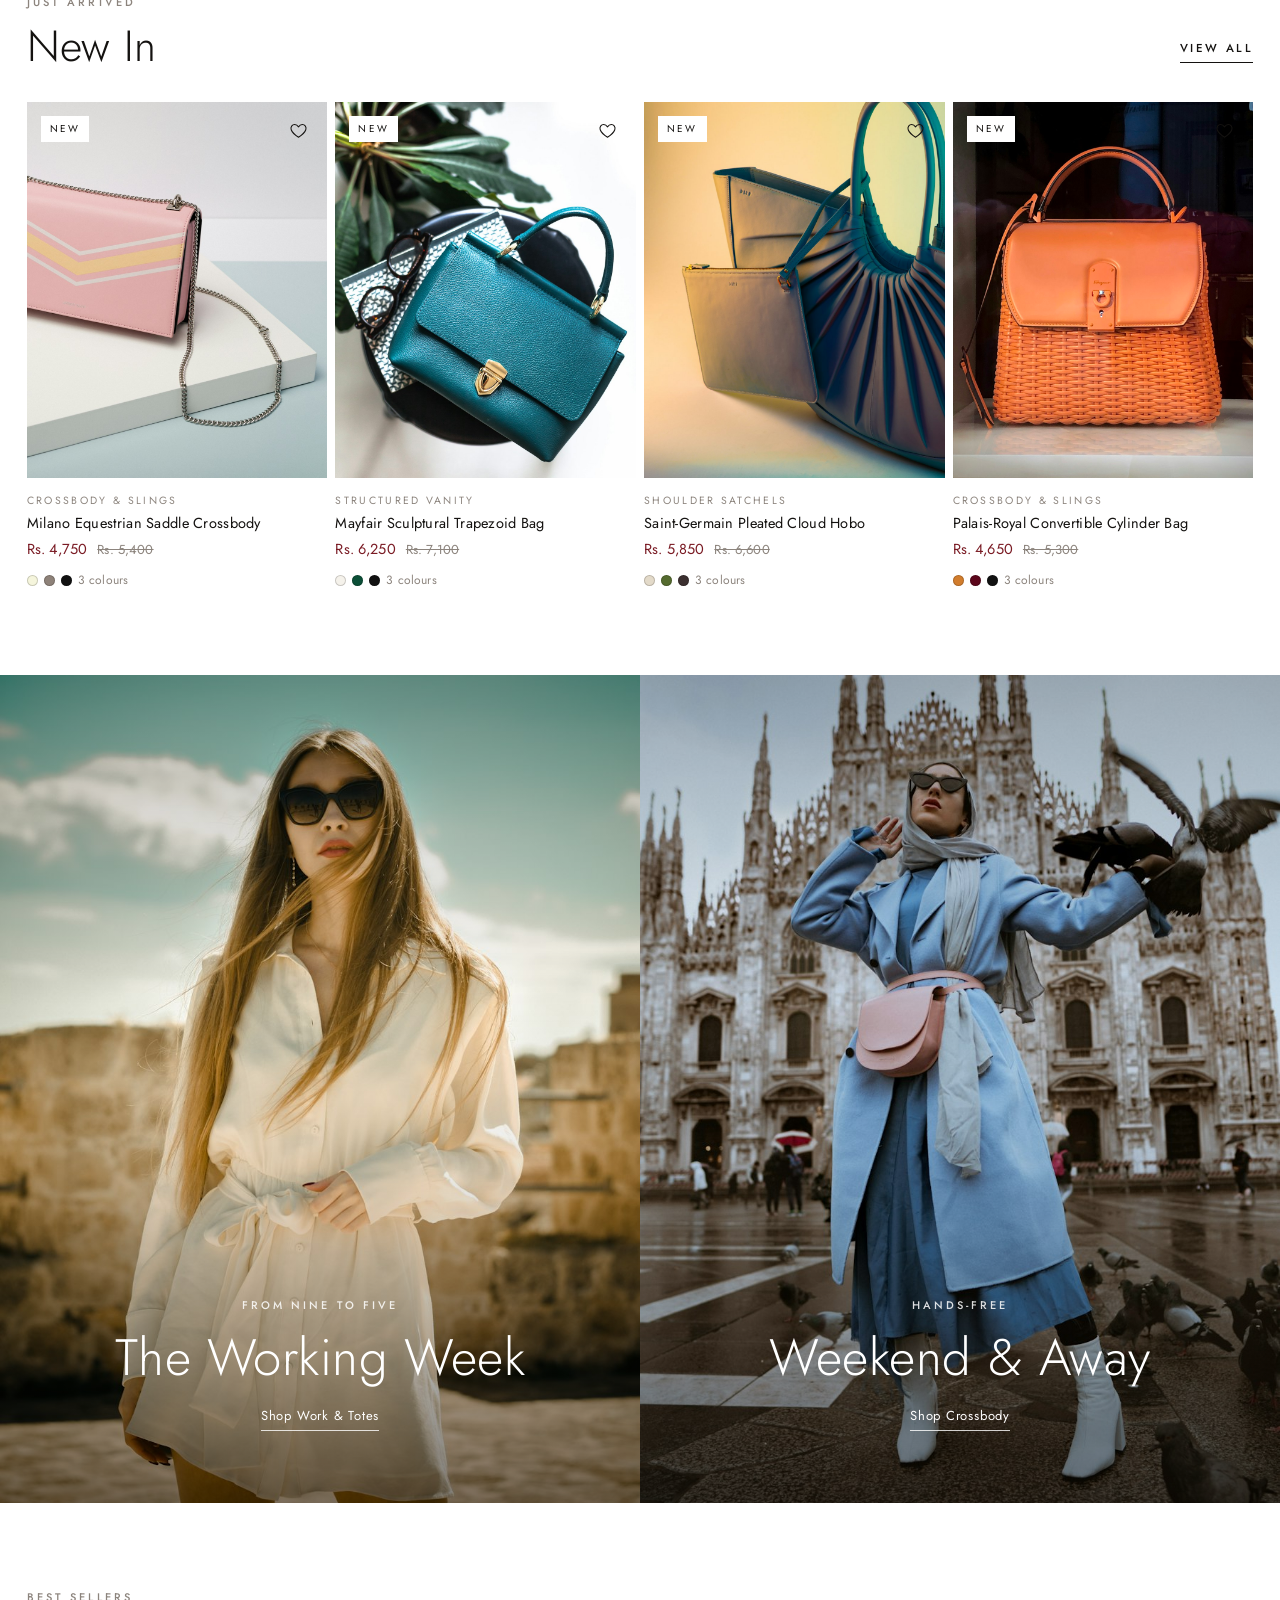
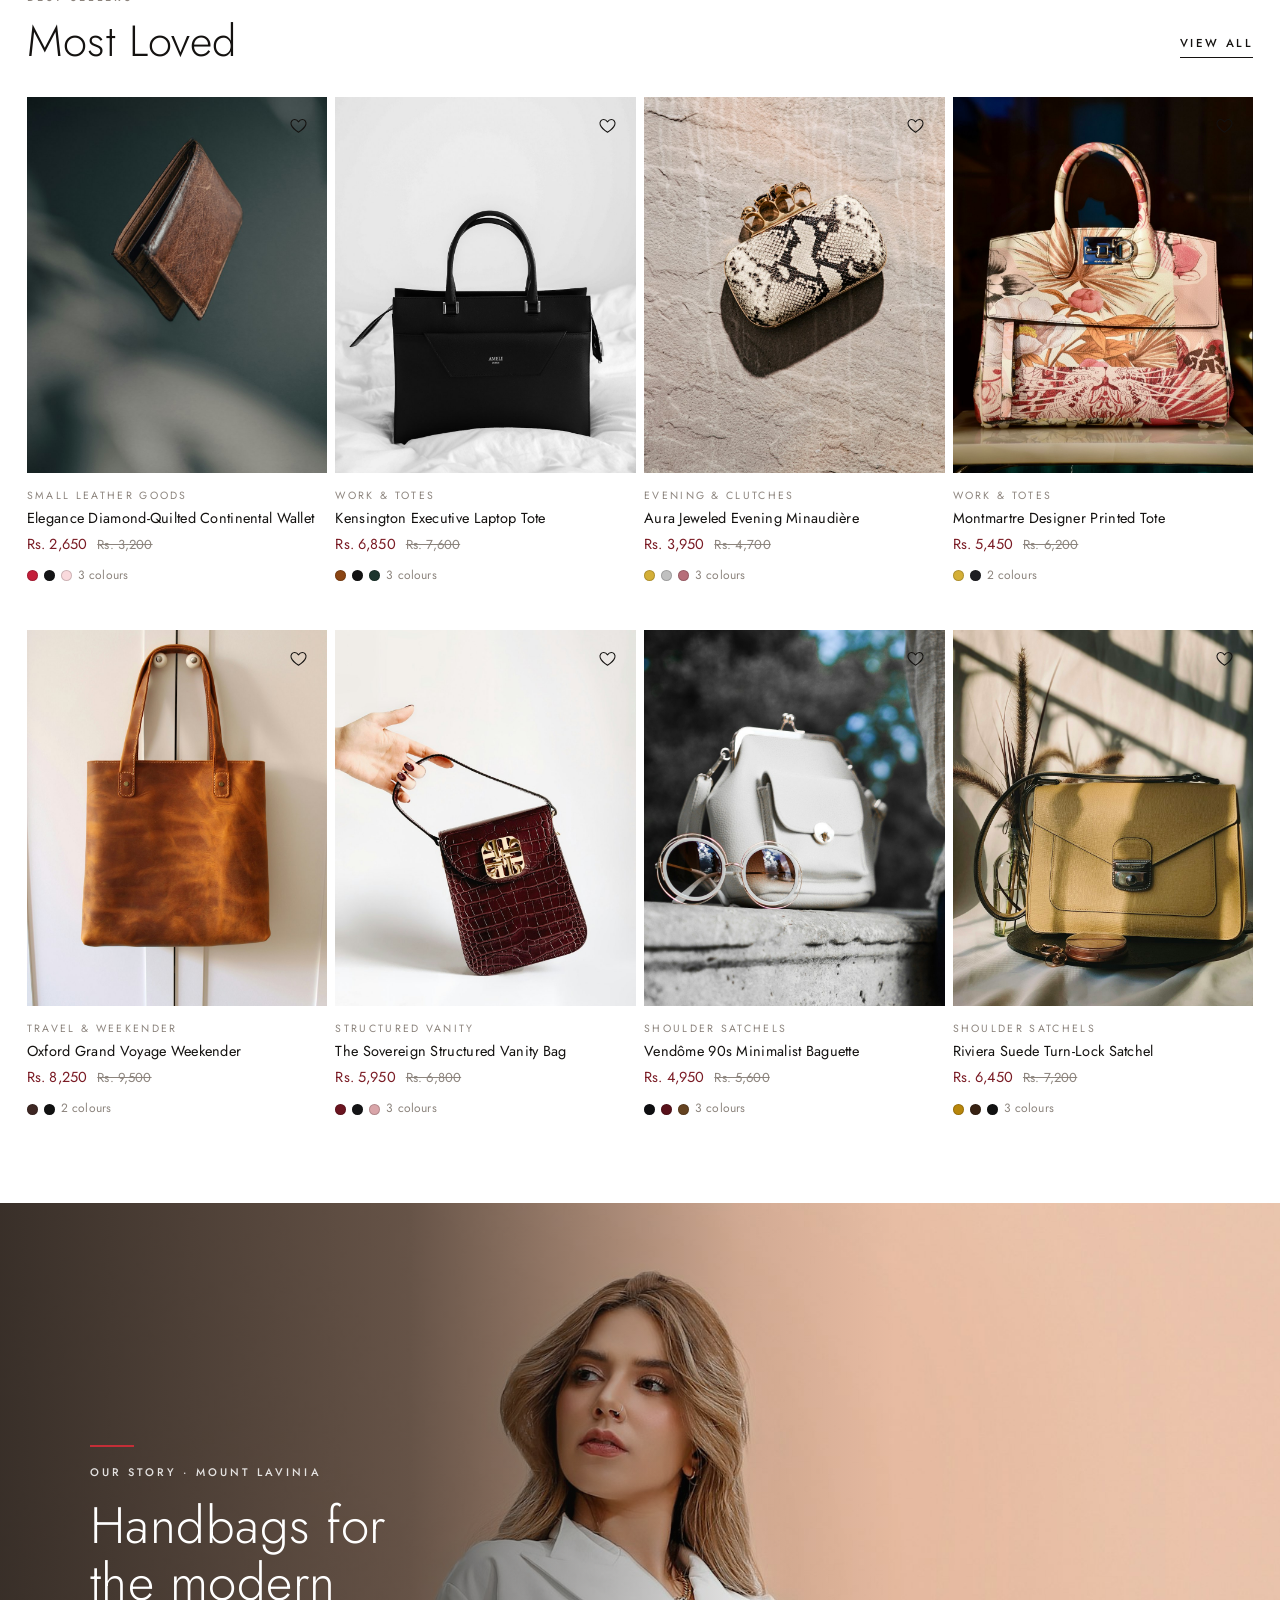
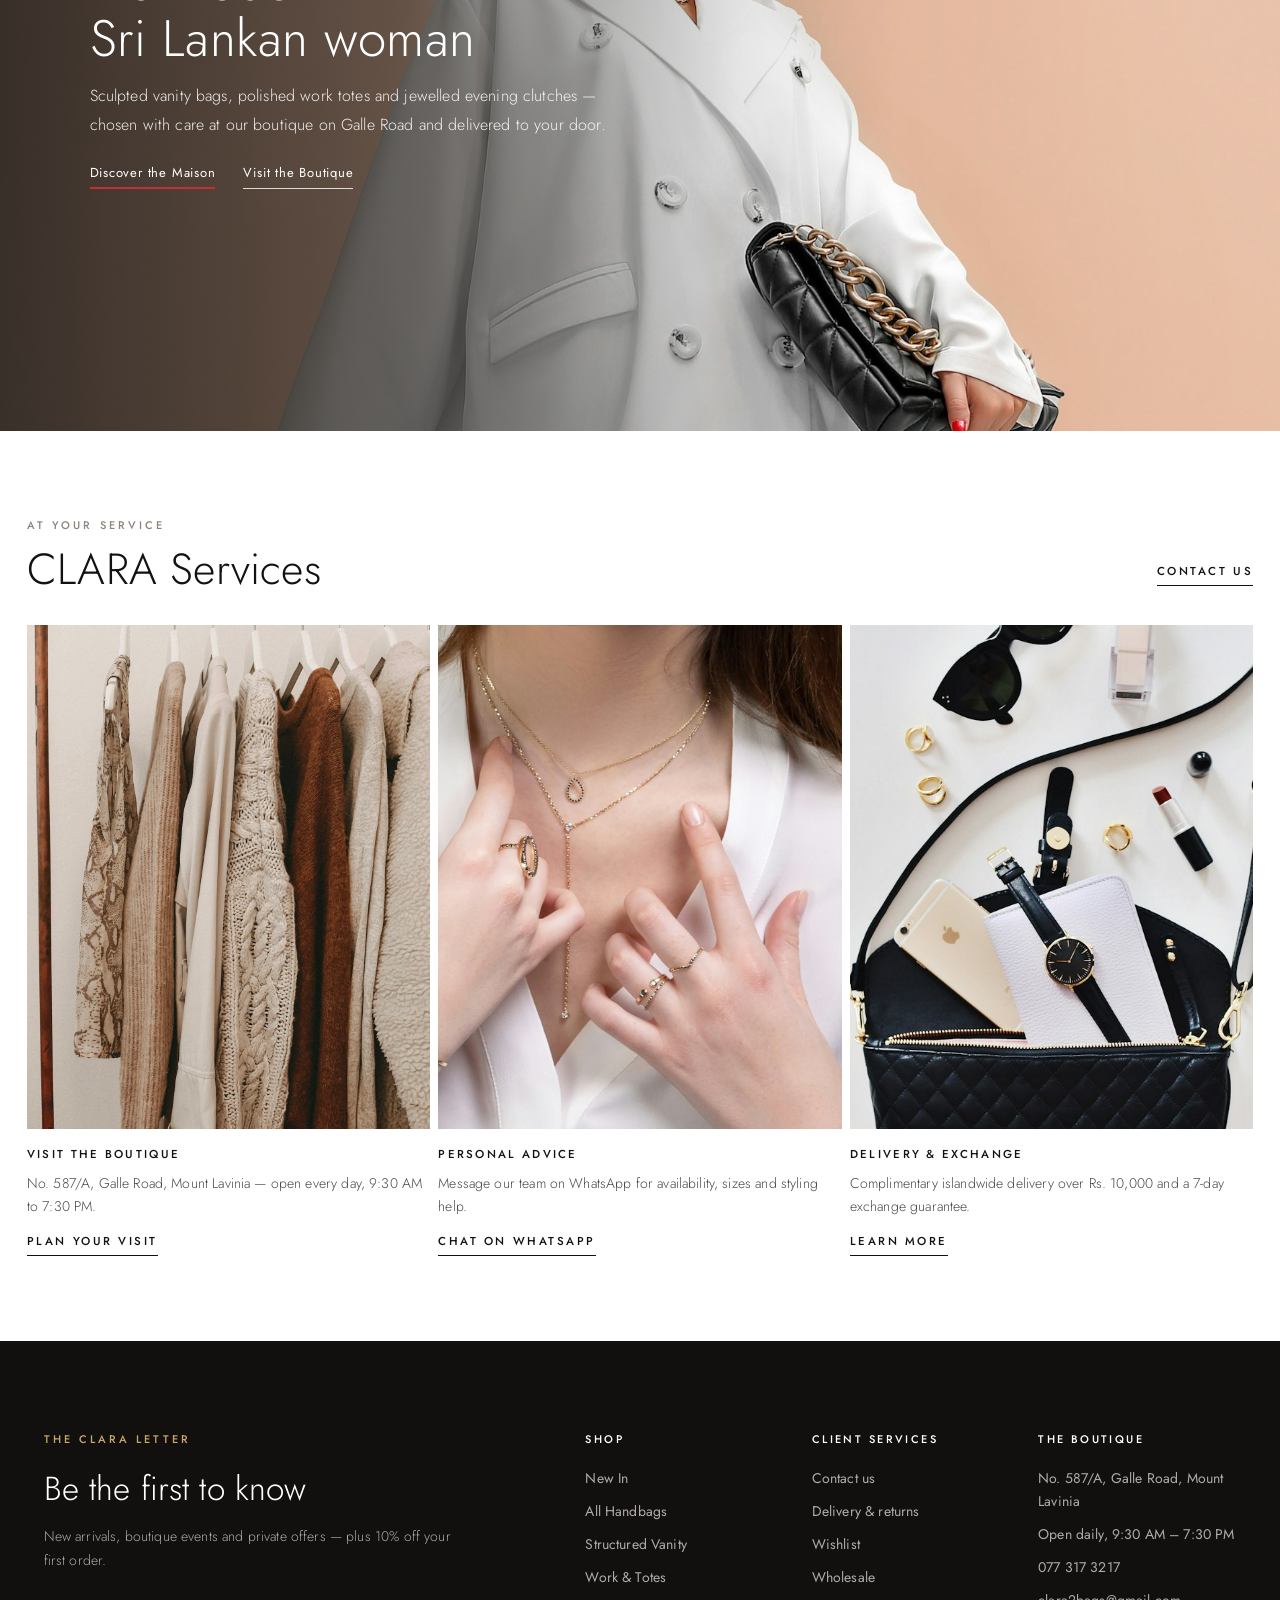
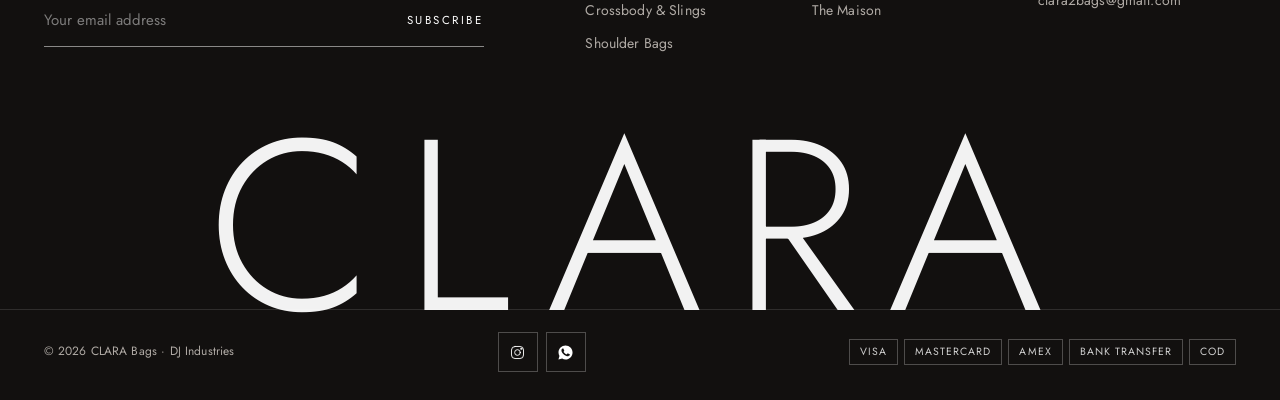
==== commit 9eddce52: "Home: replace Signature and brand-story sections with one animated Our Story panel The Quiet luxury " ====
--- a/index.html
+++ b/index.html
@@ -87,43 +87,18 @@
       <div class="hrow prow prow--2" id="lovedRow"></div>
     </section>
 
-    <!-- 6. Signature -->
-    <section class="split">
-      <div class="split__img"><img src="assets/img/spotlight-sovereign.jpg" alt="The Sovereign structured vanity bag in Bordeaux Wine" loading="lazy"></div>
-      <div class="split__body" style="background:#fff">
-        <span class="kicker reveal">The Signature</span>
-        <h2 class="title-lg reveal d1">The Sovereign Vanity</h2>
-        <p class="body-lg reveal d2">Architectural lines, a polished turn-lock that closes with a quiet click and a detachable strap that takes it from hand to shoulder. Our most-loved silhouette, in Bordeaux Wine, Onyx Noir and Rose Quartz.</p>
-        <div class="price-line reveal d3"><span>Rs. 5,950</span><s>Rs. 6,800</s></div>
-        <div class="reveal d4" style="display:flex;gap:12px;flex-wrap:wrap">
-          <button type="button" class="btn" onclick="addToCart(1, 'Bordeaux Wine', 1)">Add to bag</button>
-          <a href="product.html?id=1" class="btn btn-outline">Discover</a>
-        </div>
+    <!-- 6. Our story -->
+    <section class="panel tall story" aria-labelledby="storyTitle">
+      <img src="assets/img/wide-coat.jpg" alt="Woman in a white coat with a quilted black chain bag" loading="lazy" style="object-position:60% 20%">
+      <div class="panel__cap">
+        <span class="kicker reveal">Our Story · Mount Lavinia</span>
+        <h2 id="storyTitle" class="reveal d1">Handbags for the modern Sri&nbsp;Lankan woman</h2>
+        <p class="reveal d2">Sculpted vanity bags, polished work totes and jewelled evening clutches — chosen with care at our boutique on Galle Road and delivered to your door.</p>
+        <div class="panel__links reveal d3"><a href="about.html">Discover the Maison</a><a href="contact.html">Visit the Boutique</a></div>
       </div>
     </section>
 
-    <!-- 7. Campaign -->
-    <section class="panel tall">
-      <img src="assets/img/wide-coat.jpg" alt="Woman in a white coat with a quilted black chain bag" loading="lazy" style="object-position:60% 20%">
-      <div class="panel__cap">
-        <span class="kicker">Icons</span>
-        <h2>Quiet luxury, every day</h2>
-        <div class="panel__links"><a href="shop.html?cat=shoulder">Shop Shoulder Bags</a></div>
-      </div>
-    </section>
-
-    <!-- 8. Intro / brand story -->
-    <section class="hsec is-paper" aria-labelledby="introTitle">
-      <div class="shead intro">
-        <div class="reveal"><span class="kicker">Maison CLARA · Mount Lavinia</span><h2 id="introTitle">Handbags for the modern Sri Lankan woman</h2></div>
-        <div class="intro__body reveal d1">
-          <p>Sculpted vanity bags, polished work totes and jewelled evening clutches — chosen with care at our boutique on Galle Road and delivered to your door.</p>
-          <a href="about.html" class="link">Discover the Maison</a>
-        </div>
-      </div>
-    </section>
-
-    <!-- 9. Services -->
+    <!-- 7. Services -->
     <section class="hsec" id="services" aria-labelledby="svcTitle">
       <div class="shead">
         <div><span class="kicker">At your service</span><h2 id="svcTitle">CLARA Services</h2></div>
--- a/css/main.css
+++ b/css/main.css
@@ -1124,8 +1124,6 @@
 :root { --side: clamp(16px, 2.1vw, 30px); --sec-y: clamp(56px, 6.6vw, 96px); }
 .hsec { padding: var(--sec-y) var(--side); background: #fff; }
 .hsec + .hsec { padding-top: 0; }
-.hsec.is-paper { background: var(--paper); }
-.hsec.is-paper + .hsec { padding-top: var(--sec-y); }
 
 .shead { display: flex; justify-content: space-between; align-items: flex-end; gap: 16px 32px; margin-bottom: clamp(22px, 2.6vw, 36px); }
 .shead h2 { margin-top: 12px; font-weight: 300; font-size: clamp(30px, 3.4vw, 50px); line-height: 1.05; letter-spacing: .005em; text-wrap: balance; }
@@ -1141,16 +1139,32 @@
 .hrow > a:hover .hrow__lbl { border-color: var(--rose); }
 
 /* Intro: heading left, copy + link right */
-.intro { margin: 0; align-items: flex-end; }
-.intro > div:first-child { max-width: 760px; }
-.intro__body { max-width: 500px; display: grid; justify-items: start; gap: 22px; padding-bottom: 6px; }
-.intro__body p { color: var(--ink-2); font-weight: 300; font-size: 16px; line-height: 1.85; text-wrap: pretty; }
 
 /* Product rows (New In, Most Loved): product cards on the tile grid */
 .prow .card__media { aspect-ratio: 4/5; }
 .prow .card__body { padding-top: 14px; }
 .prow .card__name { font-size: 14.5px; }
 .prow--2 { row-gap: 44px; } /* Most Loved: two rows of four */
+
+/* Our story: full-bleed photo with the caption on a dark fade at the left; the image eases in
+   and the caption rises line by line as it scrolls into view */
+.story { justify-content: flex-start; align-items: center; text-align: left; }
+.story > img { object-position: 85% 20%; transform: scale(1.08); transition: transform 2.4s var(--ease); }
+.story:has(.is-in) > img { transform: none; }
+.story::after { background: linear-gradient(90deg, rgba(20,18,16,.82) 0%, rgba(20,18,16,.6) 32%, rgba(20,18,16,.1) 58%, rgba(20,18,16,0) 70%); }
+.story .panel__cap { justify-items: start; max-width: 720px; padding: 0 clamp(20px, 7vw, 120px); gap: 16px; }
+.story .panel__cap .kicker::before { content: ""; display: block; width: 44px; height: 2px; margin-bottom: 16px; background: var(--rose); }
+.story .panel__cap h2 { text-wrap: balance; }
+.story .panel__cap p { font-size: 16px; line-height: 1.8; color: rgba(255,255,255,.9); text-wrap: pretty; }
+.story .panel__links { justify-content: flex-start; }
+.story .panel__links a:first-child { border-bottom: 2px solid var(--rose); }
+@media (max-width: 760px) {
+  .story { align-items: flex-end; }
+  .story > img { object-position: 62% 20%; }
+  .story::after { background: linear-gradient(0deg, rgba(20,18,16,.92) 0%, rgba(20,18,16,.78) 42%, rgba(20,18,16,.15) 68%, rgba(20,18,16,0) 80%); }
+  .story .panel__cap { padding: 0 20px 48px; }
+}
+@media (prefers-reduced-motion: reduce) { .story > img { transform: none; transition: none; } }
 
 /* Services: three tall tiles with label, note and link */
 .svc { --cols: 3; }
@@ -1160,9 +1174,6 @@
 .svc p { margin: 8px 0 14px; max-width: 420px; font-size: 14px; color: var(--ink-2); font-weight: 300; }
 .svc .link { margin-top: auto; } /* links line up across tiles */
 
-@media (max-width: 900px) {
-  .intro { flex-direction: column; align-items: flex-start; gap: 22px; }
-}
 @media (max-width: 760px) {
   .hrow { grid-template-columns: none; grid-auto-flow: column; grid-auto-columns: 42%; overflow-x: auto; scroll-snap-type: x mandatory; scroll-padding: 0 var(--side); scrollbar-width: none; margin: 0 calc(-1 * var(--side)); padding: 0 var(--side) 4px; }
   .hrow::-webkit-scrollbar { display: none; }
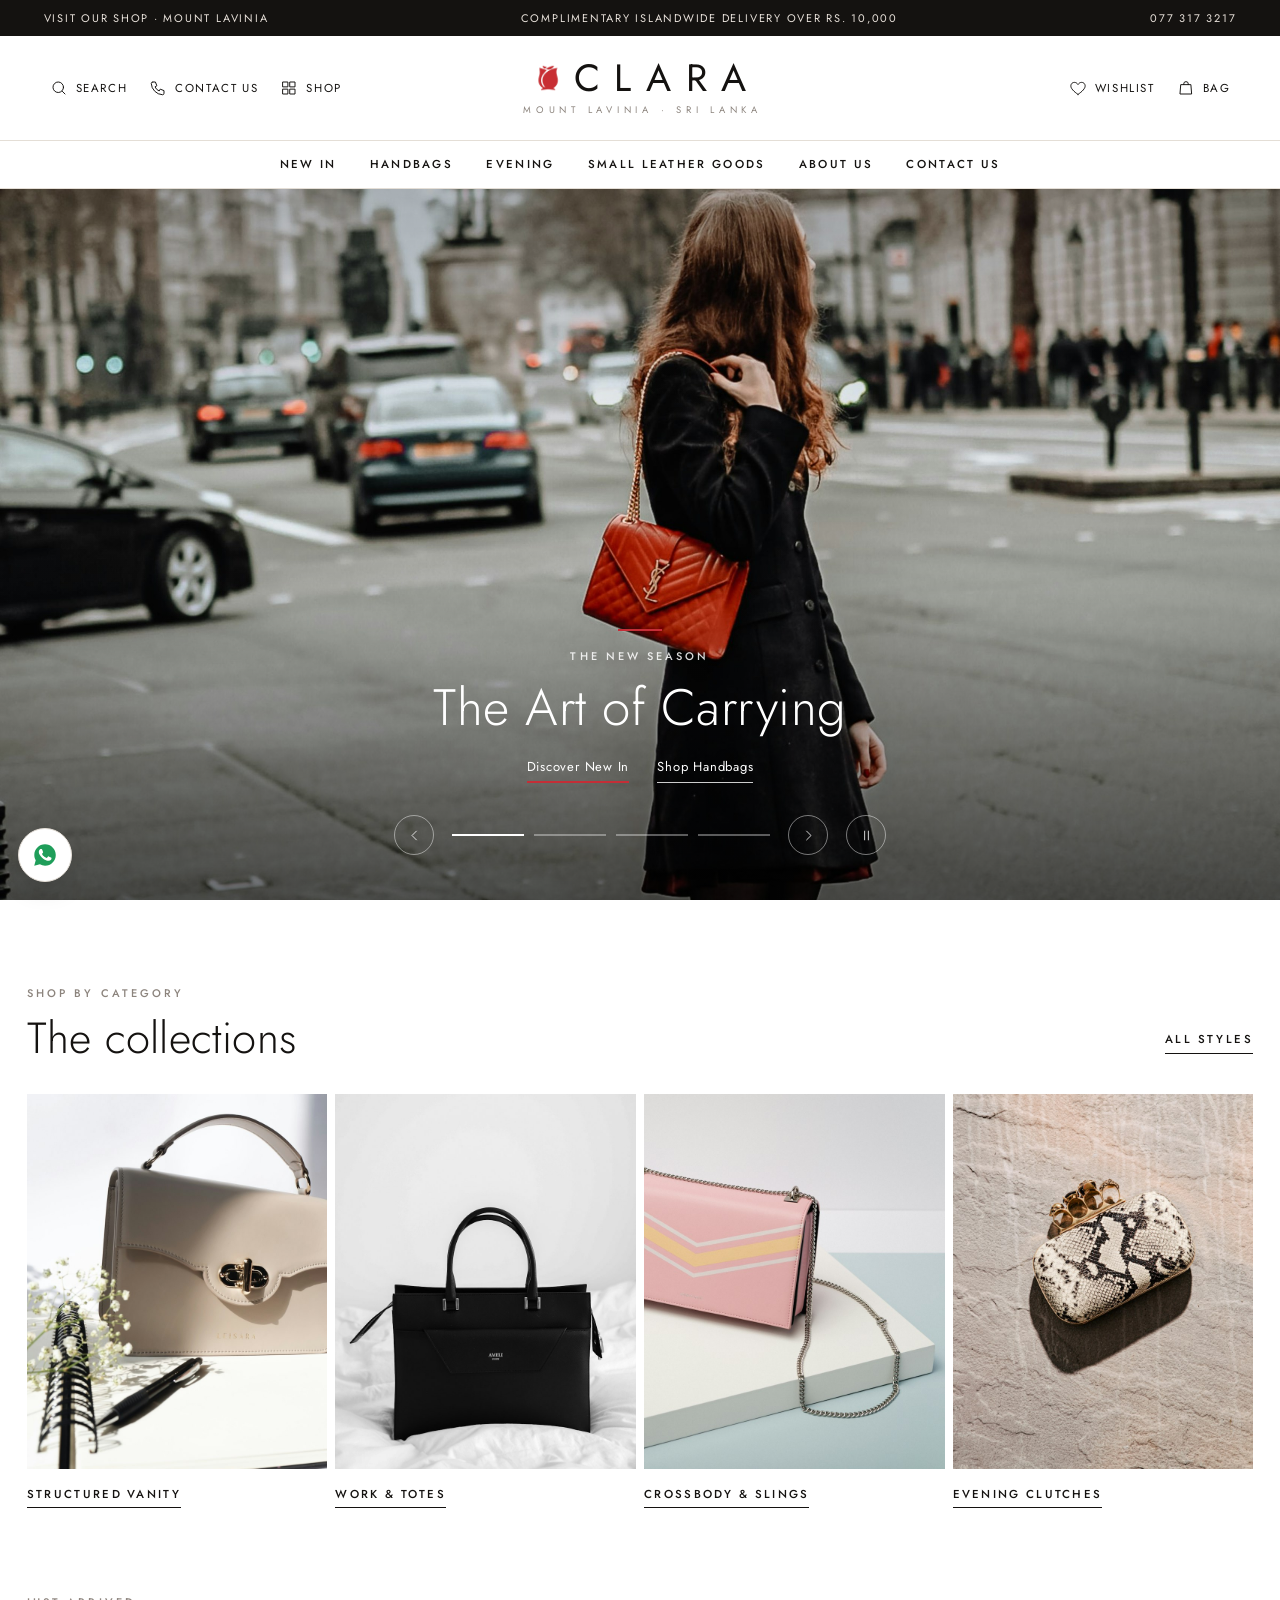
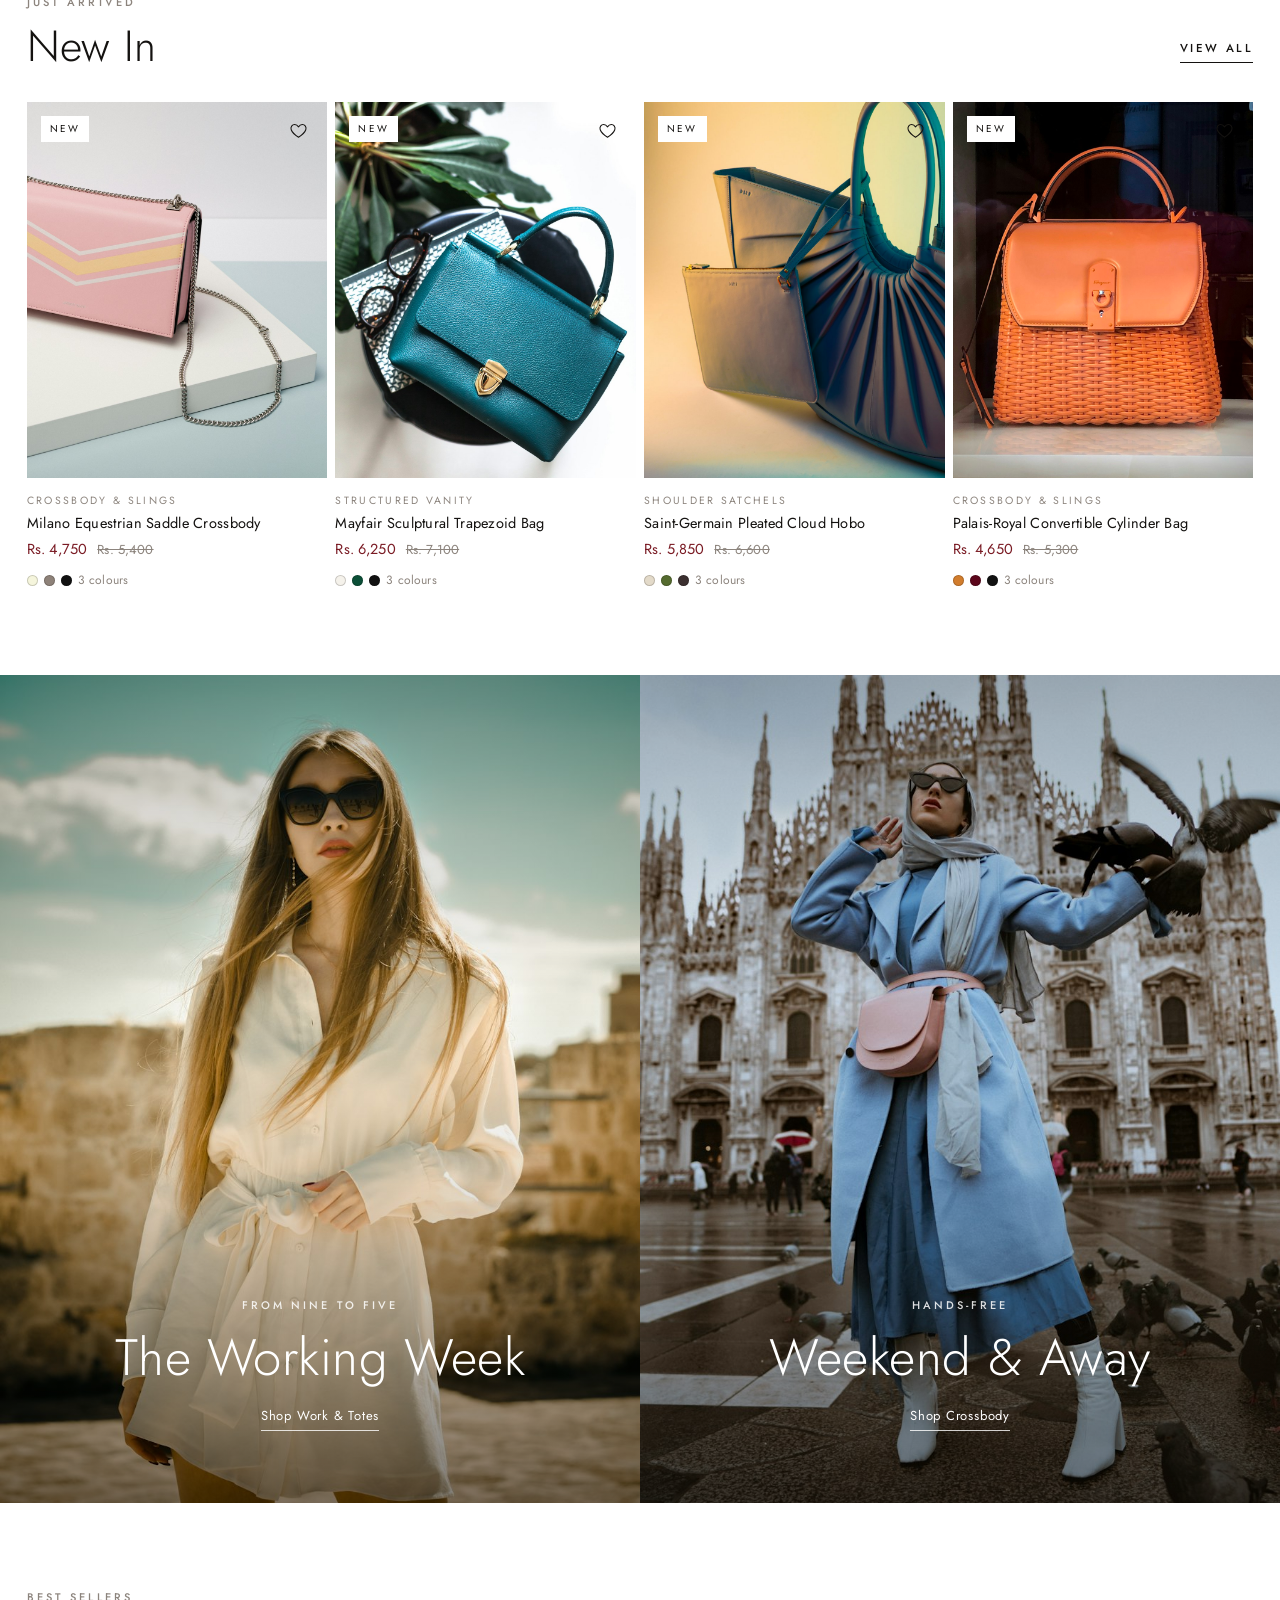
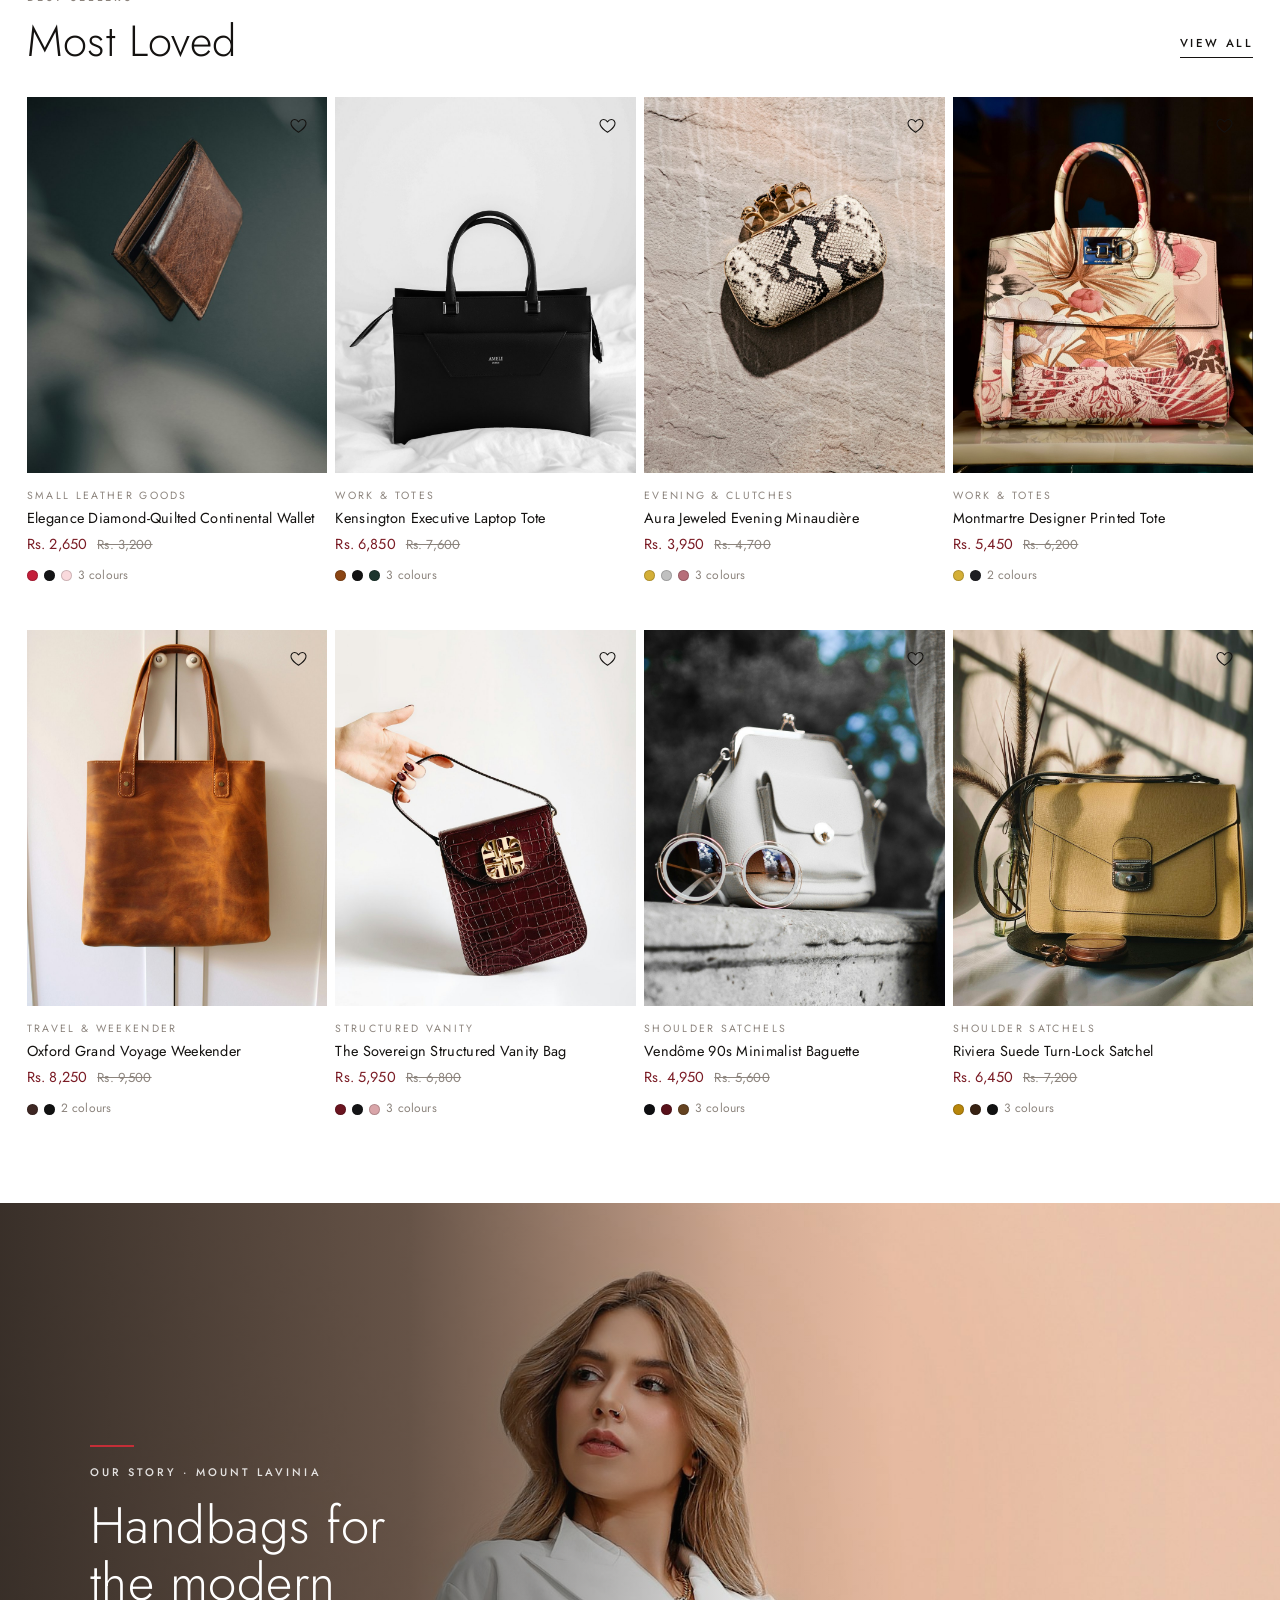
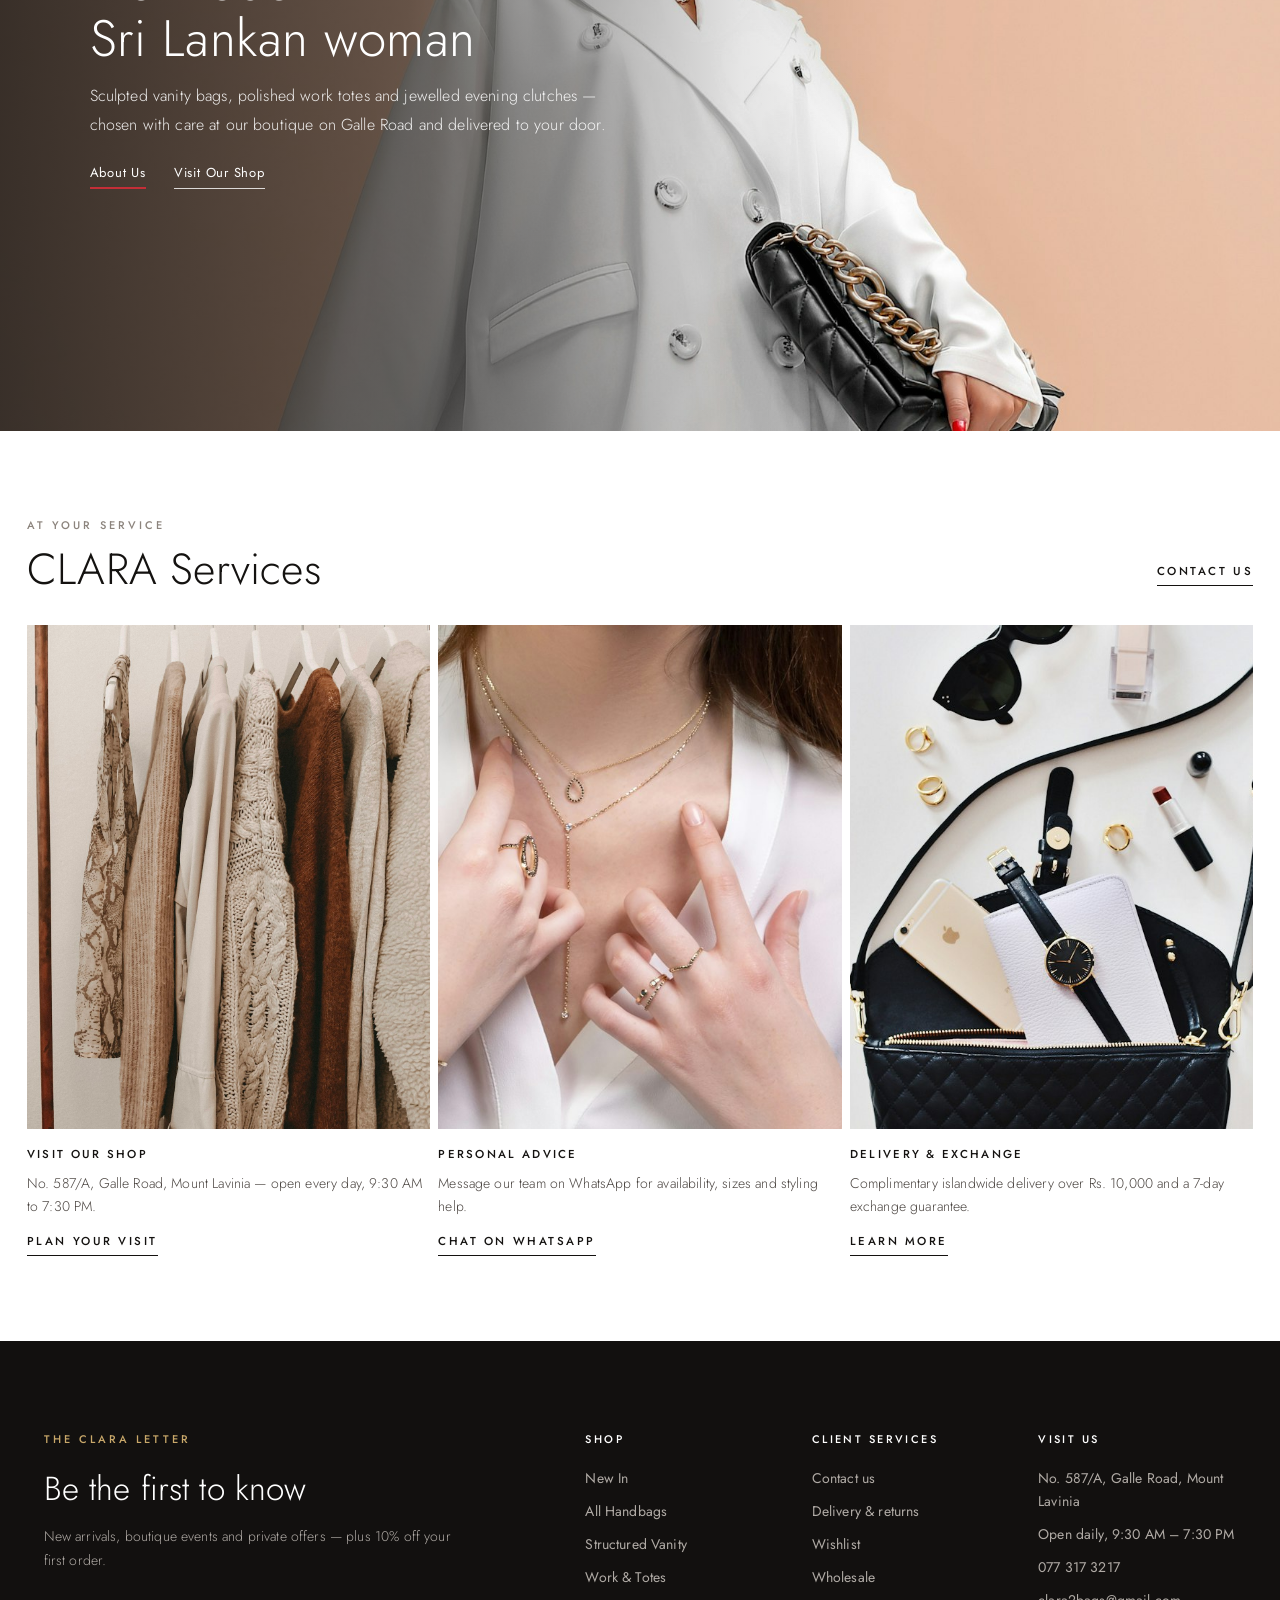
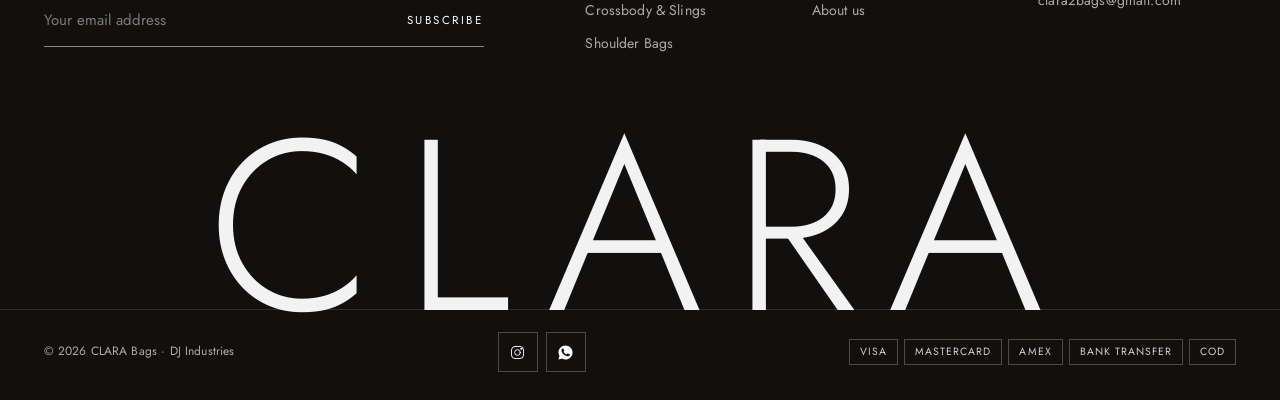
==== commit 54c76081: "Use plain page names: About Us and Contact Us instead of Maison and Boutique Renames the menu, mobil" ====
--- a/index.html
+++ b/index.html
@@ -94,7 +94,7 @@
         <span class="kicker reveal">Our Story · Mount Lavinia</span>
         <h2 id="storyTitle" class="reveal d1">Handbags for the modern Sri&nbsp;Lankan woman</h2>
         <p class="reveal d2">Sculpted vanity bags, polished work totes and jewelled evening clutches — chosen with care at our boutique on Galle Road and delivered to your door.</p>
-        <div class="panel__links reveal d3"><a href="about.html">Discover the Maison</a><a href="contact.html">Visit the Boutique</a></div>
+        <div class="panel__links reveal d3"><a href="about.html">About Us</a><a href="contact.html">Visit Our Shop</a></div>
       </div>
     </section>
 
@@ -105,7 +105,7 @@
         <a href="contact.html" class="link">Contact us</a>
       </div>
       <div class="hrow svc">
-        <a href="contact.html" class="reveal d1"><span class="hrow__img"><img src="assets/img/boutique.jpg" alt="Boutique interior" loading="lazy"></span><h3 class="hrow__lbl">Visit the Boutique</h3><p>No. 587/A, Galle Road, Mount Lavinia — open every day, 9:30 AM to 7:30 PM.</p><span class="link">Plan your visit</span></a>
+        <a href="contact.html" class="reveal d1"><span class="hrow__img"><img src="assets/img/boutique.jpg" alt="Boutique interior" loading="lazy"></span><h3 class="hrow__lbl">Visit Our Shop</h3><p>No. 587/A, Galle Road, Mount Lavinia — open every day, 9:30 AM to 7:30 PM.</p><span class="link">Plan your visit</span></a>
         <a href="https://wa.me/94773173217?text=Hello%20CLARA%2C%20I%20would%20like%20some%20styling%20advice." target="_blank" rel="noopener" class="reveal d2"><span class="hrow__img"><img src="assets/img/ig-jewel.jpg" alt="Hands with fine jewellery" loading="lazy"></span><h3 class="hrow__lbl">Personal Advice</h3><p>Message our team on WhatsApp for availability, sizes and styling help.</p><span class="link">Chat on WhatsApp</span></a>
         <a href="product.html?id=1#delivery" class="reveal d3"><span class="hrow__img"><img src="assets/img/ig-flatlay.jpg" alt="Handbag essentials laid out" loading="lazy"></span><h3 class="hrow__lbl">Delivery &amp; Exchange</h3><p>Complimentary islandwide delivery over Rs. 10,000 and a 7-day exchange guarantee.</p><span class="link">Learn more</span></a>
       </div>
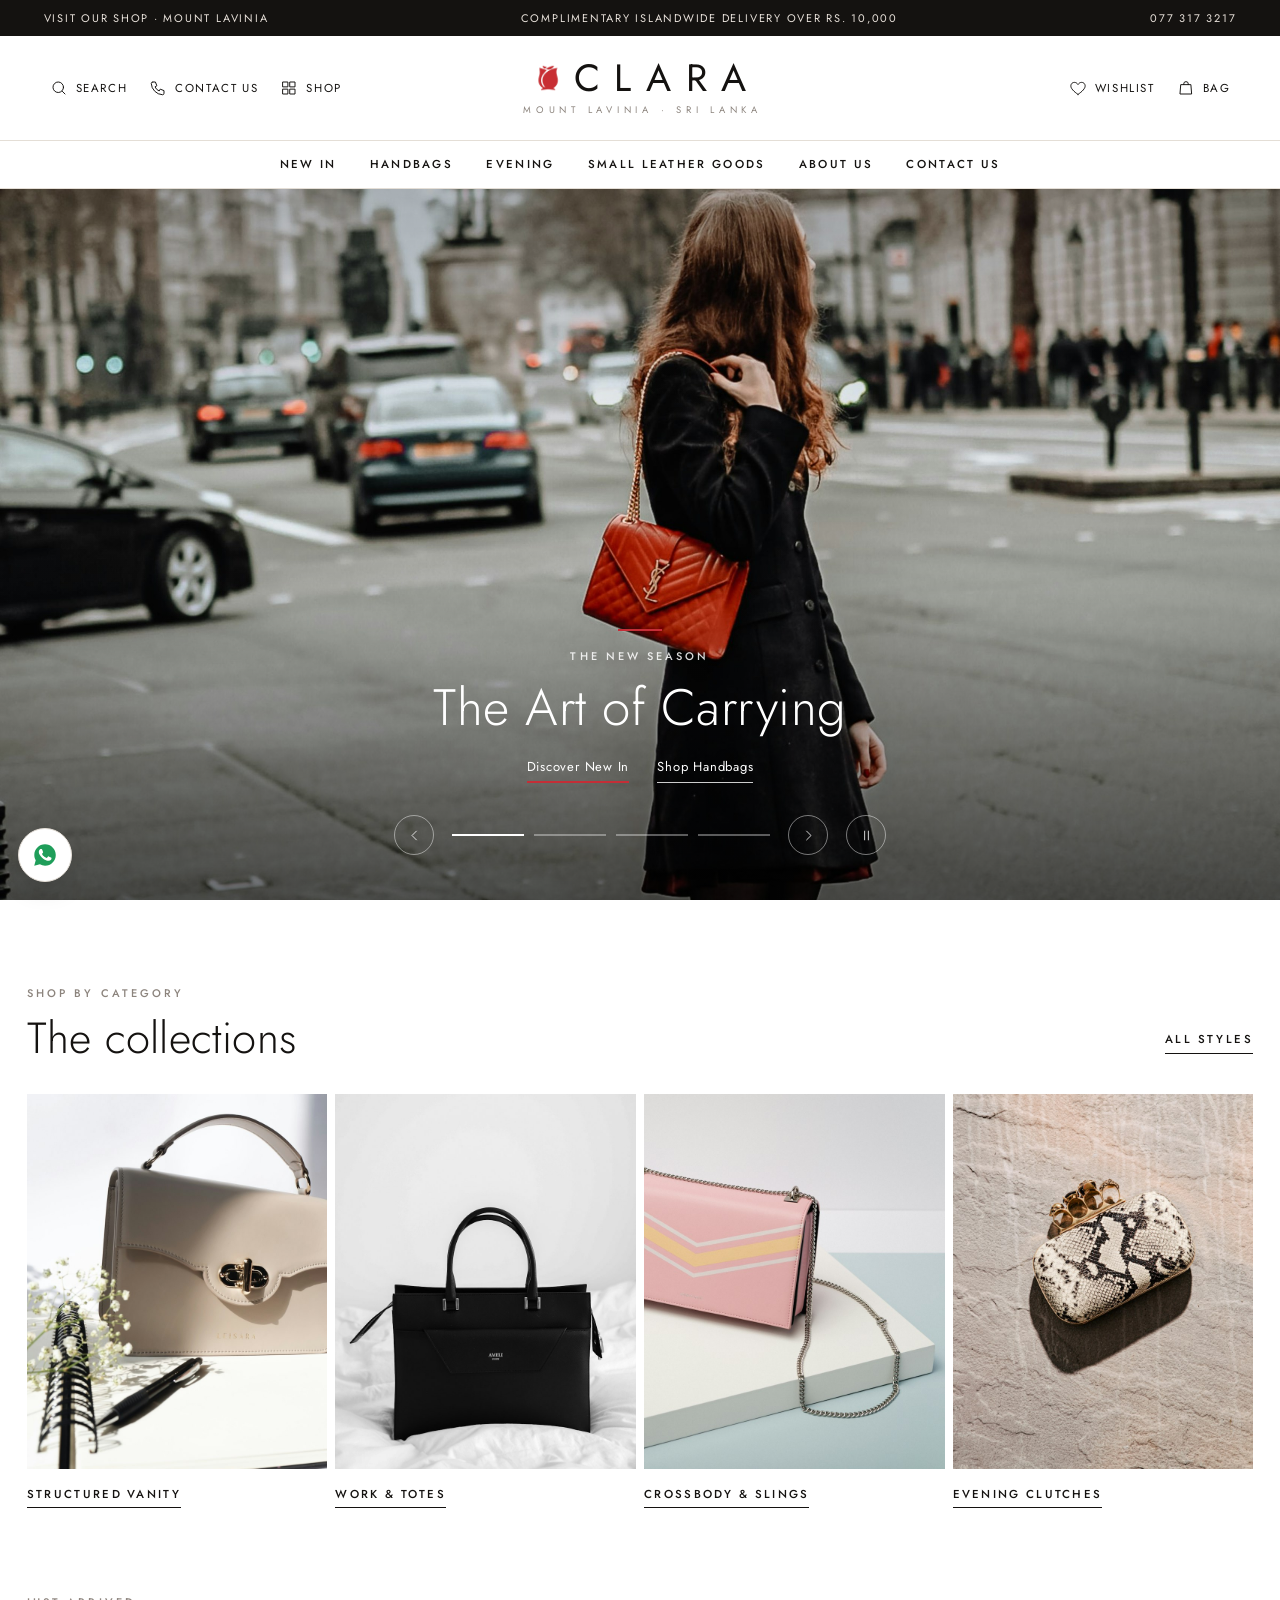
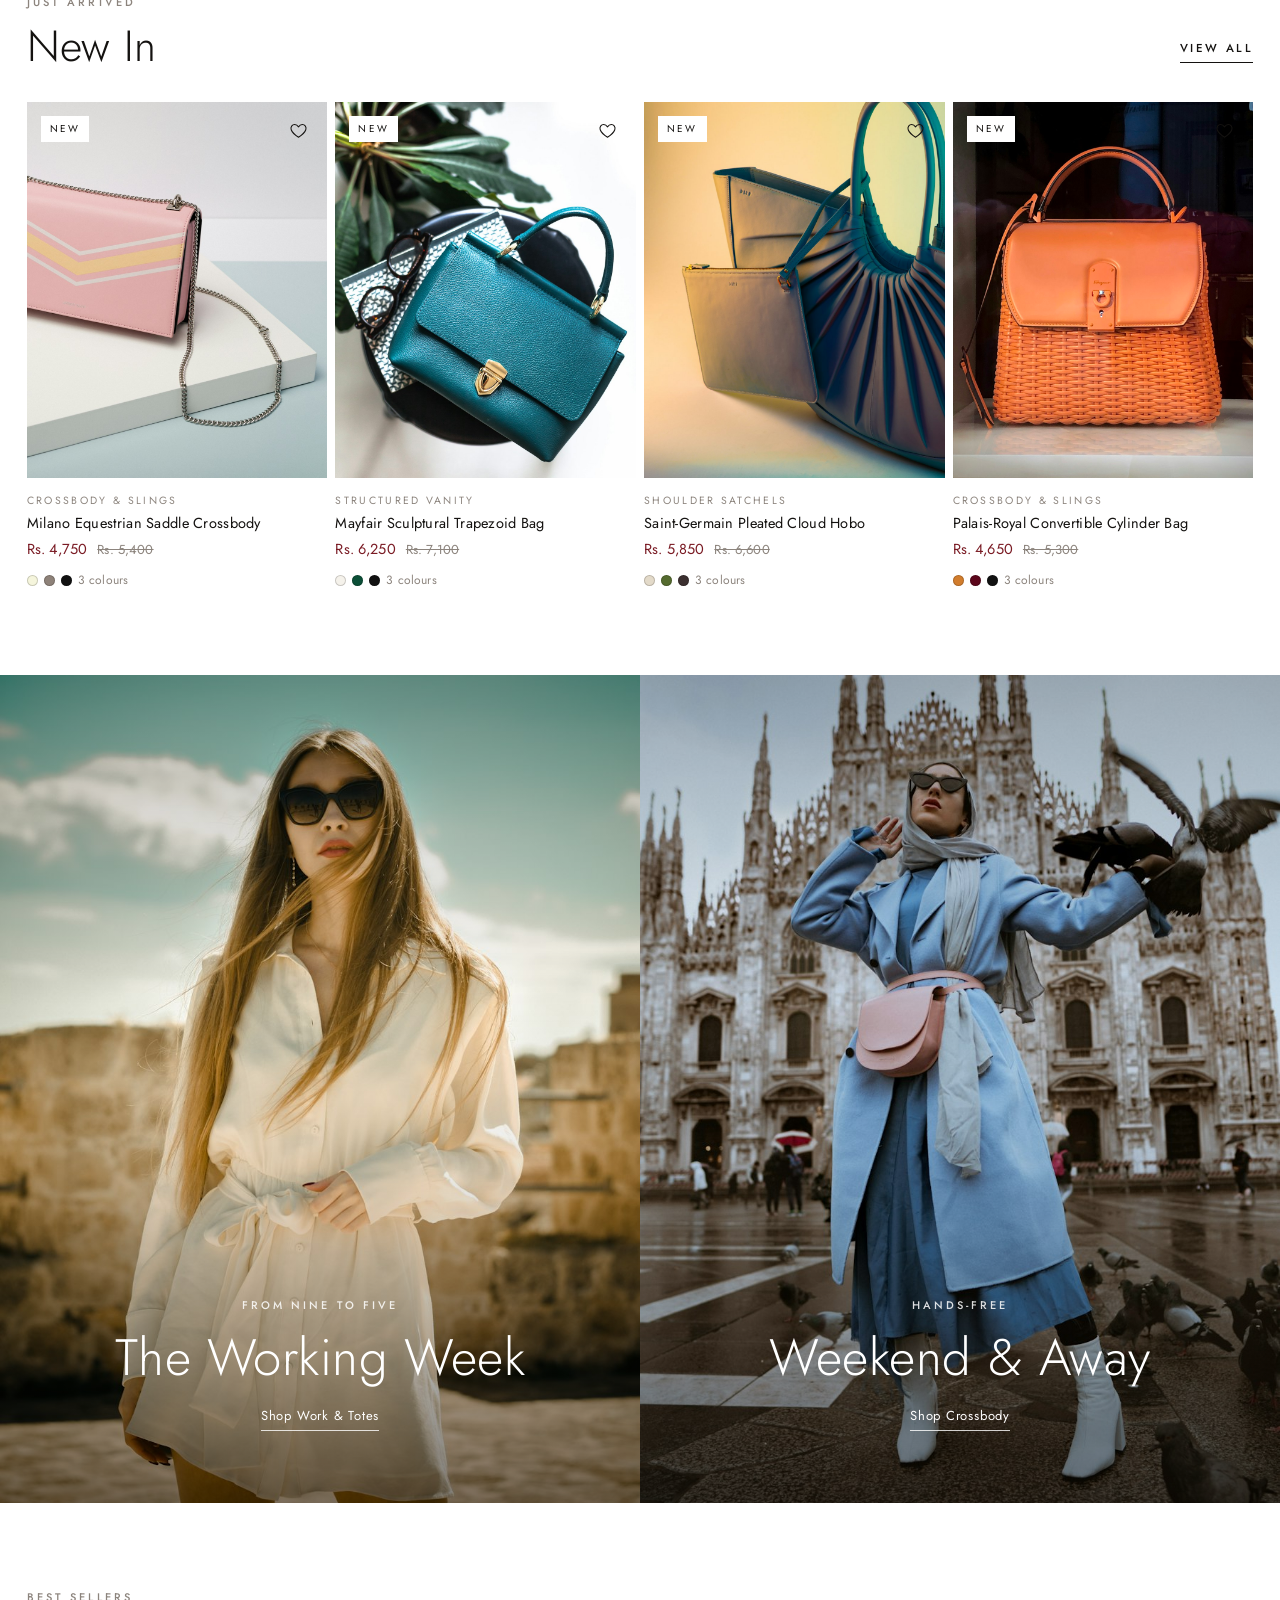
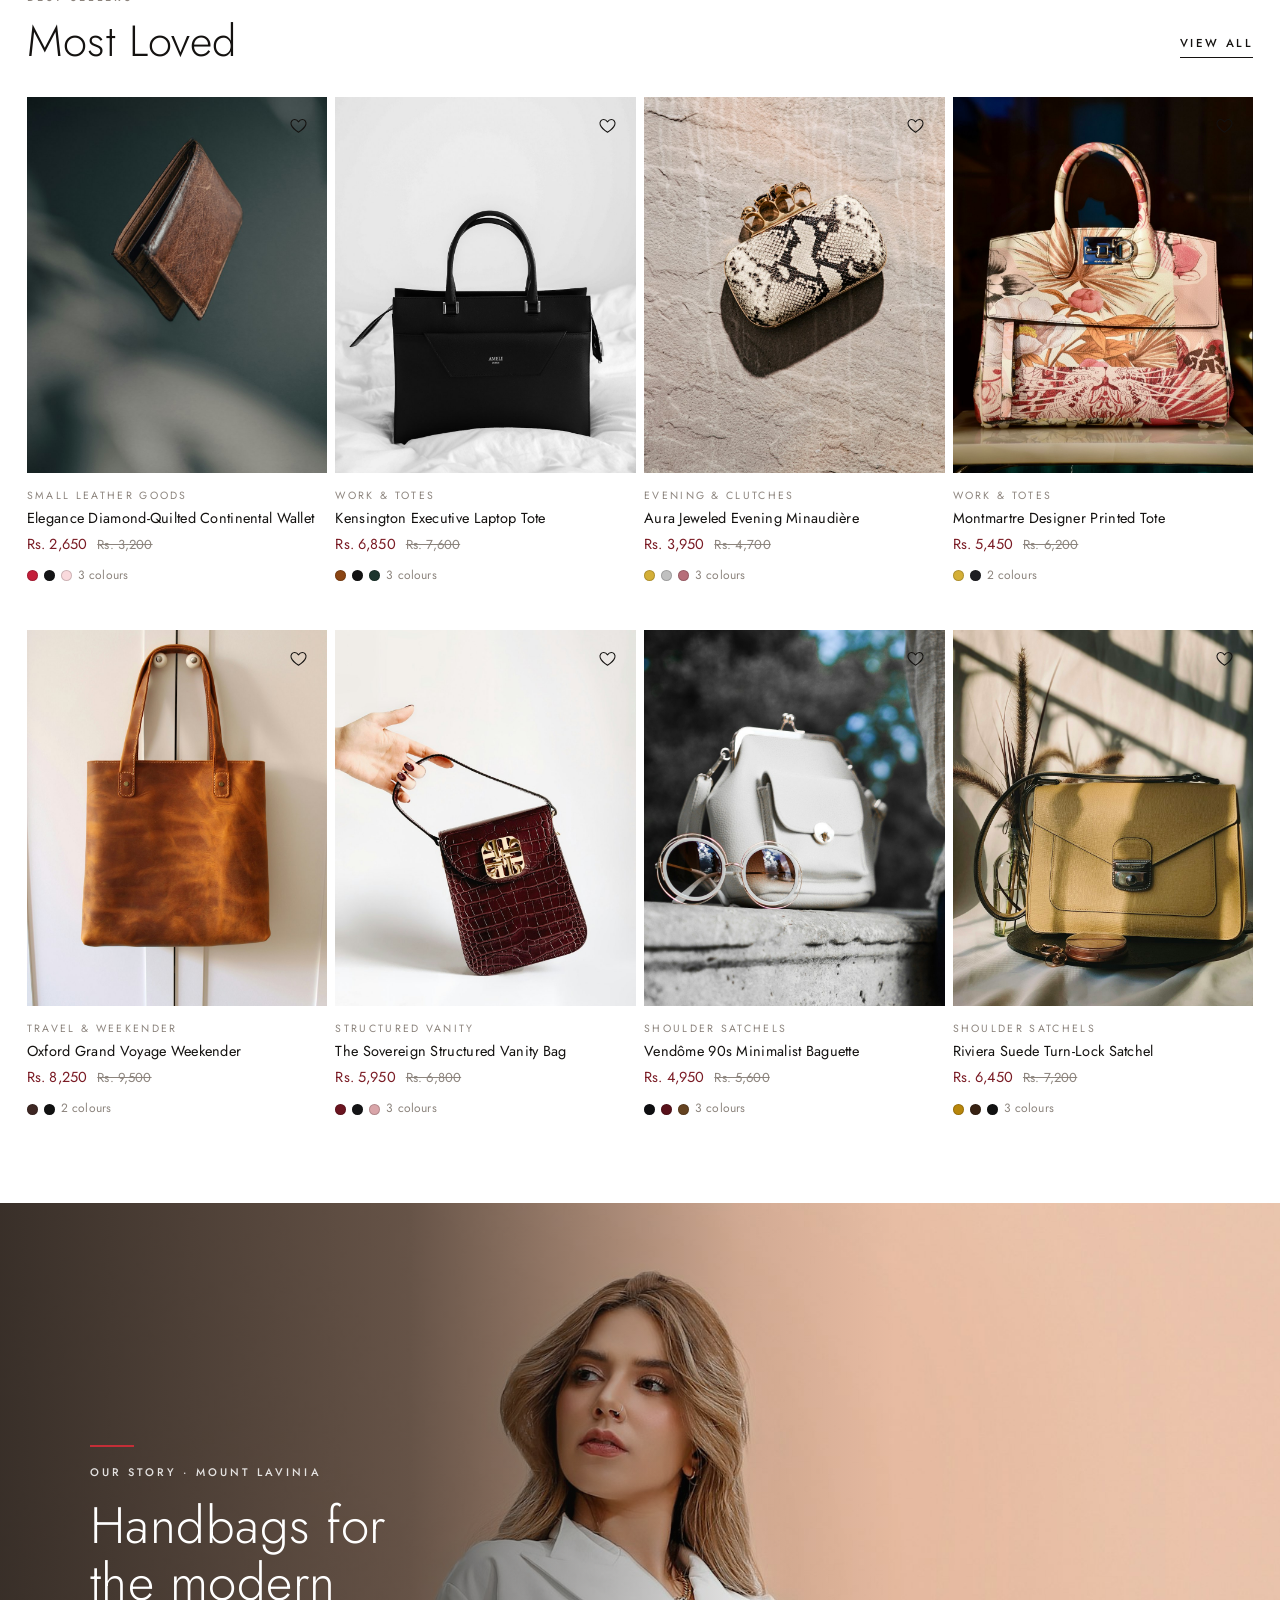
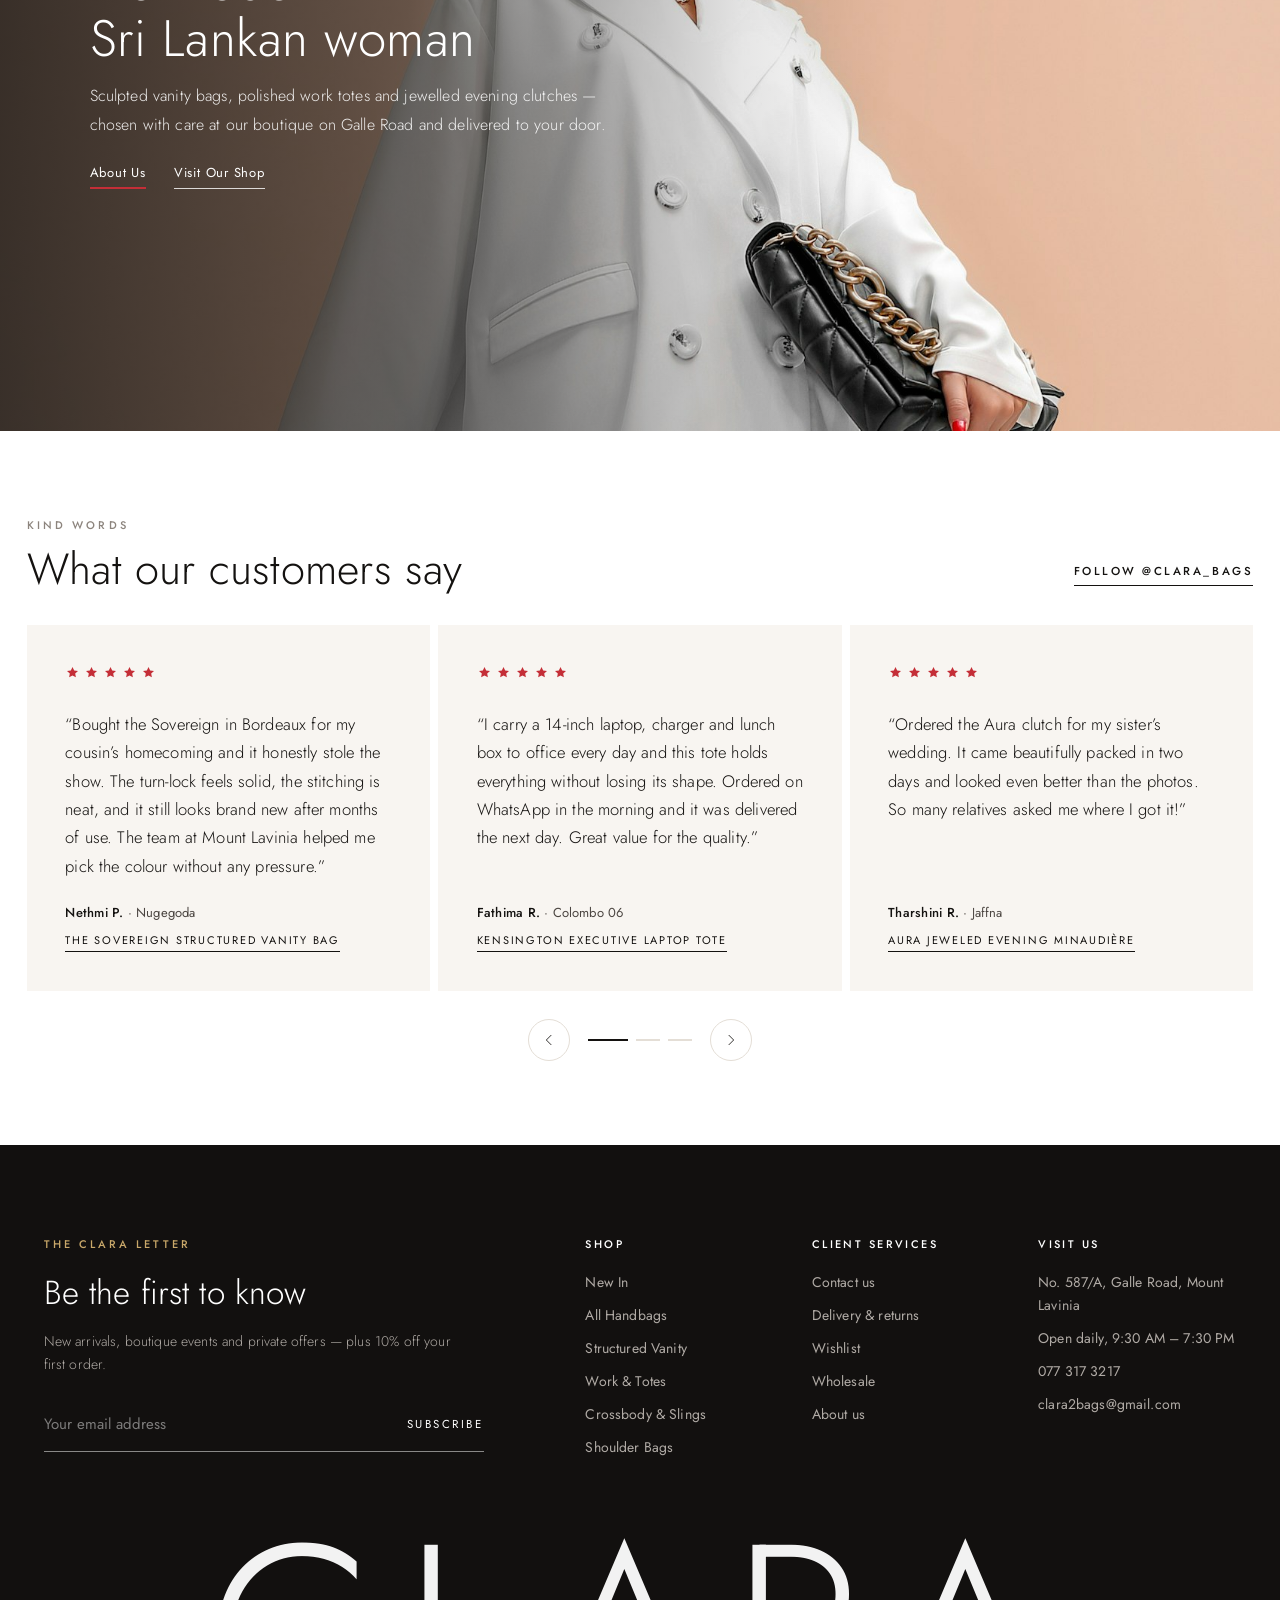
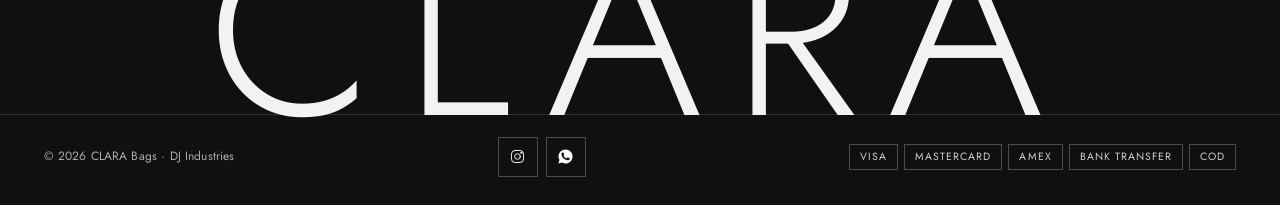
==== commit ae1be183: "Home: replace Services with a customer reviews carousel Five review cards (swipe, arrows, dots, gent" ====
--- a/index.html
+++ b/index.html
@@ -98,16 +98,19 @@
       </div>
     </section>
 
-    <!-- 7. Services -->
-    <section class="hsec" id="services" aria-labelledby="svcTitle">
-      <div class="shead">
-        <div><span class="kicker">At your service</span><h2 id="svcTitle">CLARA Services</h2></div>
-        <a href="contact.html" class="link">Contact us</a>
-      </div>
-      <div class="hrow svc">
-        <a href="contact.html" class="reveal d1"><span class="hrow__img"><img src="assets/img/boutique.jpg" alt="Boutique interior" loading="lazy"></span><h3 class="hrow__lbl">Visit Our Shop</h3><p>No. 587/A, Galle Road, Mount Lavinia — open every day, 9:30 AM to 7:30 PM.</p><span class="link">Plan your visit</span></a>
-        <a href="https://wa.me/94773173217?text=Hello%20CLARA%2C%20I%20would%20like%20some%20styling%20advice." target="_blank" rel="noopener" class="reveal d2"><span class="hrow__img"><img src="assets/img/ig-jewel.jpg" alt="Hands with fine jewellery" loading="lazy"></span><h3 class="hrow__lbl">Personal Advice</h3><p>Message our team on WhatsApp for availability, sizes and styling help.</p><span class="link">Chat on WhatsApp</span></a>
-        <a href="product.html?id=1#delivery" class="reveal d3"><span class="hrow__img"><img src="assets/img/ig-flatlay.jpg" alt="Handbag essentials laid out" loading="lazy"></span><h3 class="hrow__lbl">Delivery &amp; Exchange</h3><p>Complimentary islandwide delivery over Rs. 10,000 and a 7-day exchange guarantee.</p><span class="link">Learn more</span></a>
+    <!-- 7. Customer reviews -->
+    <section class="hsec" aria-labelledby="revTitle">
+      <div class="shead">
+        <div><span class="kicker">Kind words</span><h2 id="revTitle">What our customers say</h2></div>
+        <a href="https://www.instagram.com/clara_bags/" target="_blank" rel="noopener" class="link">Follow @clara_bags</a>
+      </div>
+      <div class="rev" aria-roledescription="carousel" aria-label="Customer reviews">
+        <div class="rev__track" id="revTrack" tabindex="0"></div>
+        <div class="rev__nav">
+          <button type="button" class="rev__arrow" data-step="-1" aria-label="Previous review"><span data-icon="chev-left"></span></button>
+          <div class="rev__dots" id="revDots"></div>
+          <button type="button" class="rev__arrow" data-step="1" aria-label="Next review"><span data-icon="chev-right"></span></button>
+        </div>
       </div>
     </section>
   </main>
@@ -190,6 +193,50 @@
       go(0);
       setPlaying(playing);
     }
+
+    // Customer reviews — placeholder copy for the client preview; replace with real customer reviews before launch.
+    const REVIEWS = [
+      { name: "Nethmi P.", town: "Nugegoda", product: 1, stars: 5, text: "Bought the Sovereign in Bordeaux for my cousin’s homecoming and it honestly stole the show. The turn-lock feels solid, the stitching is neat, and it still looks brand new after months of use. The team at Mount Lavinia helped me pick the colour without any pressure." },
+      { name: "Fathima R.", town: "Colombo 06", product: 2, stars: 5, text: "I carry a 14-inch laptop, charger and lunch box to office every day and this tote holds everything without losing its shape. Ordered on WhatsApp in the morning and it was delivered the next day. Great value for the quality." },
+      { name: "Tharshini R.", town: "Jaffna", product: 5, stars: 5, text: "Ordered the Aura clutch for my sister’s wedding. It came beautifully packed in two days and looked even better than the photos. So many relatives asked me where I got it!" },
+      { name: "Kavindya J.", town: "Kandy", product: 4, stars: 4, text: "Perfect everyday crossbody — light, the strap is comfortable and the cream colour goes with everything. I only wish it had one more inside pocket, but I’m still very happy with it." },
+      { name: "Rochelle E.", town: "Wattala", product: 12, stars: 5, text: "Treated myself to the quilted wallet in Scarlet Red. The leather is soft, there’s room for all my cards and the zip is smooth. I exchanged the colour once and the team made it so easy." }
+    ];
+    {
+      const track = document.getElementById("revTrack");
+      const dotsEl = document.getElementById("revDots");
+      const stars = n => Array.from({ length: 5 }, (_, i) => `<span class="${i < n ? "on" : ""}">${Clara.icon("star")}</span>`).join("");
+      track.innerHTML = REVIEWS.map((r, i) => {
+        const p = getProductById(r.product);
+        return `<figure class="rev__card" role="group" aria-roledescription="slide" aria-label="${i + 1} of ${REVIEWS.length}">
+          <div class="rev__stars" aria-label="${r.stars} out of 5 stars">${stars(r.stars)}</div>
+          <blockquote>“${r.text}”</blockquote>
+          <figcaption><strong>${r.name}</strong> · ${r.town}${p ? `<a href="product.html?id=${p.id}">${p.name}</a>` : ""}</figcaption>
+        </figure>`;
+      }).join("");
+      dotsEl.innerHTML = REVIEWS.map((_, i) => `<button type="button" aria-label="Go to review ${i + 1}"></button>`).join("");
+      const cards = [...track.children], dots = [...dotsEl.children];
+      const goTo = i => { i = (i + cards.length) % cards.length; track.scrollTo({ left: cards[i].offsetLeft - cards[0].offsetLeft, behavior: "smooth" }); };
+      const current = () => Math.round(track.scrollLeft / (cards[1].offsetLeft - cards[0].offsetLeft));
+      // Last index where the row can still scroll; past it, wrap back to the first review
+      const lastStart = () => Math.max(0, Math.ceil((track.scrollWidth - track.clientWidth) / (cards[1].offsetLeft - cards[0].offsetLeft) - 0.01));
+      const step = d => { const c = current(), last = lastStart(); goTo(d > 0 && c >= last ? 0 : d < 0 && c <= 0 ? last : c + d); };
+      // One dot per scroll position: with three cards on screen only the first three positions exist
+      const sync = () => { const c = Math.min(current(), cards.length - 1), last = lastStart(); dots.forEach((d, i) => { d.classList.toggle("is-active", i === c); d.hidden = i > last; }); };
+      addEventListener("resize", sync);
+      track.addEventListener("scroll", () => requestAnimationFrame(sync), { passive: true });
+      dots.forEach((d, i) => d.addEventListener("click", () => goTo(i)));
+      document.querySelectorAll(".rev__arrow").forEach(b => b.addEventListener("click", () => step(Number(b.dataset.step))));
+      sync();
+      // Gentle auto-advance, paused while the visitor hovers, focuses or touches the reviews
+      const rev = track.closest(".rev");
+      let hold = false;
+      ["mouseenter", "focusin", "touchstart"].forEach(e => rev.addEventListener(e, () => { hold = true; }, { passive: true }));
+      ["mouseleave", "focusout"].forEach(e => rev.addEventListener(e, () => { hold = false; }));
+      if (!matchMedia("(prefers-reduced-motion: reduce)").matches) {
+        setInterval(() => { if (!hold && !document.hidden && rev.getBoundingClientRect().top < innerHeight) step(1); }, 6000);
+      }
+    }
   </script>
 </body>
 </html>
--- a/css/main.css
+++ b/css/main.css
@@ -1166,13 +1166,28 @@
 }
 @media (prefers-reduced-motion: reduce) { .story > img { transform: none; transition: none; } }
 
-/* Services: three tall tiles with label, note and link */
-.svc { --cols: 3; }
-.svc > a { display: flex; flex-direction: column; align-items: flex-start; }
-.svc .hrow__img { align-self: stretch; }
-.svc .hrow__lbl { border-bottom: 0; padding-bottom: 0; }
-.svc p { margin: 8px 0 14px; max-width: 420px; font-size: 14px; color: var(--ink-2); font-weight: 300; }
-.svc .link { margin-top: auto; } /* links line up across tiles */
+/* Customer reviews: a row of quote cards that scrolls (swipe, arrows, dots, gentle auto-advance) */
+.rev__track { display: grid; grid-auto-flow: column; grid-auto-columns: calc((100% - 16px) / 3); gap: 8px; overflow-x: auto; scroll-snap-type: x mandatory; scroll-behavior: smooth; scrollbar-width: none; }
+.rev__track::-webkit-scrollbar { display: none; }
+.rev__card { scroll-snap-align: start; display: flex; flex-direction: column; gap: 22px; margin: 0; padding: clamp(28px, 3vw, 44px); background: var(--paper); min-height: 320px; }
+.rev__stars { display: flex; gap: 4px; }
+.rev__stars .ic { width: 15px; height: 15px; fill: var(--line); stroke: none; }
+.rev__stars .on .ic { fill: var(--rose); }
+.rev__card blockquote { margin: 0; font-size: clamp(16px, 1.3vw, 19px); font-weight: 300; line-height: 1.7; color: var(--ink); text-wrap: pretty; }
+.rev__card figcaption { margin-top: auto; font-size: 13px; color: var(--ink-2); }
+.rev__card figcaption strong { font-weight: 500; color: var(--ink); letter-spacing: .02em; }
+.rev__card figcaption a { display: block; width: fit-content; margin-top: 8px; font-size: 11px; letter-spacing: .16em; text-transform: uppercase; color: var(--ink); border-bottom: 1px solid currentColor; padding-bottom: 2px; }
+.rev__card figcaption a:hover { color: var(--rose); }
+.rev__nav { display: flex; align-items: center; justify-content: center; gap: 18px; margin-top: 28px; }
+.rev__arrow { width: 42px; height: 42px; display: grid; place-items: center; border: 1px solid var(--line); border-radius: 50%; transition: border-color .2s, color .2s; }
+.rev__arrow:hover { border-color: var(--ink); }
+.rev__arrow .ic { width: 16px; height: 16px; }
+.rev__dots { display: flex; gap: 8px; }
+.rev__dots button { width: 24px; height: 2px; background: var(--line); transition: background .3s, width .3s; }
+.rev__dots button.is-active { width: 40px; background: var(--ink); }
+@media (max-width: 980px) { .rev__track { grid-auto-columns: calc((100% - 8px) / 2); } }
+@media (max-width: 600px) { .rev__track { grid-auto-columns: 86%; } .rev__card { min-height: 0; } }
+@media (prefers-reduced-motion: reduce) { .rev__track { scroll-behavior: auto; } }
 
 @media (max-width: 760px) {
   .hrow { grid-template-columns: none; grid-auto-flow: column; grid-auto-columns: 42%; overflow-x: auto; scroll-snap-type: x mandatory; scroll-padding: 0 var(--side); scrollbar-width: none; margin: 0 calc(-1 * var(--side)); padding: 0 var(--side) 4px; }
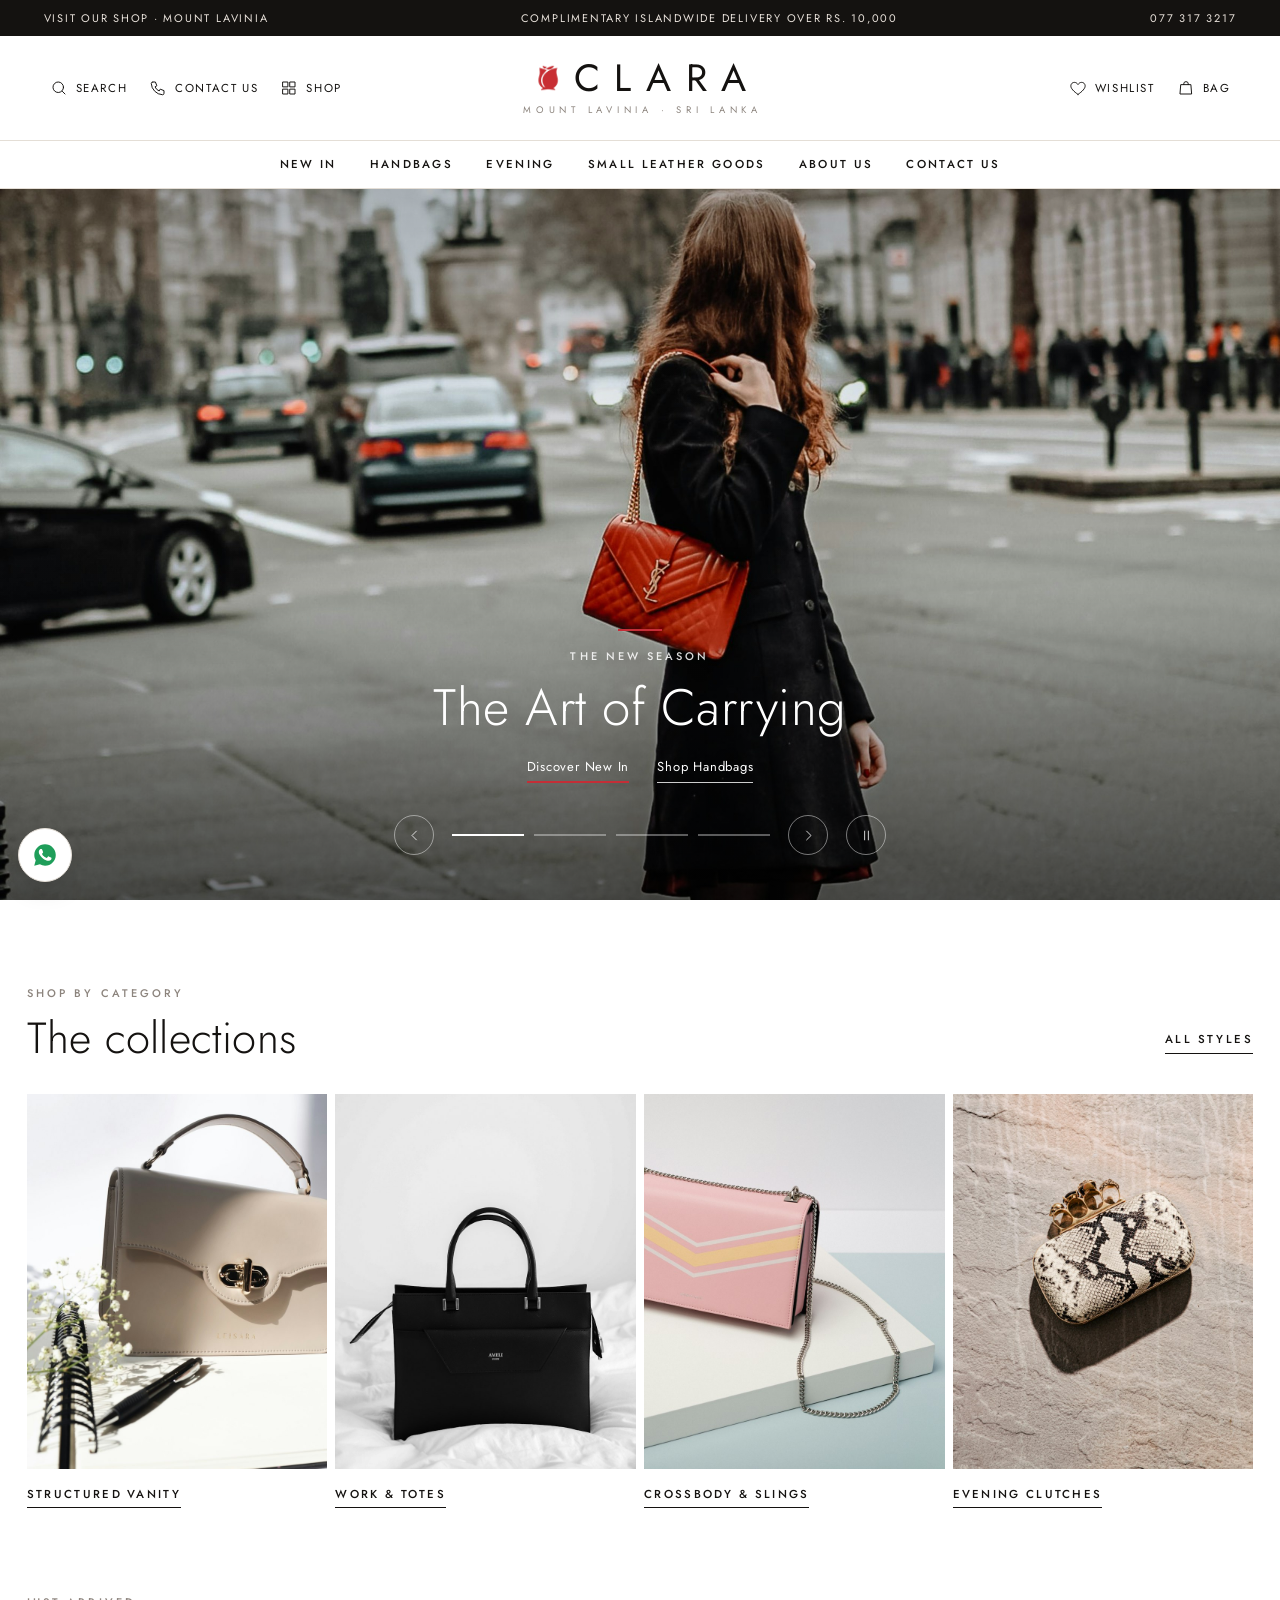
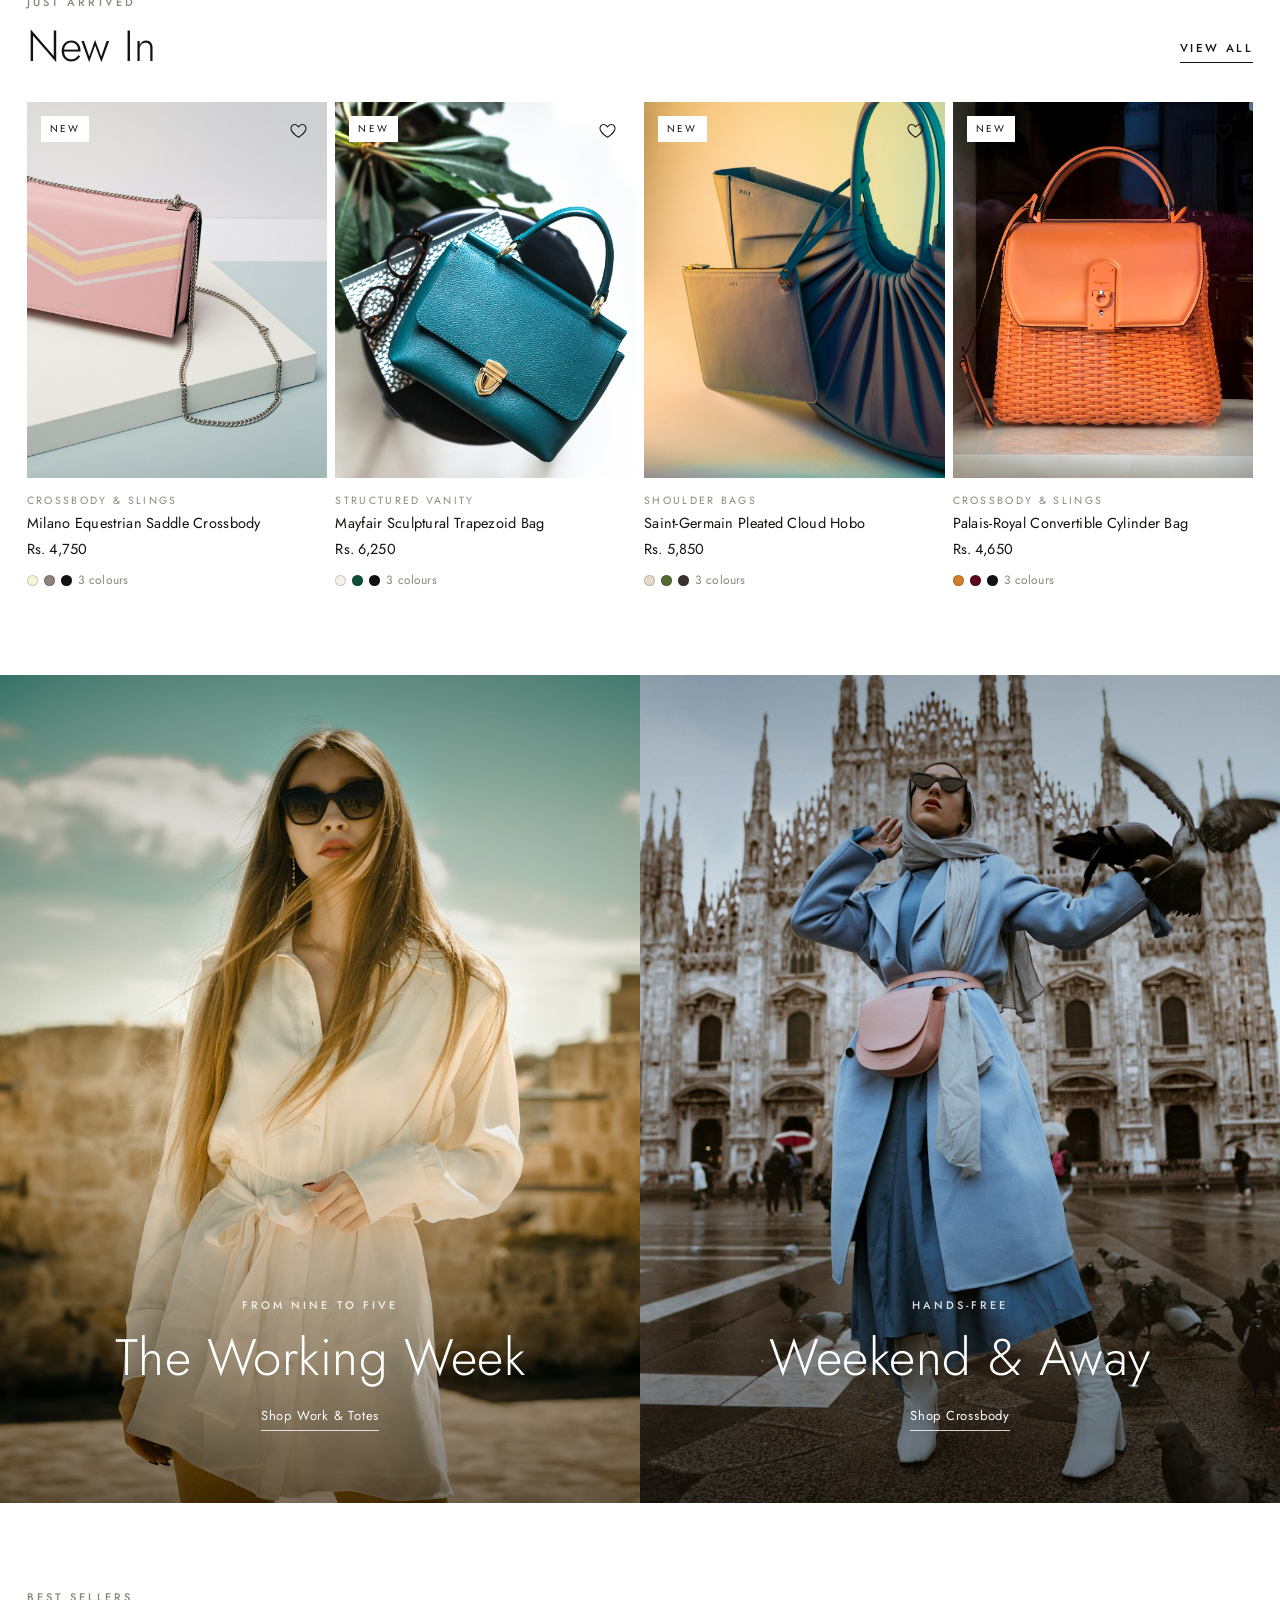
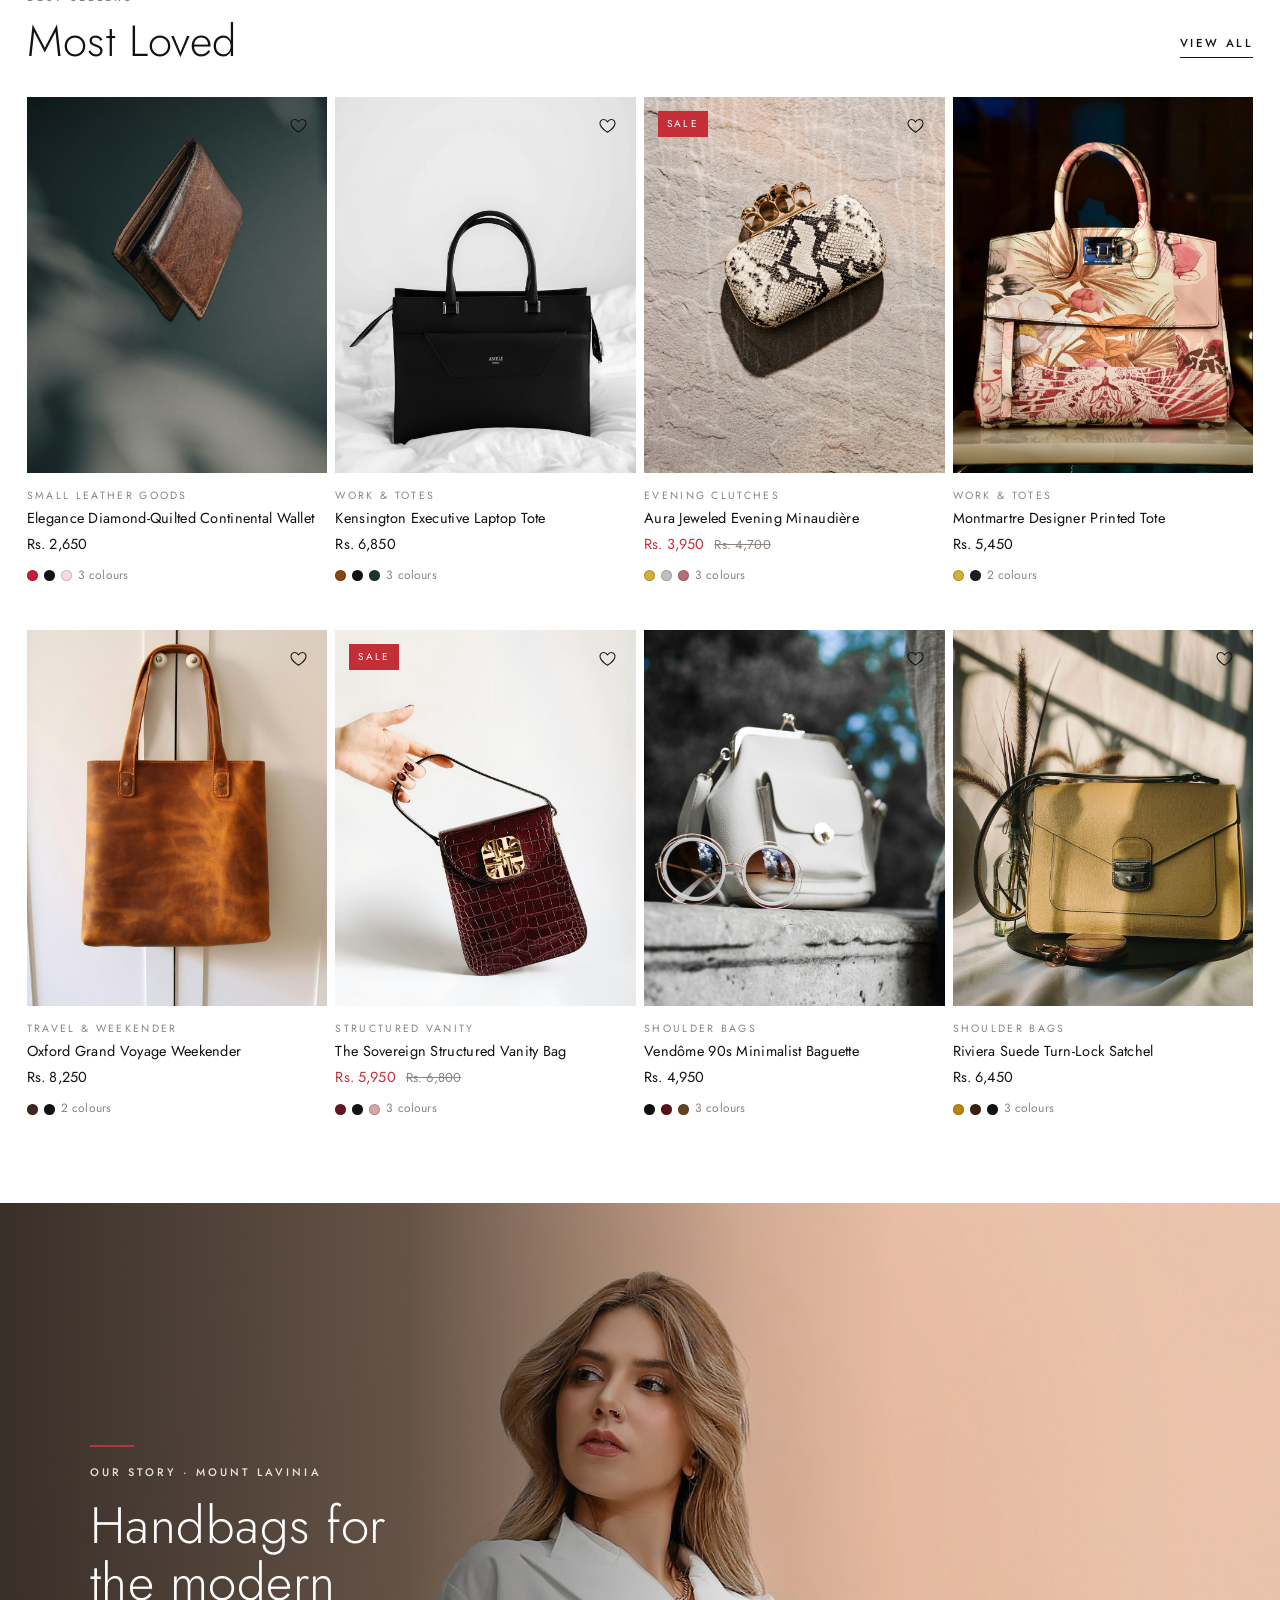
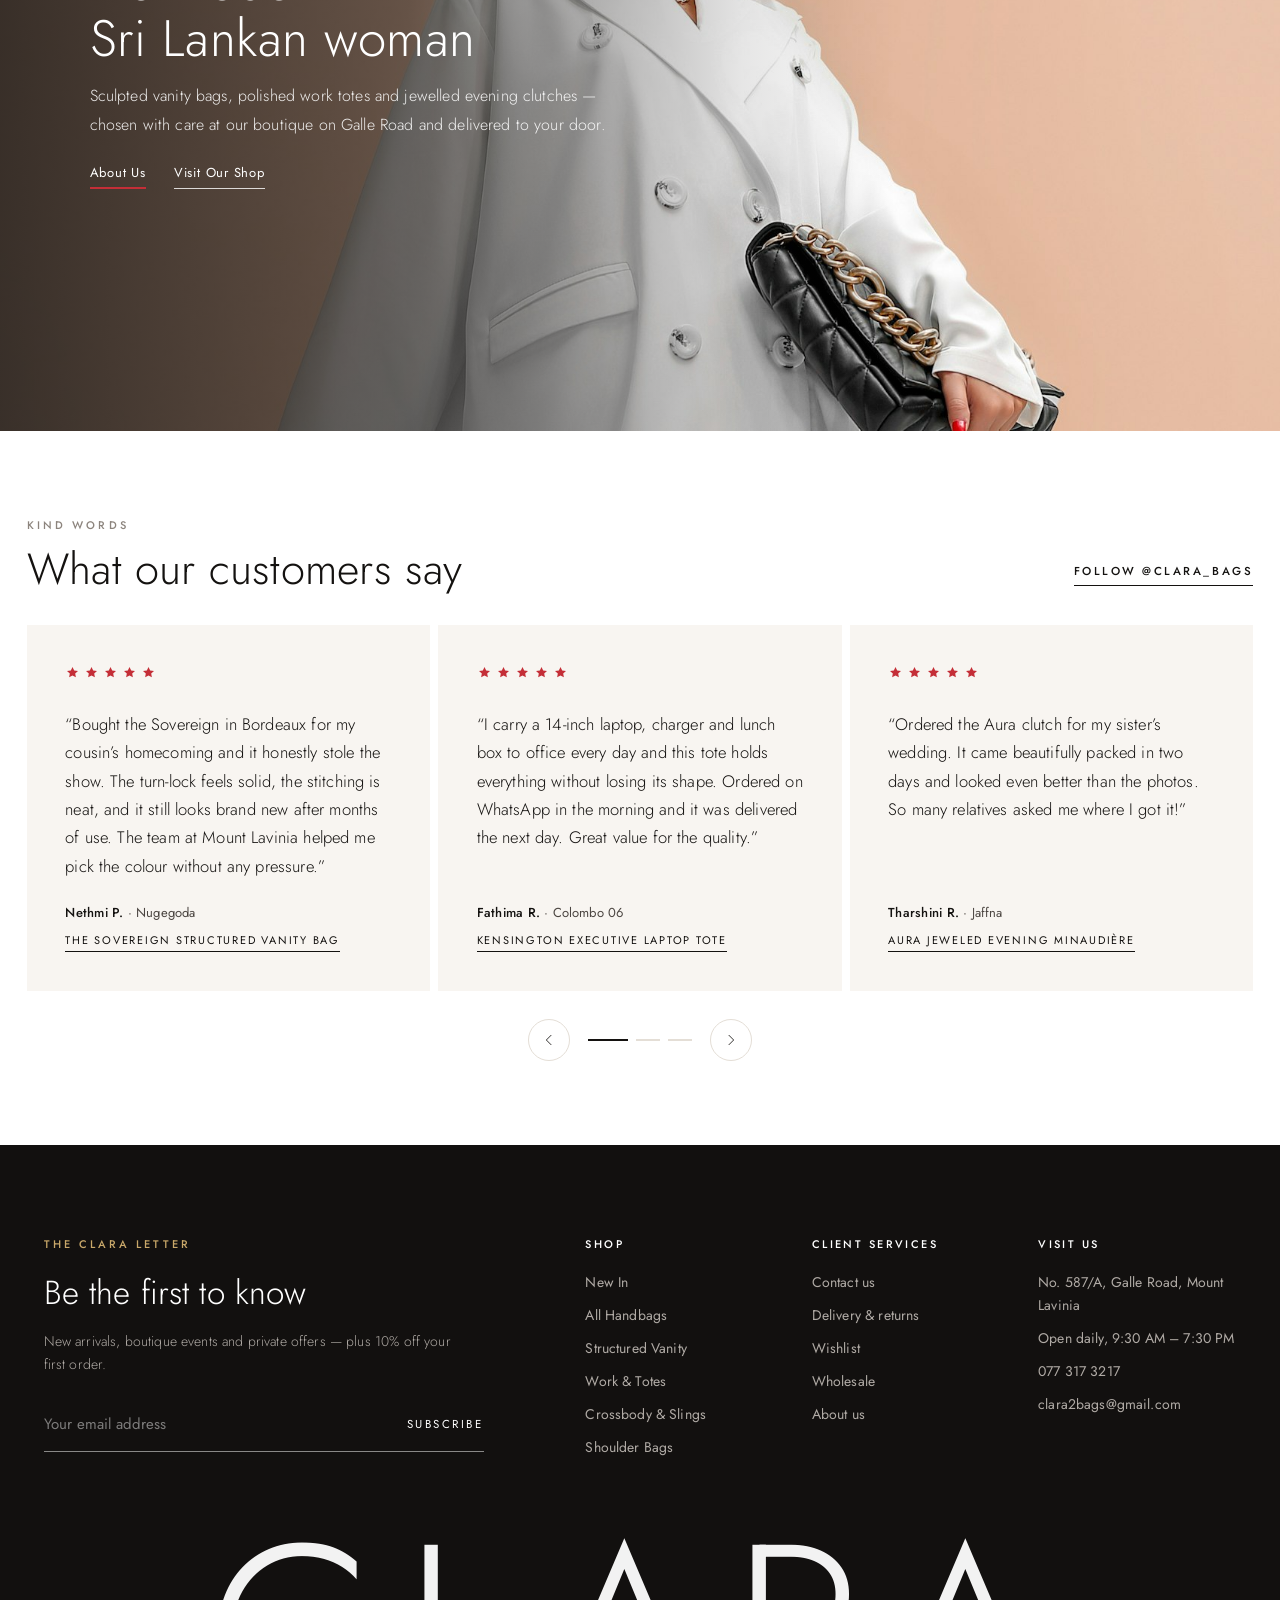
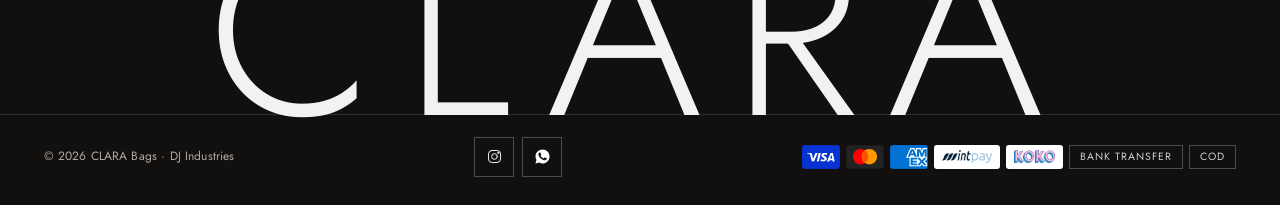
==== commit f38c29c7: "Shop page cleanup, Mintpay/KOKO instalments and payment logos - Shop: breadcrumb + heading block, sq" ====
--- a/index.html
+++ b/index.html
@@ -120,7 +120,7 @@
   <script>
     // Product rows: the four newest, then the four most-reviewed not already shown
     function fillRow(id, list) {
-      document.getElementById(id).innerHTML = list.map((p, i) => Clara.productCard(p, { index: i, reveal: false, badges: false })).join("");
+      document.getElementById(id).innerHTML = list.map((p, i) => Clara.productCard(p, { index: i, reveal: false, badges: false, bnpl: false })).join("");
     }
     document.addEventListener("DOMContentLoaded", () => {
       const newIn = [...CLARA_PRODUCTS].sort((a, b) => (b.isNew - a.isNew) || (b.isFeatured - a.isFeatured)).slice(0, 4);
--- a/css/main.css
+++ b/css/main.css
@@ -314,7 +314,7 @@
 .card:hover .card__media img.alt { opacity: 1; }
 .card:hover .card__media img { transform: scale(1.03); }
 .card__flag { position: absolute; top: 14px; left: 14px; z-index: 2; font-size: 10px; letter-spacing: .22em; text-transform: uppercase; background: #fff; padding: 5px 9px; pointer-events: none; }
-.card__flag.sale { background: var(--wine); color: #fff; }
+.card__flag.sale { background: var(--rose); color: #fff; }
 .heart { position: absolute; top: 10px; right: 10px; z-index: 3; width: 38px; height: 38px; display: grid; place-items: center; color: var(--ink); transition: color .2s, transform .3s var(--ease); }
 .heart:hover { color: var(--wine); transform: scale(1.1); }
 .heart .ic { width: 19px; height: 19px; }
@@ -331,7 +331,7 @@
 .card__name { font-size: 15px; font-weight: 400; letter-spacing: .02em; line-height: 1.4; }
 .card__name a:hover { text-decoration: underline; text-underline-offset: 4px; }
 .card__price { display: flex; gap: 10px; align-items: baseline; font-size: 14.5px; }
-.card__price .now { color: var(--wine); }
+.card__price .now { color: var(--rose); }
 .card__price s { color: var(--muted); font-size: 13px; }
 .card__colors { display: flex; align-items: center; gap: 6px; margin-top: 6px; font-size: 12px; color: var(--muted); }
 .card__colors i { width: 11px; height: 11px; border-radius: 50%; box-shadow: inset 0 0 0 1px rgba(0,0,0,.18); }
@@ -360,7 +360,17 @@
 /* ==========================================================================
    SHOP
    ========================================================================== */
-.shop { display: grid; grid-template-columns: 250px 1fr; gap: clamp(28px, 4vw, 56px); padding-top: 36px; padding-bottom: clamp(64px, 8vw, 120px); align-items: start; }
+.shop { display: grid; grid-template-columns: 250px 1fr; gap: clamp(28px, 4vw, 56px); padding: 28px var(--side) clamp(64px, 8vw, 120px); align-items: start; }
+.shop-head { padding: 22px var(--side) 0; }
+.shop-head .crumbs { margin-bottom: 18px; }
+.shop-head .shead { margin-bottom: 22px; }
+.shead__count { flex-shrink: 0; margin-bottom: 6px; font-size: 12px; letter-spacing: .16em; text-transform: uppercase; color: var(--ink-2); }
+.shop-tabs { justify-content: flex-start; gap: 8px; padding: 0 var(--side) 18px; border-bottom: 0; }
+.shop-tabs a { display: inline-flex; align-items: center; height: 36px; padding: 0 16px; border: 1px solid var(--line-dark); font-size: 11px; letter-spacing: .16em; color: var(--ink); transition: border-color .2s, background .2s, color .2s; }
+.shop-tabs a:hover { border-color: var(--ink); }
+.shop-tabs a.is-active { background: var(--ink); border-color: var(--ink); color: #fff; }
+.shop-tabs a.is-active::after { content: none; }
+#catalogGrid { gap: 8px; }
 .filters { position: sticky; top: calc(var(--top) + 16px); }
 .filters__head { display: none; }
 .fgroup { border-bottom: 1px solid var(--line); padding: 18px 0; }
@@ -407,10 +417,35 @@
 .pdp__info h1 { font-family: var(--serif); font-size: clamp(30px, 2.8vw, 40px); line-height: 1.1; }
 .pdp__meta { display: flex; justify-content: space-between; align-items: center; gap: 12px; }
 .pdp__price { display: flex; gap: 14px; align-items: baseline; font-size: 20px; }
-.pdp__price .now { color: var(--wine); }
+.pdp__price .now { color: var(--rose); }
 .pdp__price s { color: var(--muted); font-size: 15px; }
-.pdp__price .off { font-size: 11px; letter-spacing: .18em; text-transform: uppercase; color: var(--wine); }
+.pdp__price .off { font-size: 11px; letter-spacing: .18em; text-transform: uppercase; color: var(--rose); }
 .pdp__note { font-size: 13px; color: var(--muted); margin-top: -12px; }
+
+/* Buy now, pay later (Mintpay / KOKO) */
+.bnpl-logo { display: inline-block; width: auto; vertical-align: middle; transition: filter .2s, opacity .2s; }
+.card__bnpl { font-size: 12px; color: var(--muted); line-height: 1.6; }
+.bnpl-logos { display: inline-flex; gap: 4px; white-space: nowrap; vertical-align: middle; }
+.card__bnpl .bnpl-logo { height: 13px; filter: grayscale(1); opacity: .65; }
+.card__bnpl .bnpl-logo--mintpay { height: 11px; }
+.card:hover .card__bnpl .bnpl-logo { filter: none; opacity: 1; }
+.bnpl-box { display: grid; gap: 12px; padding: 16px 18px; border: 1px solid var(--line); font-size: 13.5px; }
+.bnpl-box b { font-weight: 500; }
+.bnpl-box ul { display: grid; gap: 8px; }
+.bnpl-box li { display: grid; grid-template-columns: 72px 1fr; align-items: center; gap: 12px; color: var(--ink-2); font-size: 13px; }
+.bnpl-box .bnpl-logo { height: 20px; width: auto; }
+.bnpl-box .bnpl-logo--mintpay { height: 17px; }
+.bnpl-how { justify-self: start; font-size: 11px; letter-spacing: .16em; text-transform: uppercase; text-decoration: underline; text-underline-offset: 4px; }
+.bnpl-how:hover { color: var(--rose); }
+.bnpl-dialog { width: min(440px, calc(100vw - 32px)); padding: 0; border: 0; color: var(--ink); }
+.bnpl-dialog__body { position: relative; padding: 36px 32px 32px; }
+.bnpl-dialog::backdrop { background: rgba(20,18,16,.5); }
+.bnpl-dialog__logos { display: flex; align-items: center; gap: 16px; }
+.bnpl-dialog__logos .bnpl-logo { height: 20px; width: auto; }
+.bnpl-dialog__logos .bnpl-logo--mintpay { height: 17px; }
+.bnpl-dialog h2 { margin: 10px 0 18px; font-weight: 300; font-size: 28px; line-height: 1.1; }
+.bnpl-dialog ol { display: grid; gap: 10px; padding-left: 20px; list-style: decimal; font-size: 14px; color: var(--ink-2); }
+.bnpl-dialog__close { position: absolute; top: 8px; right: 8px; }
 .pdp__rating { display: flex; align-items: center; gap: 10px; font-size: 13px; color: var(--ink-2); }
 .stars { display: inline-flex; gap: 2px; color: var(--ink); }
 .stars .ic { width: 12px; height: 12px; fill: currentColor; stroke: none; }
@@ -590,8 +625,11 @@
 .socials a:hover { background: var(--ink); color: #fff; border-color: var(--ink); }
 .socials .ic { width: 17px; height: 17px; }
 .footer-legal { border-top: 1px solid var(--line); display: flex; justify-content: space-between; align-items: center; gap: 16px; padding-top: 22px; padding-bottom: 28px; font-size: 12px; letter-spacing: .06em; flex-wrap: wrap; }
-.pay { display: flex; gap: 6px; flex-wrap: wrap; }
-.pay span { height: 26px; padding: 0 10px; border: 1px solid var(--line-dark); background: #fff; display: inline-flex; align-items: center; font-size: 10.5px; letter-spacing: .1em; text-transform: uppercase; }
+.pay { display: flex; align-items: center; gap: 6px; flex-wrap: wrap; }
+.pay img { height: 24px; width: auto; display: block; }
+.pay__logo { height: 24px; box-sizing: border-box; padding: 0 8px; border: 0; border-radius: 3px; background: #fff; display: inline-flex; align-items: center; justify-content: center; }
+.pay__logo img { height: 13px; }
+.pay span:not(.pay__logo) { height: 24px; padding: 0 10px; border: 1px solid var(--line-dark); background: #fff; display: inline-flex; align-items: center; font-size: 10.5px; letter-spacing: .1em; text-transform: uppercase; }
 
 .wa-float { position: fixed; left: 18px; bottom: 18px; z-index: 55; width: 54px; height: 54px; border-radius: 50%; display: grid; place-items: center; background: #fff; color: #1F9E5A; border: 1px solid var(--line); box-shadow: 0 12px 30px -14px rgba(0,0,0,.45); transition: transform .3s var(--ease); }
 .wa-float:hover { transform: translateY(-3px); }
@@ -706,7 +744,7 @@
   .pillars { grid-template-columns: 1fr; }
   .contact-split { grid-template-columns: 1fr; }
 
-  .shop { grid-template-columns: 1fr; padding-top: 20px; }
+  .shop { grid-template-columns: 1fr; padding-top: 0; }
   .filter-toggle { display: inline-flex; align-items: center; gap: 8px; font-size: 12px; letter-spacing: .16em; text-transform: uppercase; }
   .filter-toggle .ic { width: 16px; height: 16px; }
   .filters { position: fixed; top: 0; bottom: 0; left: 0; z-index: 92; width: min(380px, 88vw); background: #fff; padding: 0 20px 24px; overflow-y: auto; transform: translateX(-100%); transition: transform .4s var(--ease); }
@@ -951,7 +989,7 @@
   .filters .clear-filters { display: none; }
   .filters__foot { display: grid; grid-template-columns: 1fr 1.6fr; gap: 8px; position: fixed; left: 0; right: 0; bottom: 0; padding: 12px var(--gutter) calc(12px + env(safe-area-inset-bottom)); background: #fff; border-top: 1px solid var(--line); transform: translateX(-100%); transition: transform .4s var(--ease); z-index: 93; }
   .filters.is-open + .filters__foot, .filters__foot.is-open { transform: none; }
-  .toolbar { position: sticky; top: var(--top); z-index: 30; background: #fff; margin-left: calc(-1 * var(--gutter)); margin-right: calc(-1 * var(--gutter)); padding: 10px var(--gutter); border-top: 1px solid var(--line); }
+  .toolbar { position: sticky; top: var(--top); z-index: 30; background: #fff; margin-left: calc(-1 * var(--side)); margin-right: calc(-1 * var(--side)); padding: 8px var(--side); border-top: 1px solid var(--line); }
   .filter-toggle { height: 40px; }
 }
 
@@ -965,6 +1003,7 @@
   .panel__links a, .panel__links span { font-size: 14px; padding: 8px 0 4px; }
   .card__body { padding-top: 10px; }
   .card__colors span { display: none; }
+  #catalogGrid { gap: 8px; padding-bottom: 72px; }
 }
 @media (max-width: 980px) {
   .toolbar { flex-wrap: nowrap; gap: 12px; }
@@ -1020,7 +1059,8 @@
 .ft2 .socials { margin-top: 0; }
 .ft2 .socials a { border-color: rgba(255,255,255,.25); color: #fff; }
 .ft2 .socials a:hover { background: #fff; color: #111; }
-.ft2 .pay span { background: transparent; border-color: rgba(255,255,255,.25); color: rgba(255,255,255,.8); }
+.ft2 .pay span:not(.pay__logo) { background: transparent; border-color: rgba(255,255,255,.25); color: rgba(255,255,255,.8); }
+.ft2 .pay__logo { background: #fff; }
 
 @media (max-width: 980px) {
   :root { --header-h: 96px; --header-c: 61px; }
@@ -1126,7 +1166,7 @@
 .hsec + .hsec { padding-top: 0; }
 
 .shead { display: flex; justify-content: space-between; align-items: flex-end; gap: 16px 32px; margin-bottom: clamp(22px, 2.6vw, 36px); }
-.shead h2 { margin-top: 12px; font-weight: 300; font-size: clamp(30px, 3.4vw, 50px); line-height: 1.05; letter-spacing: .005em; text-wrap: balance; }
+.shead h1, .shead h2 { margin-top: 12px; font-weight: 300; font-size: clamp(30px, 3.4vw, 50px); line-height: 1.05; letter-spacing: .005em; text-wrap: balance; }
 .shead > .link { flex-shrink: 0; margin-bottom: 6px; }
 
 /* Tile row: 4-up grid, swipeable row on phones (categories, products, services) */
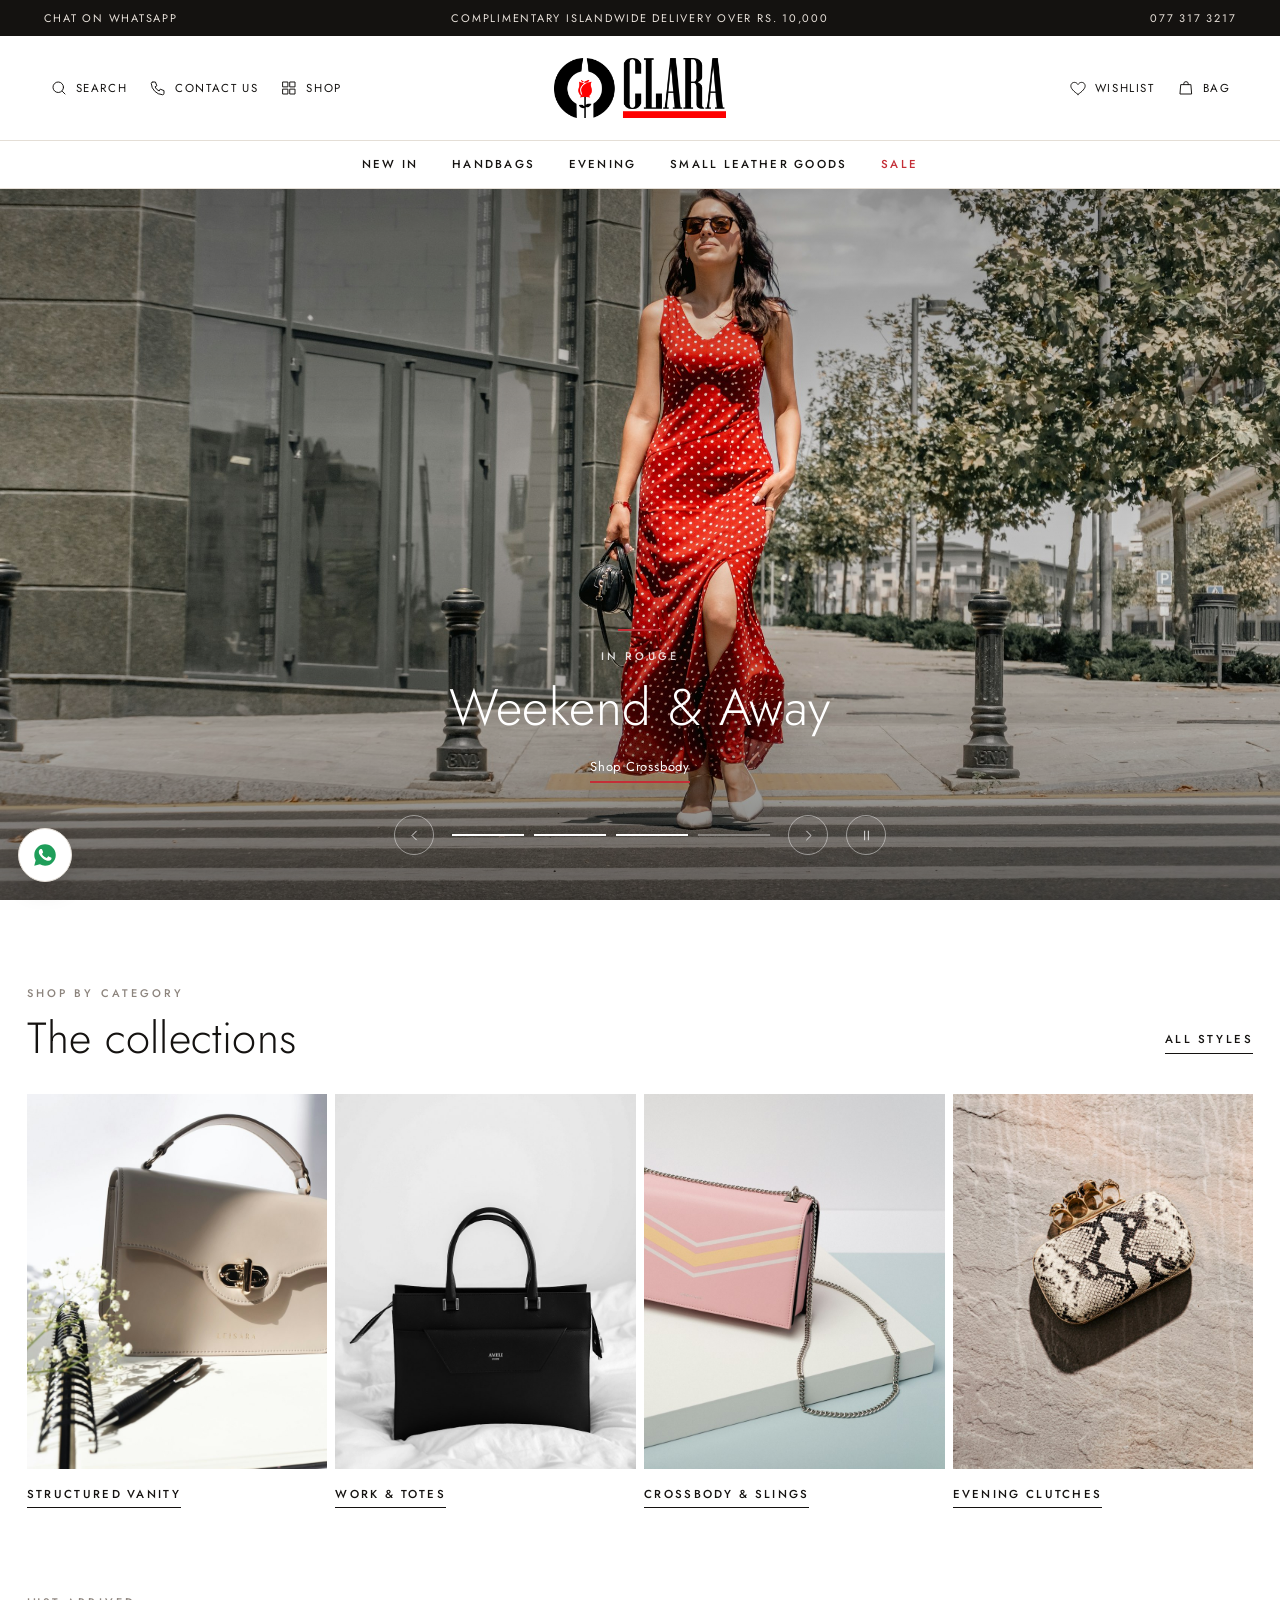
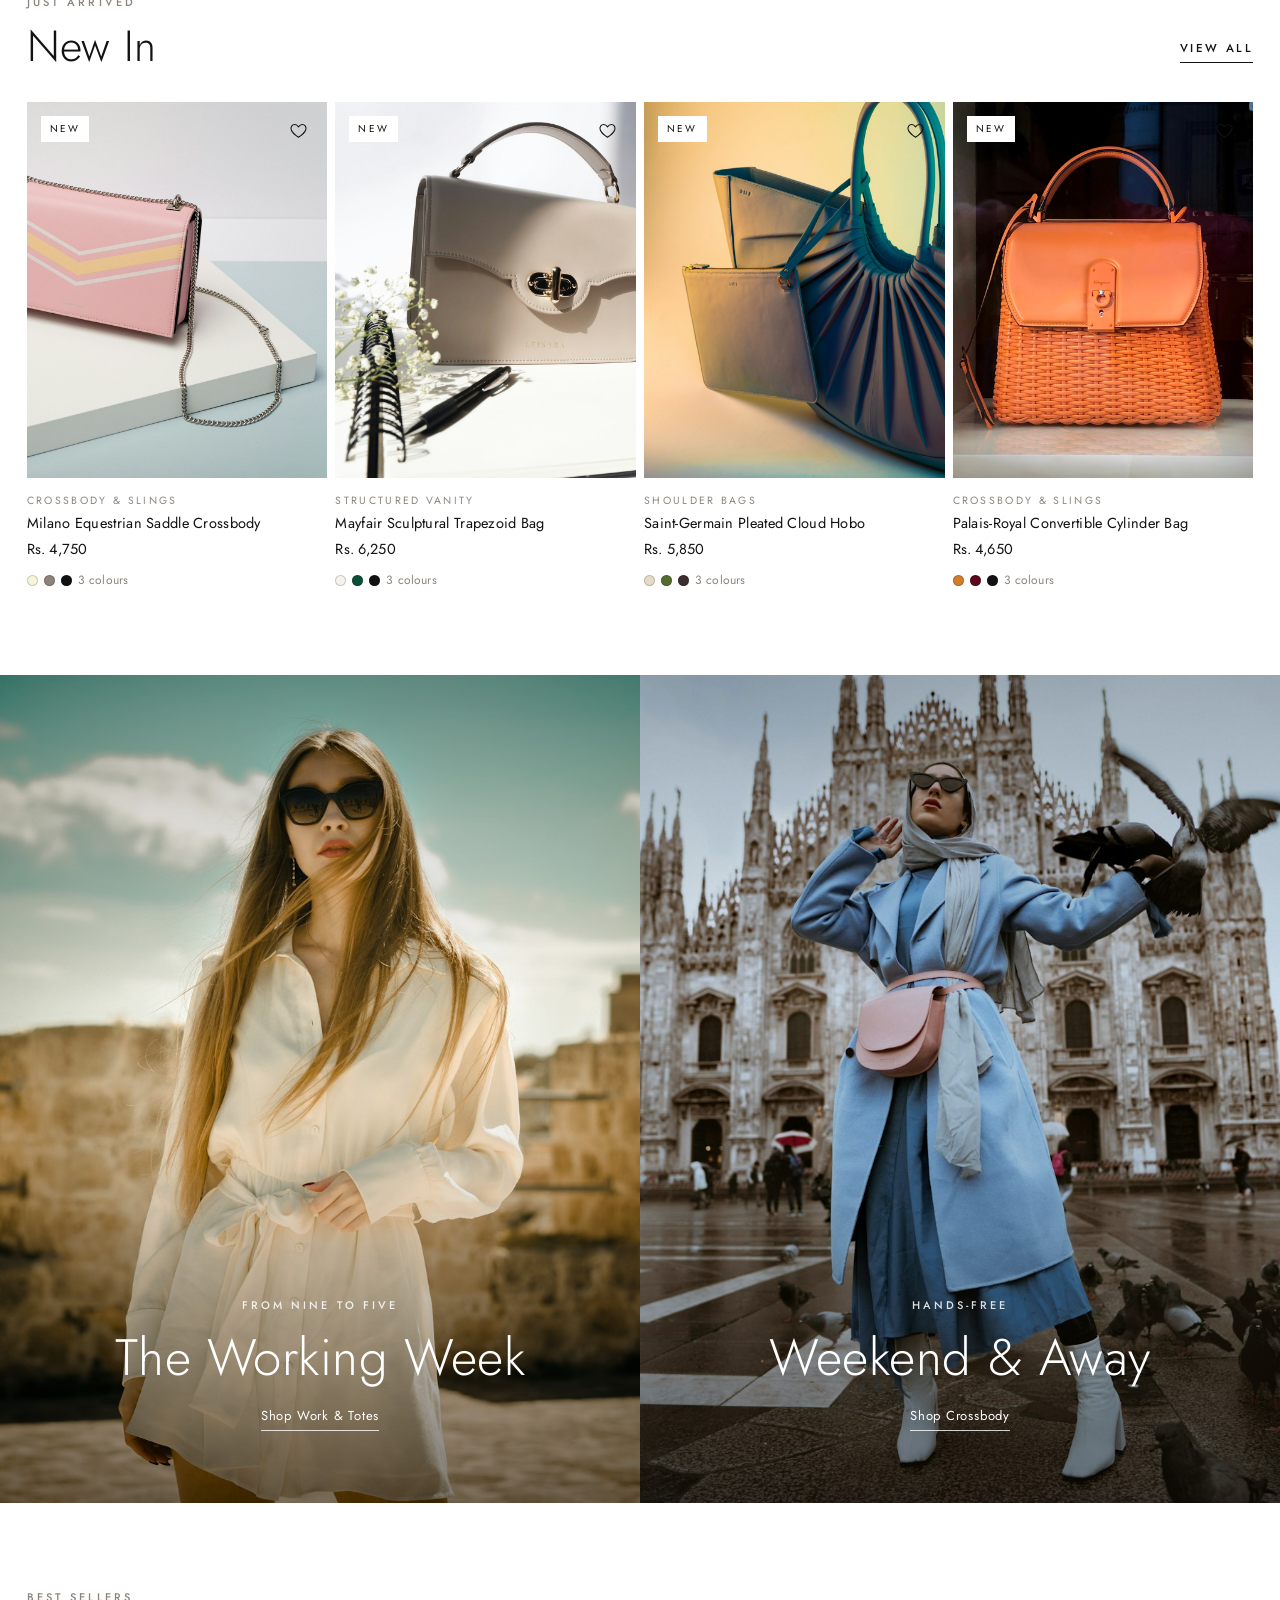
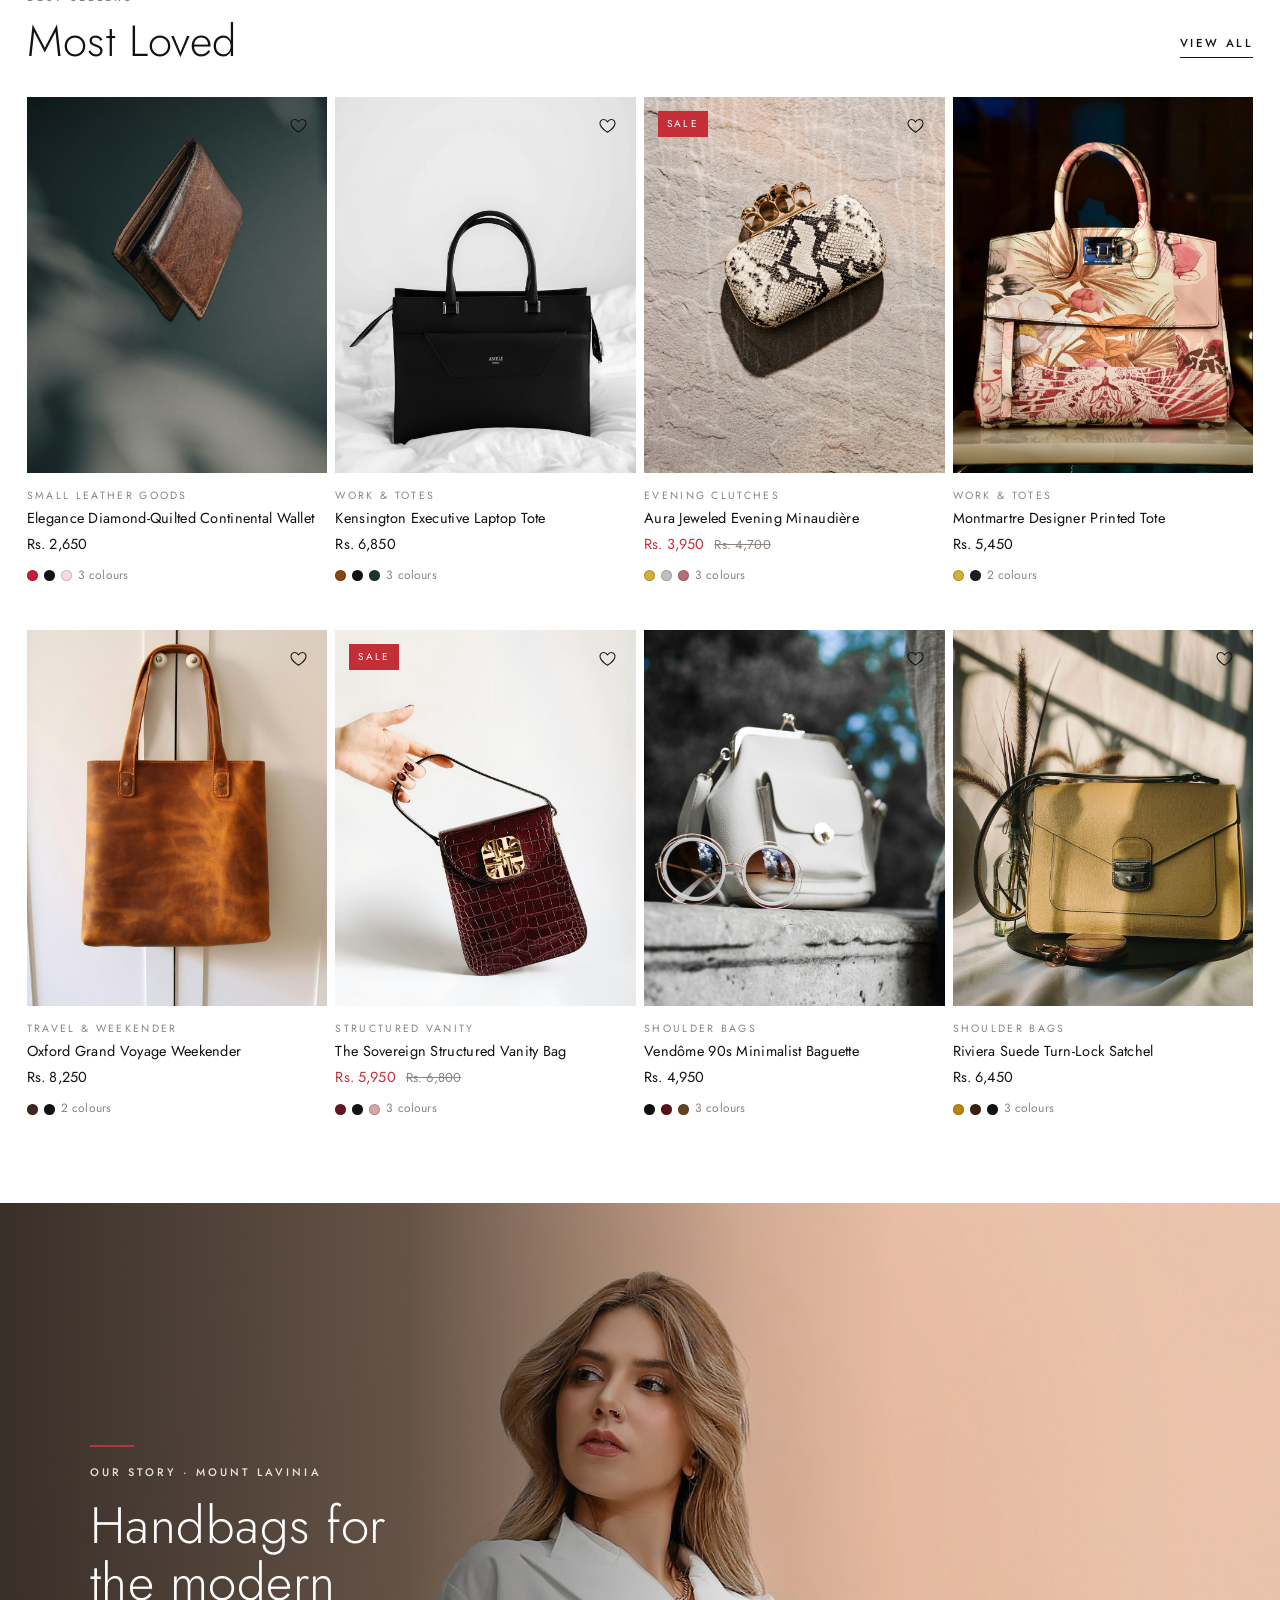
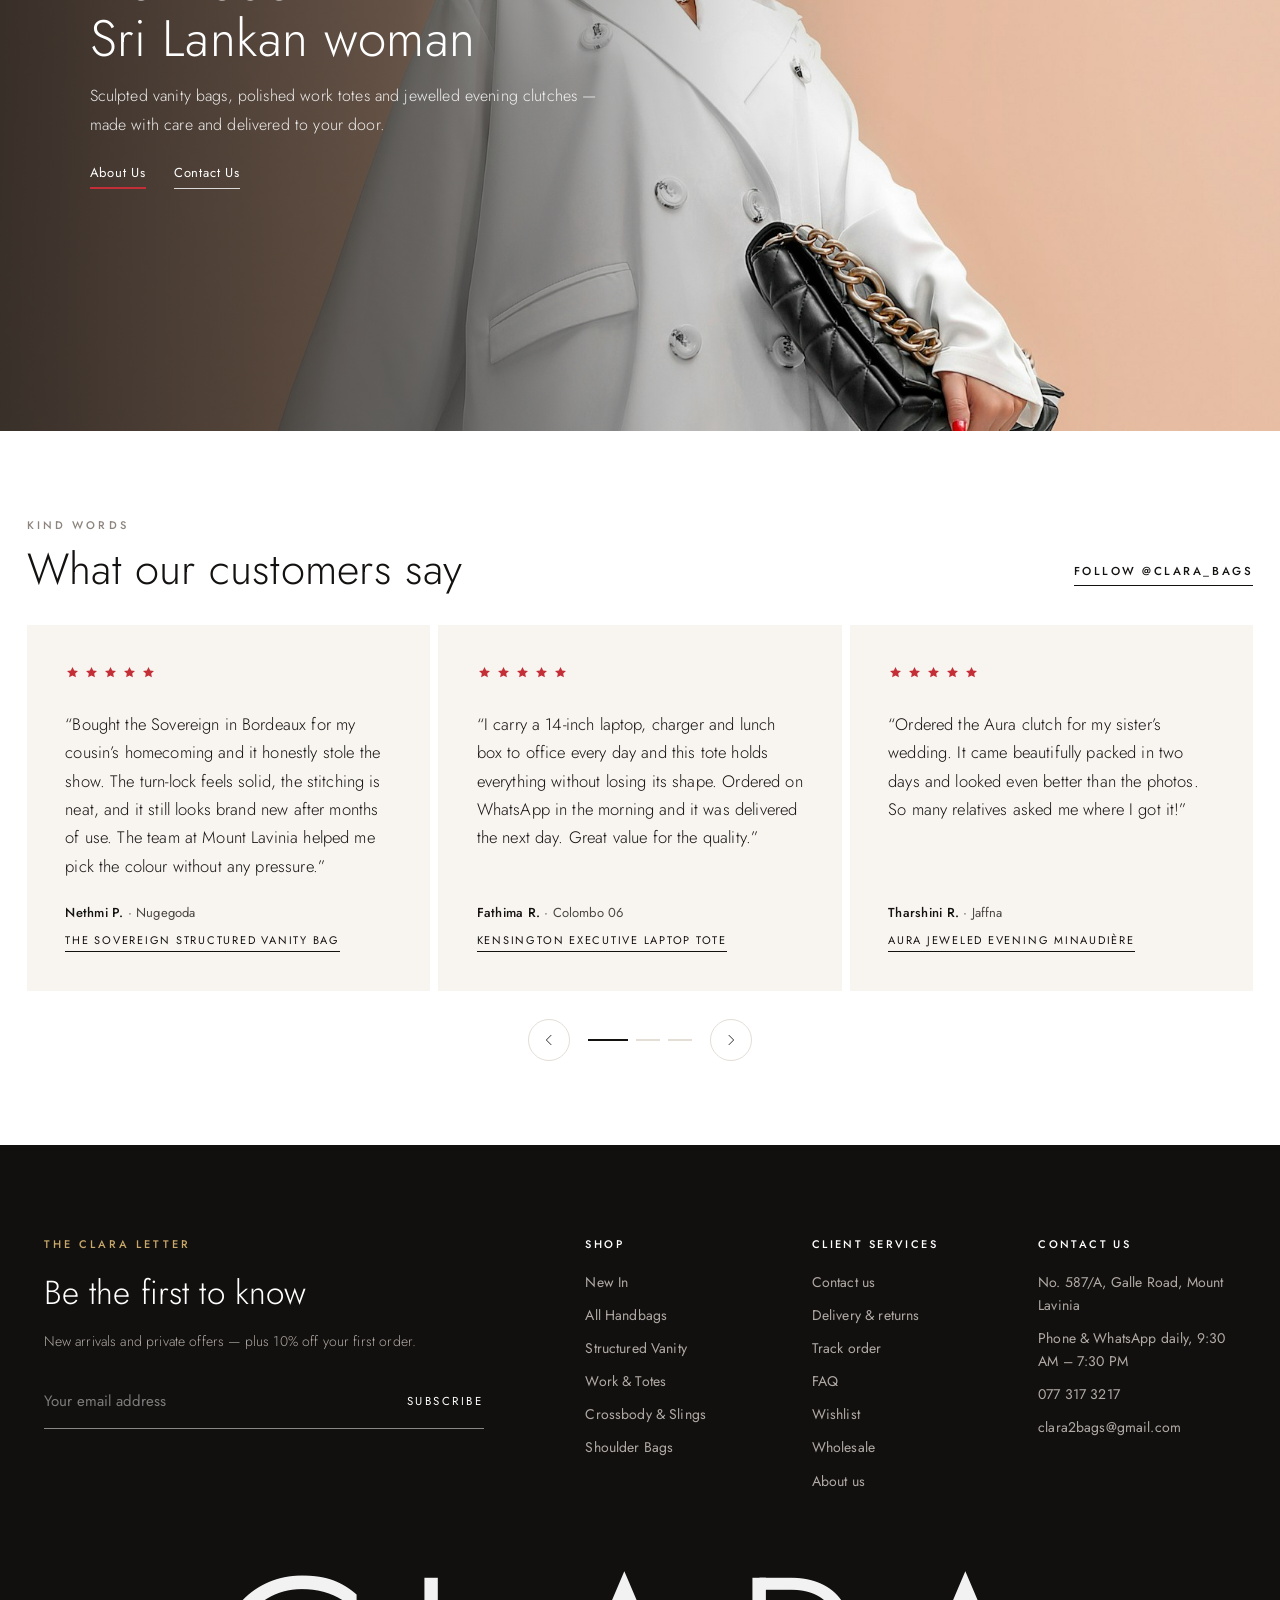
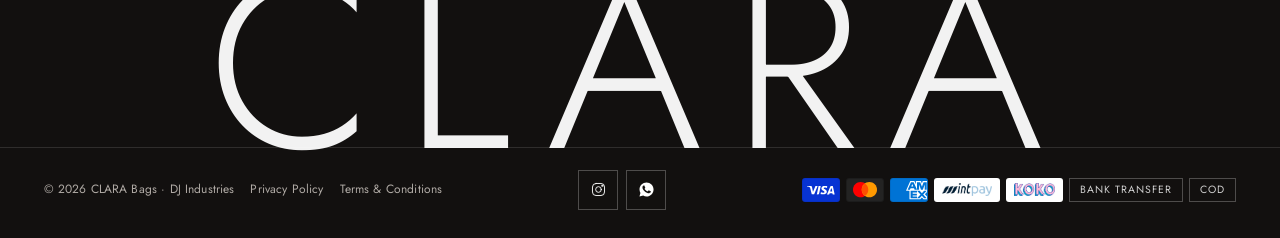
==== commit 51bfd899: "Rewrite the CLARA Promise from the vision and mission, remove shop visit, pickup and pay-at-shop wor" ====
--- a/index.html
+++ b/index.html
@@ -4,10 +4,10 @@
   <meta charset="UTF-8">
   <meta name="viewport" content="width=device-width, initial-scale=1.0">
   <title>CLARA | Luxury Handbags · Mount Lavinia, Sri Lanka</title>
-  <meta name="description" content="CLARA — luxury handbags for the modern Sri Lankan woman. Structured vanity bags, work totes, crossbody bags and evening clutches. Boutique at 587/A Galle Road, Mount Lavinia, with islandwide delivery.">
+  <meta name="description" content="CLARA — luxury handbags for the modern Sri Lankan woman. Structured vanity bags, work totes, crossbody bags and evening clutches. Based in Mount Lavinia, with islandwide delivery.">
   <meta name="theme-color" content="#FFFFFF">
   <meta property="og:title" content="CLARA — The Art of Carrying">
-  <meta property="og:description" content="Luxury handbags from our Mount Lavinia boutique, delivered islandwide.">
+  <meta property="og:description" content="Luxury handbags from Mount Lavinia, delivered islandwide.">
   <meta property="og:image" content="assets/img/wide-shopping.jpg">
   <link rel="icon" type="image/png" href="assets/favicon.png">
   <link rel="preconnect" href="https://fonts.googleapis.com">
@@ -93,8 +93,8 @@
       <div class="panel__cap">
         <span class="kicker reveal">Our Story · Mount Lavinia</span>
         <h2 id="storyTitle" class="reveal d1">Handbags for the modern Sri&nbsp;Lankan woman</h2>
-        <p class="reveal d2">Sculpted vanity bags, polished work totes and jewelled evening clutches — chosen with care at our boutique on Galle Road and delivered to your door.</p>
-        <div class="panel__links reveal d3"><a href="about.html">About Us</a><a href="contact.html">Visit Our Shop</a></div>
+        <p class="reveal d2">Sculpted vanity bags, polished work totes and jewelled evening clutches — made with care and delivered to your door.</p>
+        <div class="panel__links reveal d3"><a href="about.html">About Us</a><a href="contact.html">Contact Us</a></div>
       </div>
     </section>
 
--- a/css/main.css
+++ b/css/main.css
@@ -161,7 +161,7 @@
   transform: scaleX(0); transition: transform .35s var(--ease);
 }
 .primary-nav > li:hover > a::after, .primary-nav > li > a.is-active::after, .primary-nav > li:focus-within > a::after { transform: scaleX(1); }
-.primary-nav .is-sale { color: var(--wine); }
+.primary-nav .is-sale, .menu__list .is-sale { color: var(--rose); }
 
 .mega { position: absolute; left: 0; right: 0; top: 100%; background: #fff; border-top: 1px solid var(--line); border-bottom: 1px solid var(--line); opacity: 0; visibility: hidden; transition: opacity .25s, visibility .25s; }
 .primary-nav > li:hover .mega, .primary-nav > li:focus-within .mega { opacity: 1; visibility: visible; }
@@ -414,6 +414,7 @@
    ========================================================================== */
 .pdp { display: grid; grid-template-columns: 1.35fr 1fr; gap: clamp(32px, 5vw, 80px); align-items: start; padding-top: 20px; }
 .pdp__info { position: sticky; top: calc(var(--top) + 24px); display: grid; gap: 22px; }
+.pdp__colour-m { margin-top: 18px; }
 .pdp__info h1 { font-family: var(--serif); font-size: clamp(30px, 2.8vw, 40px); line-height: 1.1; }
 .pdp__meta { display: flex; justify-content: space-between; align-items: center; gap: 12px; }
 .pdp__price { display: flex; gap: 14px; align-items: baseline; font-size: 20px; }
@@ -633,7 +634,7 @@
 
 .wa-float { position: fixed; left: 18px; bottom: 18px; z-index: 55; width: 54px; height: 54px; border-radius: 50%; display: grid; place-items: center; background: #fff; color: #1F9E5A; border: 1px solid var(--line); box-shadow: 0 12px 30px -14px rgba(0,0,0,.45); transition: transform .3s var(--ease); }
 .wa-float:hover { transform: translateY(-3px); }
-.to-top { position: fixed; right: 18px; bottom: calc(18px + env(safe-area-inset-bottom)); z-index: 55; width: 48px; height: 48px; display: grid; place-items: center; background: var(--ink); color: #fff; border: 1px solid var(--ink); box-shadow: 0 12px 30px -14px rgba(0,0,0,.45); opacity: 0; visibility: hidden; transform: translateY(12px); transition: opacity .3s, visibility 0s .3s, transform .3s var(--ease), background .2s, border-color .2s; }
+.to-top { position: fixed; right: 18px; bottom: calc(18px + env(safe-area-inset-bottom)); z-index: 55; width: 48px; height: 48px; display: grid; place-items: center; background: var(--ink); color: #fff; border: 1px solid rgba(255,255,255,.4); box-shadow: 0 12px 30px -14px rgba(0,0,0,.45); opacity: 0; visibility: hidden; transform: translateY(12px); transition: opacity .3s, visibility 0s .3s, transform .3s var(--ease), background .2s, border-color .2s; }
 .to-top.is-visible { opacity: 1; visibility: visible; transform: none; transition: opacity .3s, visibility 0s, transform .3s var(--ease), background .2s, border-color .2s; }
 .to-top:hover { background: var(--rose); border-color: var(--rose); }
 .to-top .ic { width: 20px; height: 20px; }
@@ -1018,7 +1019,8 @@
    ========================================================================== */
 .hv2 { background: #fff; color: var(--ink); }
 .hv2__top { background: var(--ink); color: #E9E2DB; font-size: 11px; letter-spacing: .16em; text-transform: uppercase; }
-.hv2__topin { display: flex; justify-content: space-between; align-items: center; height: 36px; gap: 16px; }
+.hv2__topin { display: grid; grid-template-columns: 1fr minmax(0, 2fr) 1fr; align-items: center; height: 36px; gap: 16px; }
+.hv2__topin > a:last-child { justify-self: end; }
 .hv2__topin a:hover { color: #fff; text-decoration: underline; text-underline-offset: 3px; }
 .hv2__msgs { position: relative; flex: 1; height: 36px; overflow: hidden; }
 .hv2__msgs span { position: absolute; inset: 0; display: flex; align-items: center; justify-content: center; opacity: 0; transform: translateY(8px); transition: opacity .6s, transform .6s; white-space: nowrap; }
@@ -1031,7 +1033,6 @@
 .hv2__row { display: inline-flex; align-items: center; gap: 12px; }
 .hv2__row img { width: 28px; height: 28px; }
 .hv2__row span { font-size: 38px; font-weight: 400; letter-spacing: .38em; margin-right: -.38em; line-height: 1; }
-.hv2__tag { font-size: 9.5px; letter-spacing: .5em; margin-right: -.5em; text-transform: uppercase; color: var(--muted); }
 .hv2 .hbtn .lbl { font-size: 11.5px; letter-spacing: .14em; text-transform: uppercase; }
 .hv2__nav { border-top: 1px solid var(--line); }
 .hv2__nav .primary-nav > li > a { height: 47px; }
@@ -1066,9 +1067,10 @@
   :root { --header-h: 96px; --header-c: 61px; }
   .hv2__main { height: 60px; }
   .hv2__m { display: inline-flex; }
-  .hv2__nav, .hv2__tag, .hv2 .hbtn .lbl { display: none; }
+  .hv2__nav, .hv2 .hbtn .lbl { display: none; }
   .hv2__row span { font-size: 24px; letter-spacing: .36em; margin-right: -.36em; }
   .hv2__row img { width: 22px; height: 22px; }
+  .hv2__topin { grid-template-columns: 1fr; }
   .hv2__msgs span { justify-content: center; font-size: 10px; letter-spacing: .1em; }
   .ft2__top { grid-template-columns: 1fr; }
   .ft2__cols { grid-template-columns: 1fr 1fr; }
@@ -1254,7 +1256,6 @@
 .hv2__logo { transition: gap .4s var(--ease); }
 .hv2__row span { transition: font-size .4s var(--ease); }
 .hv2__row img { transition: width .4s var(--ease), height .4s var(--ease); }
-.hv2__tag { max-height: 14px; overflow: hidden; transition: opacity .3s, max-height .4s var(--ease); }
 .hv2__nav { height: 48px; overflow: hidden; transition: height .4s var(--ease), opacity .3s, visibility 0s, border-color .3s; }
 .site-header.hv2 { transition: box-shadow .3s; }
 
@@ -1264,7 +1265,6 @@
 .hv2.is-compact .hv2__logo { gap: 0; }
 .hv2.is-compact .hv2__row span { font-size: 26px; }
 .hv2.is-compact .hv2__row img { width: 22px; height: 22px; }
-.hv2.is-compact .hv2__tag { opacity: 0; max-height: 0; }
 .hv2.is-compact .hv2__nav { height: 0; opacity: 0; visibility: hidden; border-top-color: transparent; transition: height .4s var(--ease), opacity .2s, visibility 0s .4s, border-color .3s; }
 /* Icons only: menu + search on the left, wishlist + bag on the right */
 .hv2.is-compact .hv2__m { display: inline-flex; }
@@ -1280,3 +1280,55 @@
 }
 /* Sticky panels follow the header height */
 .filters, .pdp__info, .summary, .g2, .toolbar { transition: top .4s var(--ease); }
+
+/* Delivery, policy, FAQ, track order and 404 pages */
+.doc { font-size: 15px; line-height: 1.8; font-weight: 300; color: var(--ink-2); }
+.doc > * + * { margin-top: 14px; }
+.doc h2 { margin-top: 40px; font-size: 22px; font-weight: 400; line-height: 1.3; color: var(--ink); }
+.doc b { font-weight: 500; color: var(--ink); }
+.doc a:not(.btn) { color: var(--ink); text-decoration: underline; text-underline-offset: 3px; }
+.doc ul, .doc ol { padding-left: 20px; display: grid; gap: 6px; }
+.doc ul { list-style: disc; }
+.doc ol { list-style: decimal; }
+.doc__date { font-size: 12px; letter-spacing: .16em; text-transform: uppercase; color: var(--muted); }
+.doc__table table { width: 100%; border-collapse: collapse; }
+.doc__table th, .doc__table td { padding: 14px 12px 14px 0; text-align: left; vertical-align: top; border-bottom: 1px solid var(--line); }
+.doc__table th { font-size: 11px; font-weight: 500; letter-spacing: .18em; text-transform: uppercase; color: var(--ink); }
+.doc__cta { display: flex; flex-wrap: wrap; gap: 12px; margin-top: 36px; }
+.doc .acc > button { gap: 16px; text-align: left; }
+.doc .accs { margin-top: 14px; }
+.track { max-width: 640px; }
+.notfound { display: grid; justify-items: center; gap: 16px; text-align: center; }
+.notfound p { max-width: 460px; color: var(--ink-2); font-weight: 300; }
+.notfound .doc__cta { justify-content: center; margin-top: 12px; }
+.notfound .btn { min-width: 240px; }
+.ft2__legal-links { display: inline-flex; flex-wrap: wrap; gap: 4px 16px; margin-left: 16px; }
+.ft2__legal-links a:hover { color: #fff; }
+@media (max-width: 720px) {
+  .omt { grid-template-columns: 1fr 1fr; }
+  .ft2__legal-links { display: flex; margin: 8px 0 0; }
+}
+
+/* Official logo */
+.hv2__img, .logo__img, .wordmark__img { display: block; width: auto; max-width: none; }
+.hv2__img { height: 60px; transition: height .4s var(--ease); }
+.logo__img { height: 56px; }
+.wordmark { letter-spacing: 0; margin-right: 0; }
+.wordmark__img { height: 44px; }
+.hv2.is-compact .hv2__img { height: 42px; }
+@media (max-width: 980px) {
+  .hv2__img, .hv2.is-compact .hv2__img { height: 40px; }
+  .wordmark__img { height: 36px; }
+}
+
+/* About: vision and mission */
+.vm-wrap { border-top: 1px solid var(--line); border-bottom: 1px solid var(--line); }
+.vm { display: grid; grid-template-columns: 1fr 1fr; }
+.vm__item { display: grid; gap: 16px; align-content: start; padding: 8px clamp(24px, 4vw, 64px); text-align: center; justify-items: center; }
+.vm__item + .vm__item { border-left: 1px solid var(--line); }
+.vm__item p { font-weight: 300; font-size: clamp(19px, 1.8vw, 24px); line-height: 1.5; max-width: 460px; color: var(--ink); }
+@media (max-width: 720px) {
+  .vm { grid-template-columns: 1fr; }
+  .vm__item { padding: 8px 0; }
+  .vm__item + .vm__item { border-left: 0; border-top: 1px solid var(--line); margin-top: 32px; padding-top: 40px; }
+}
